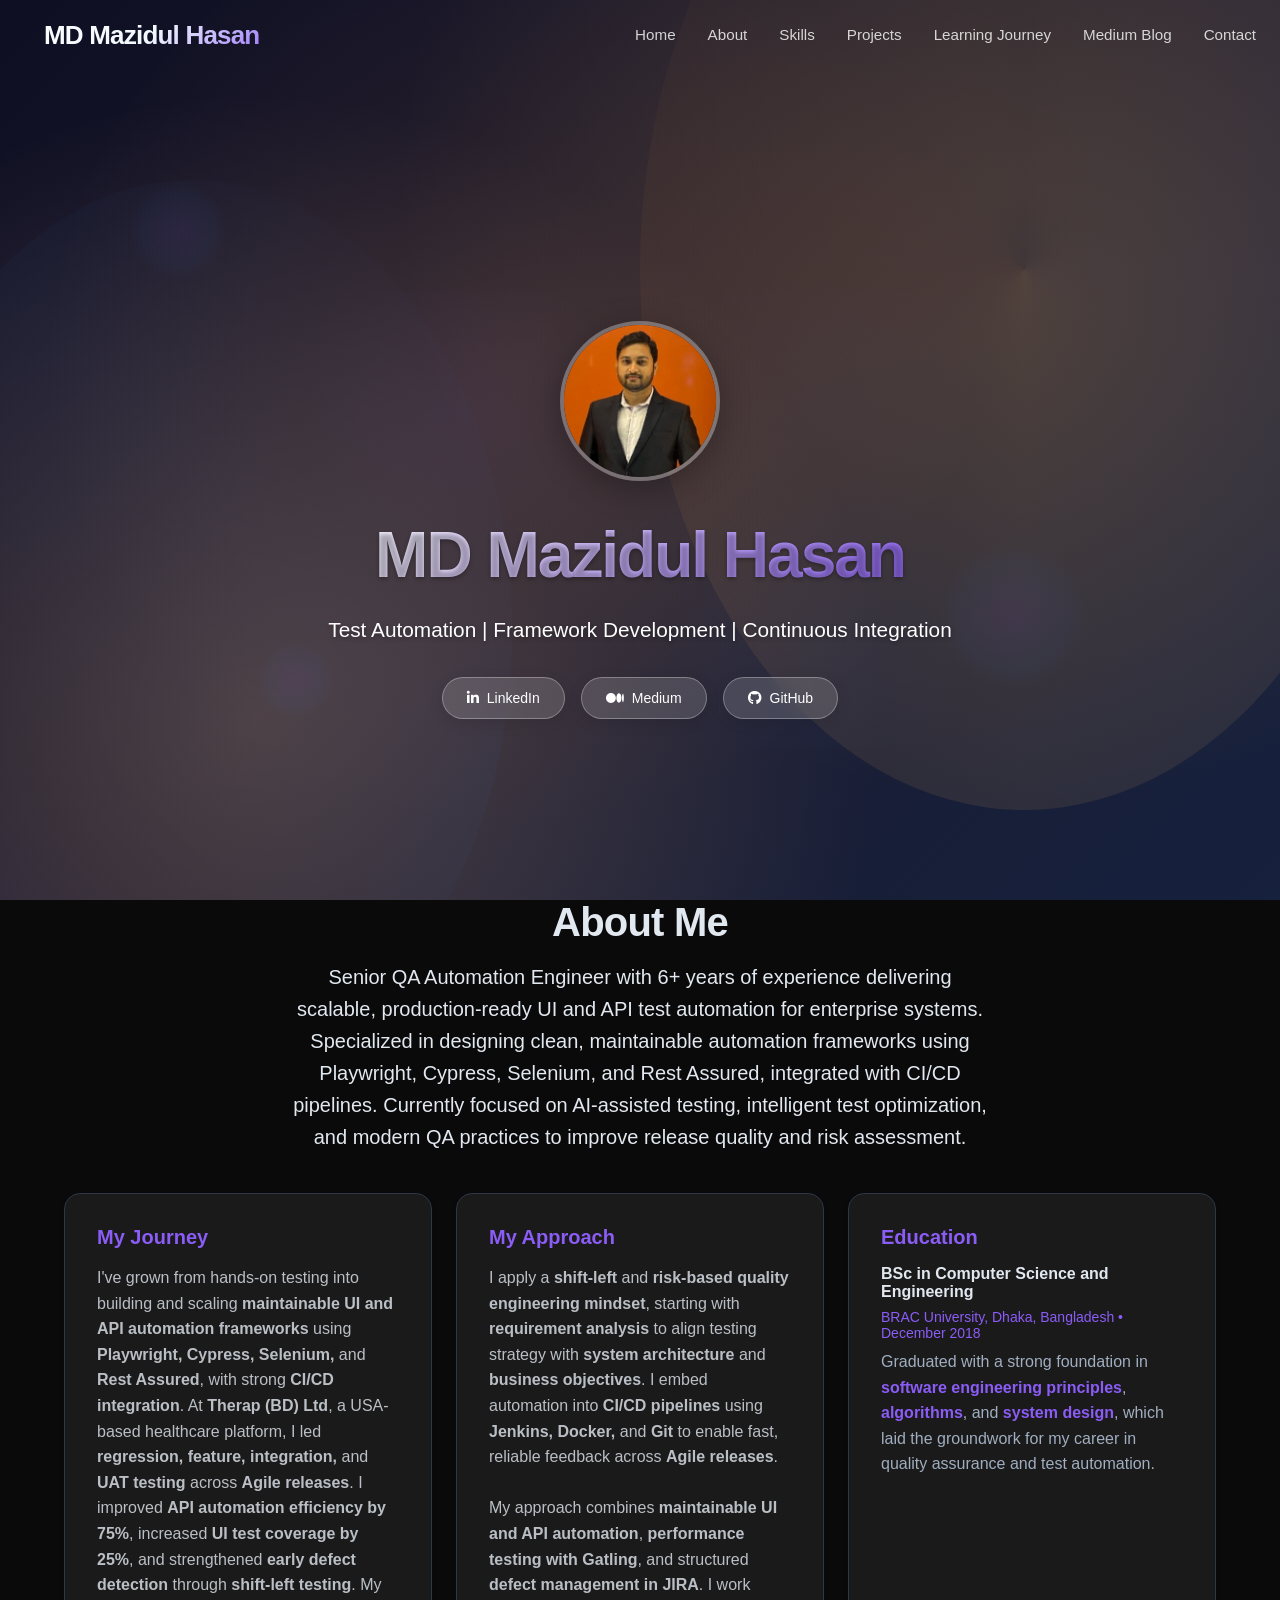
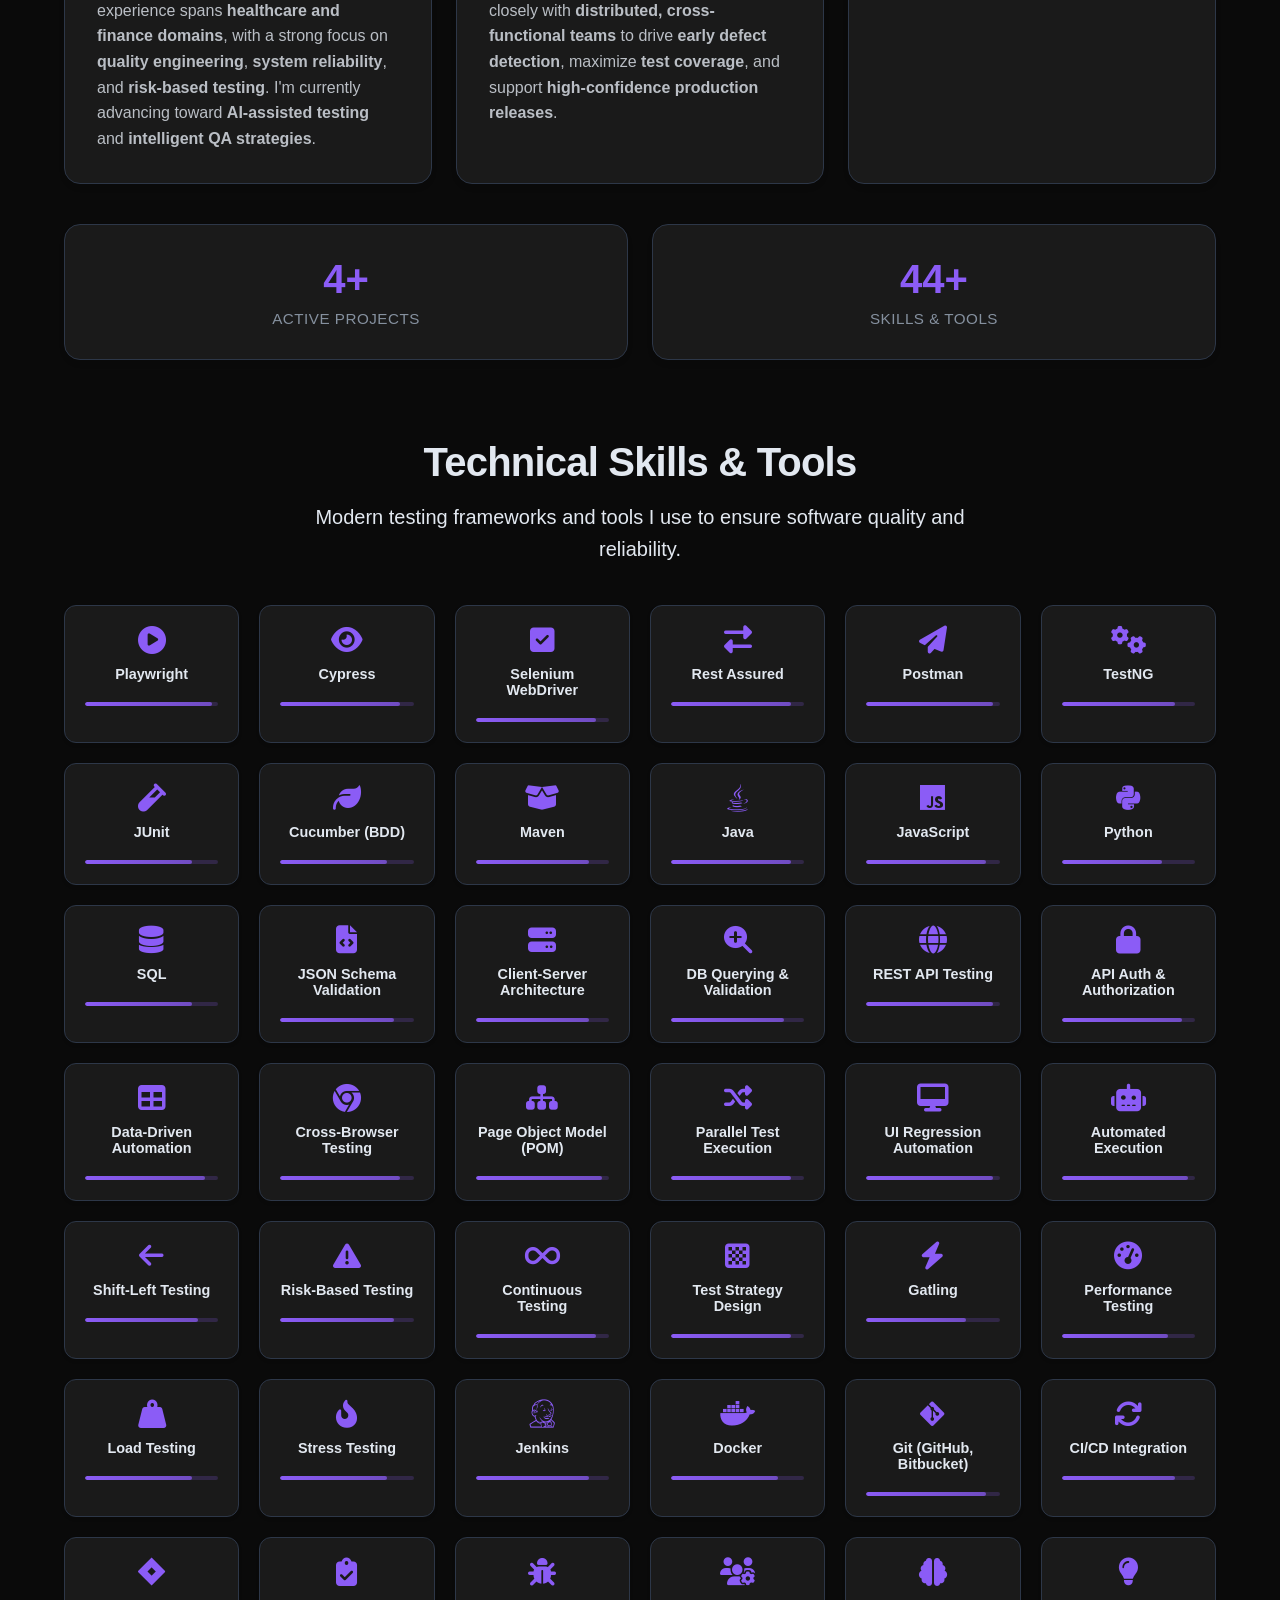
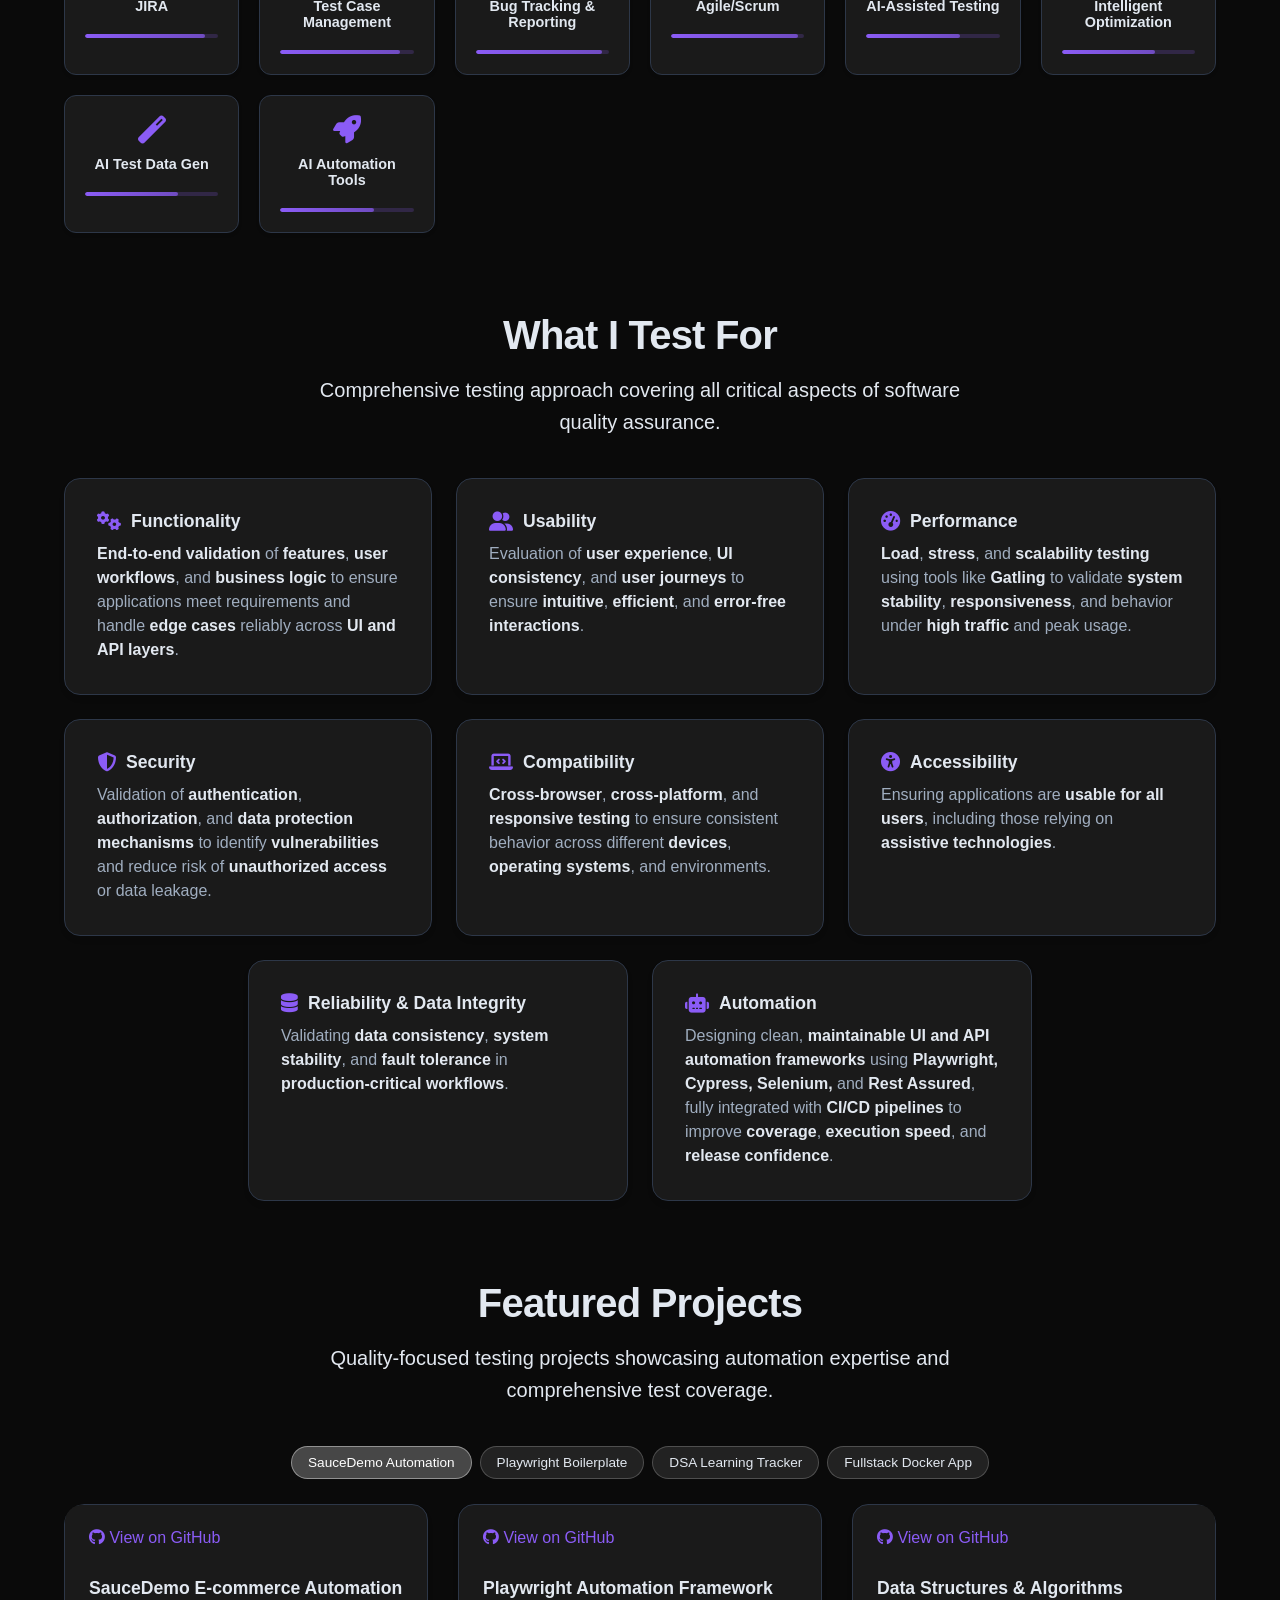
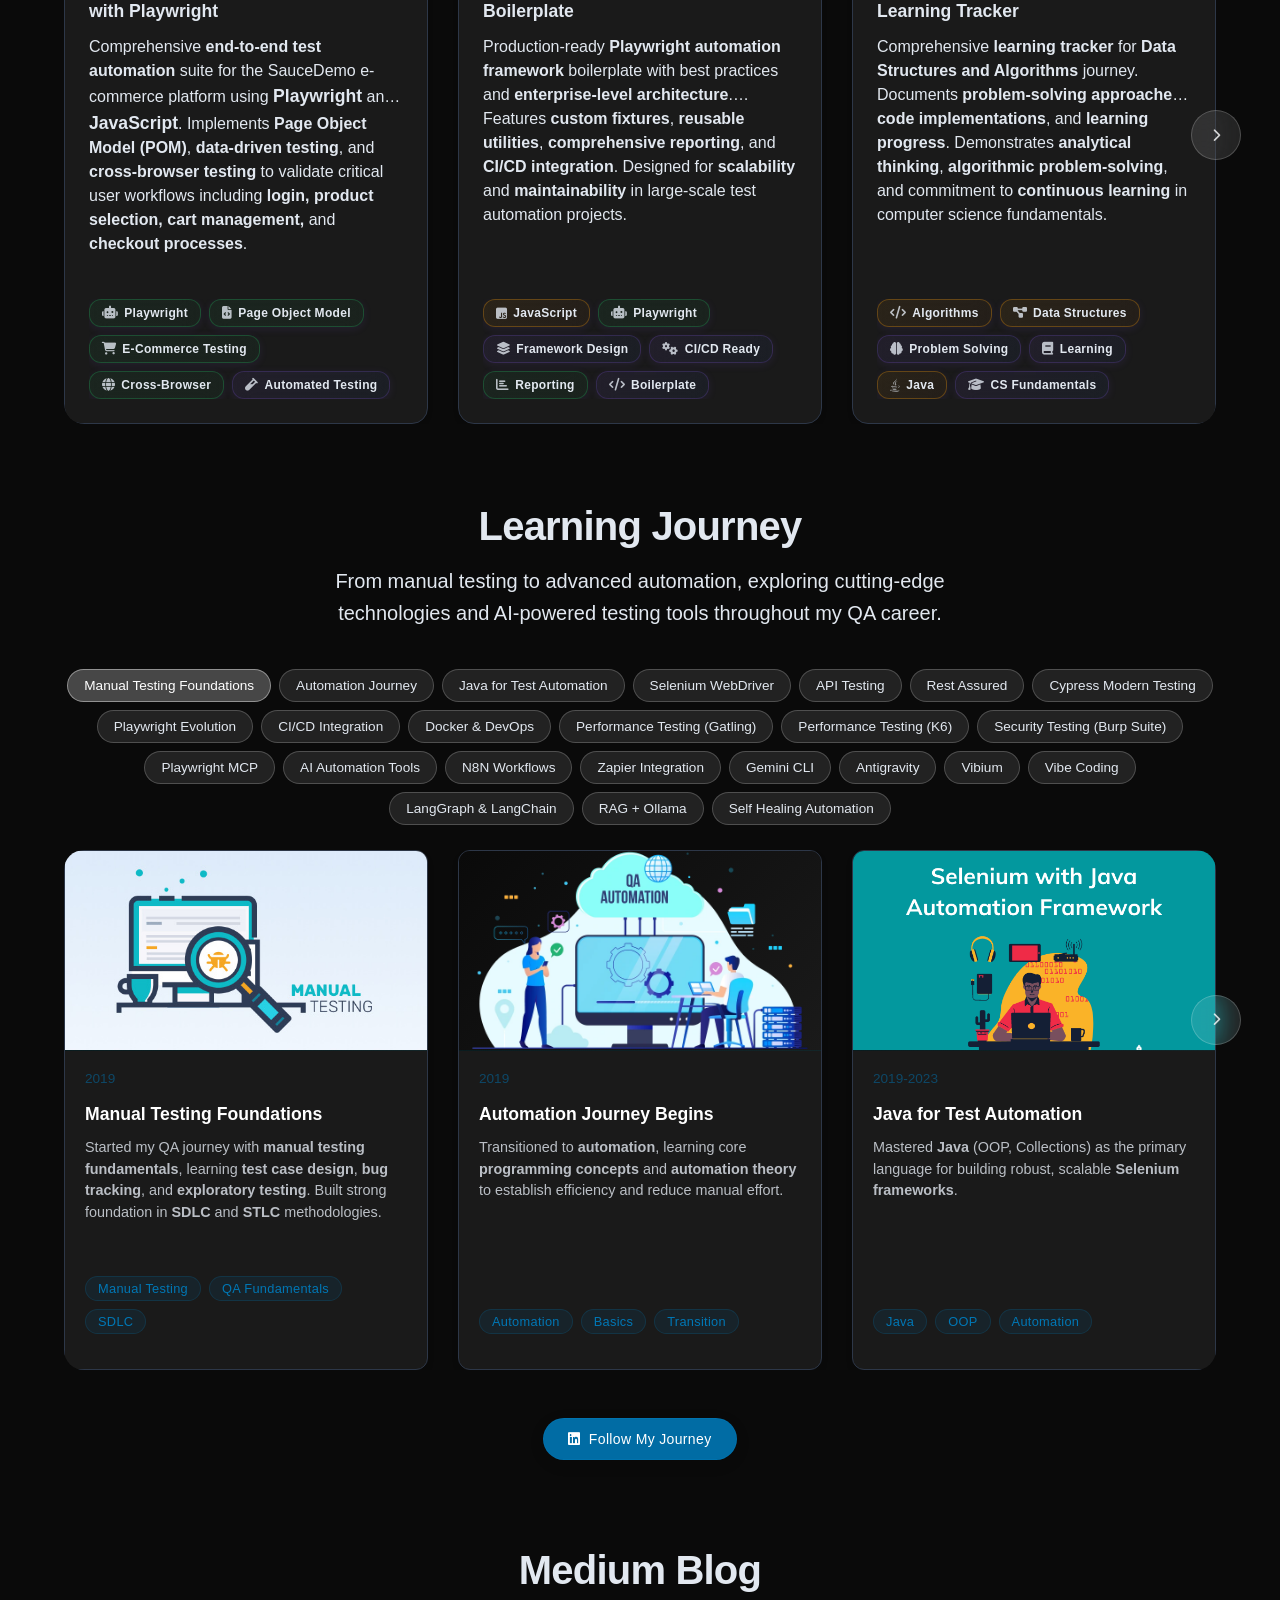
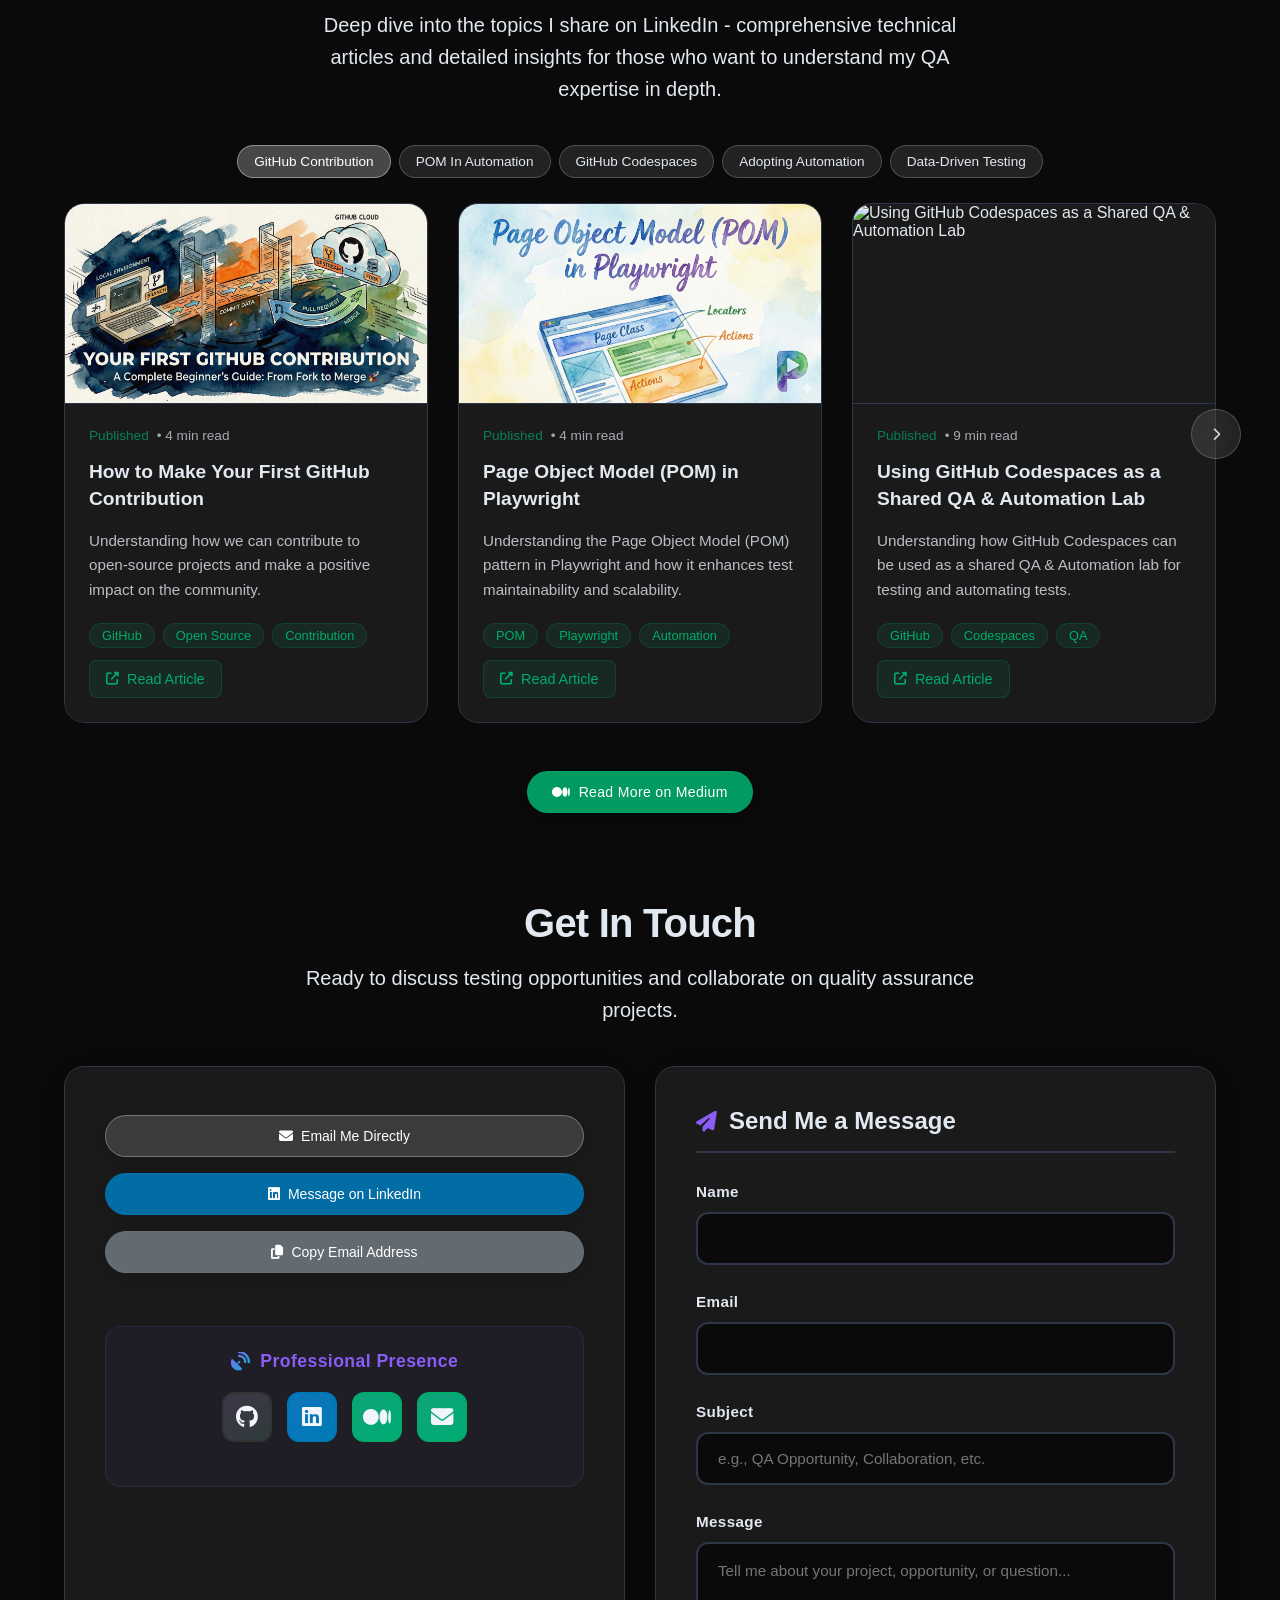
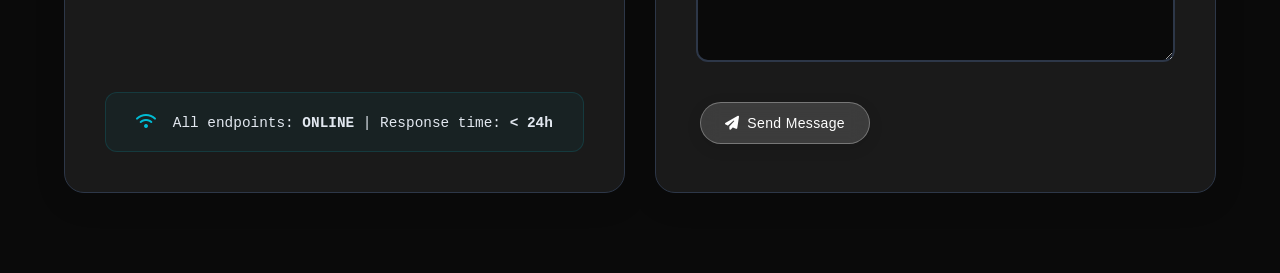
==== index_backup.html @ 2051e20f "ReadMe and License added" ====
<!DOCTYPE html>
<html lang="en" data-theme="dark">

<head>
  <meta charset="UTF-8" />
  <meta name="viewport" content="width=device-width, initial-scale=1.0" />
  <meta name="description"
    content="Md Mazidul Hasan – QA Engineer portfolio. Manual & automated testing, Playwright, Postman, and more." />
  <meta name="keywords"
    content="QA Portfolio, Md Mazidul Hasan, Quality Assurance, Software Testing, Playwright, Manual Testing, Automation, Md MazidulHasan.github.io" />
  <meta name="author" content="MD Mazidul Hasan" />
  <meta name="google-site-verification" content="dO4eFPMtvHbfTNPqoY8zkGnM1XNC778ci9Ug_Z_XPsU" />
  <!-- Open Graph / Facebook -->
  <meta property="og:type" content="website" />
  <meta property="og:url" content="https://Md Mazidulqa.github.io/" />
  <meta property="og:title" content="MD Mazidul Hasan – Senior QA Automation Engineer Portfolio" />
  <meta property="og:image" content="https://Md Mazidulqa.github.io/profile.jpg" />

  <!-- Twitter -->
  <meta property="twitter:card" content="summary_large_image" />
  <meta property="twitter:url" content="https://Md Mazidulqa.github.io/" />
  <meta property="twitter:title" content="MD Mazidul Hasan – Senior QA Automation Engineer Portfolio" />
  <meta property="twitter:image" content="https://Md Mazidulqa.github.io/profile.jpg" />

  <!-- Favicon -->
  <link rel="icon" type="image/x-icon"
    href="data:image/svg+xml,<svg xmlns='http://www.w3.org/2000/svg' viewBox='0 0 100 100'><text y='.9em' font-size='90'></text></svg>" />

  <title>MD Mazidul Hasan – Senior QA Automation Engineer Portfolio</title>

  <!-- Structured Data -->
  <script type="application/ld+json">
      {
        "@context": "https://schema.org",
        "@type": "Person",
        "name": "Md Mazidul Hasan",
        "jobTitle": "Senior Software Engineer, QA",
        "description": "Senior QA Automation Engineer with 6+ years of experience specializing in test automation and framework development",
        "url": "https://github.com/MazidulHasan",
        "sameAs": [
          "https://github.com/MazidulHasan",
          "https://github.com/MazidulHasan"
        ],
        "knowsAbout": [
          "Software Testing",
          "Test Automation",
          "Playwright",
          "JavaScript",
          "Security Testing",
          "Performance Testing"
        ]
      }
    </script>
  <link rel="stylesheet" href="https://cdnjs.cloudflare.com/ajax/libs/font-awesome/6.5.0/css/all.min.css" />
  <link rel="stylesheet" href="css/style.css">
</head>

<body>
  <!-- Navigation -->
  <nav class="navbar" id="navbar">
    <div class="nav-container">
      <a href="#home" class="nav-logo"> MD Mazidul Hasan </a>

      <ul class="nav-menu">
        <li><a href="#home" class="nav-link active">Home</a></li>
        <li><a href="#about" class="nav-link">About</a></li>
        <li><a href="#skills" class="nav-link">Skills</a></li>
        <li><a href="#projects" class="nav-link">Projects</a></li>
        <li>
          <a href="#learning-journey" class="nav-link">Learning Journey</a>
        </li>
        <li><a href="#medium-blog" class="nav-link">Medium Blog</a></li>
        <li><a href="#contact" class="nav-link">Contact</a></li>
      </ul>
      <button class="mobile-menu-btn" id="mobileMenuBtn">
        <i class="fas fa-bars"></i>
      </button>
    </div>
  </nav>

  <!-- Mobile Menu -->
  <div class="mobile-menu" id="mobileMenu">
    <ul>
      <li><a href="#" class="nav-link active">Home</a></li>
      <li><a href="#about" class="nav-link">About</a></li>
      <li><a href="#skills" class="nav-link">Skills</a></li>
      <li><a href="#projects" class="nav-link">Projects</a></li>
      <li>
        <a href="#learning-journey" class="nav-link">LinkedIn Journey</a>
      </li>
      <li><a href="#medium-blog" class="nav-link">Medium Blog</a></li>
      <li><a href="#contact" class="nav-link">Contact</a></li>
    </ul>
  </div>

  <!-- Scroll Progress Bar -->
  <div class="scroll-progress" id="scrollProgress"></div>

  <!-- Loading Screen -->
  <div class="loading" id="loading">
    <div class="spinner"></div>
  </div>

  <!-- Scroll to Top Button -->
  <button class="scroll-to-top" id="scrollToTop" onclick="scrollToTop()">
    <i class="fas fa-chevron-up"></i>
  </button>

  <div class="container">
    <div class="hero" id="home">
      <!-- Abstract floating elements -->
      <div class="hero-bg-element"></div>
      <div class="hero-bg-element"></div>
      <div class="hero-bg-element"></div>

      <div class="hero-content">
        <img src="media/profile.jpg" alt="MD Mazidul Hasan - Senior QA Automation Engineer" class="profile-pic"
          loading="lazy" />
        <h1 id="hero-name">MD Mazidul Hasan</h1>
        <p class="subtitle">
          Test Automation | Framework Development | Continuous Integration
        </p>

        <div class="hero-buttons">
          <a href="https://www.linkedin.com/in/md-mazidul-hasan-rumman/" target="_blank" rel="noopener"
            class="hero-btn">
            <i class="fab fa-linkedin-in"></i>
            LinkedIn
          </a>
          <a href="https://medium.com/@md.mazidulhasan1" target="_blank" rel="noopener" class="hero-btn">
            <i class="fab fa-medium-m"></i>
            Medium
          </a>
          <a href="https://github.com/MazidulHasan" target="_blank" rel="noopener" class="hero-btn">
            <i class="fab fa-github"></i>
            GitHub
          </a>
        </div>
      </div>
    </div>

    <section class="section-animated" id="about">
      <h2>About Me</h2>
      <p class="section-subtitle">
        Senior QA Automation Engineer with 6+ years of experience delivering scalable, production-ready UI and API test
        automation for enterprise systems.
        Specialized in designing clean, maintainable automation frameworks using Playwright, Cypress, Selenium, and Rest
        Assured, integrated with CI/CD pipelines.
        Currently focused on AI-assisted testing, intelligent test optimization, and modern QA practices to improve
        release quality and risk assessment.
      </p>

      <div class="grid grid-3">
        <div class="card">
          <h3 style="color: var(--accent); margin-bottom: 16px; font-size: 20px">
            My Journey
          </h3>
          <p style="line-height: 1.6; color: var(--text); opacity: 0.8">
            I've grown from hands-on testing into building and scaling
            <span class="highlight-keyword">maintainable UI and API automation frameworks</span>
            using <span class="highlight-keyword">Playwright, Cypress, Selenium,</span> and
            <span class="highlight-keyword">Rest Assured</span>, with strong
            <span class="highlight-keyword">CI/CD integration</span>.
            At <span class="highlight-keyword">Therap (BD) Ltd</span>, a USA-based healthcare platform,
            I led <span class="highlight-keyword">regression, feature, integration,</span> and
            <span class="highlight-keyword">UAT testing</span> across
            <span class="highlight-keyword">Agile releases</span>. I improved
            <span class="highlight-keyword">API automation efficiency by 75%</span>, increased
            <span class="highlight-keyword">UI test coverage by 25%</span>, and
            strengthened <span class="highlight-keyword">early defect detection</span> through
            <span class="highlight-keyword">shift-left testing</span>.
            My experience spans <span class="highlight-keyword">healthcare and finance domains</span>,
            with a strong focus on <span class="highlight-keyword">quality engineering</span>,
            <span class="highlight-keyword">system reliability</span>, and
            <span class="highlight-keyword">risk-based testing</span>. I'm currently advancing toward
            <span class="highlight-keyword">AI-assisted testing</span> and
            <span class="highlight-keyword">intelligent QA strategies</span>.
          </p>
        </div>

        <div class="card">
          <h3 style="color: var(--accent); margin-bottom: 16px; font-size: 20px">
            My Approach
          </h3>
          <p style="line-height: 1.6; color: var(--text); opacity: 0.8">
            I apply a <span class="highlight-keyword">shift-left</span> and
            <span class="highlight-keyword">risk-based quality engineering mindset</span>, starting with
            <span class="highlight-keyword">requirement analysis</span> to align
            testing strategy with <span class="highlight-keyword">system architecture</span> and
            <span class="highlight-keyword">business objectives</span>. I embed automation into
            <span class="highlight-keyword">CI/CD pipelines</span> using
            <span class="highlight-keyword">Jenkins, Docker,</span> and
            <span class="highlight-keyword">Git</span> to enable fast, reliable feedback across
            <span class="highlight-keyword">Agile releases</span>.
            <br><br>
            My approach combines <span class="highlight-keyword">maintainable UI and API automation</span>,
            <span class="highlight-keyword">performance testing with Gatling</span>, and
            structured <span class="highlight-keyword">defect management in JIRA</span>. I work closely with
            <span class="highlight-keyword">distributed, cross-functional teams</span> to drive
            <span class="highlight-keyword">early defect detection</span>, maximize
            <span class="highlight-keyword">test coverage</span>, and support
            <span class="highlight-keyword">high-confidence production releases</span>.
          </p>
        </div>

        <div class="card">
          <h3 style="color: var(--accent); margin-bottom: 16px; font-size: 20px">
            Education
          </h3>
          <div style="margin-bottom: 16px">
            <h4 style="
                  color: var(--text);
                  margin-bottom: 8px;
                  font-size: 16px;
                  font-weight: 600;
                ">
              BSc in Computer Science and Engineering
            </h4>
            <p style="
                  color: var(--accent);
                  font-weight: 500;
                  margin-bottom: 8px;
                  font-size: 14px;
                ">
              BRAC University, Dhaka, Bangladesh • December 2018
            </p>
            <p style="line-height: 1.6; color: var(--muted); margin: 0">
              Graduated with a strong foundation in
              <strong style="color: var(--accent)">software engineering principles</strong>,
              <strong style="color: var(--accent)">algorithms</strong>, and
              <strong style="color: var(--accent)">system design</strong>,
              which laid the groundwork for my career in quality assurance and test automation.
            </p>
          </div>
        </div>
      </div>

      <div class="stats-grid">
        <div class="stat-card">
          <span class="stat-number" id="projectCount">0</span>
          <div class="stat-label">Active Projects</div>
        </div>
        <div class="stat-card">
          <span class="stat-number" id="skillCount">0</span>
          <div class="stat-label">Skills & Tools</div>
        </div>
      </div>
    </section>

    <section class="section-animated" id="skills">
      <h2>Technical Skills & Tools</h2>
      <p class="section-subtitle">
        Modern testing frameworks and tools I use to ensure software quality
        and reliability.
      </p>

      <div class="skills-grid">
        <!-- Automation Frameworks & Tools -->
        <div class="skill-card" data-level="advanced">
          <i class="fas fa-play-circle"></i>
          <h4>Playwright</h4>
          <div class="skill-level">
            <div class="skill-progress" style="width: 95%"></div>
          </div>
        </div>
        <div class="skill-card" data-level="advanced">
          <i class="fas fa-eye"></i>
          <h4>Cypress</h4>
          <div class="skill-level">
            <div class="skill-progress" style="width: 90%"></div>
          </div>
        </div>
        <div class="skill-card" data-level="advanced">
          <i class="fas fa-check-square"></i>
          <h4>Selenium WebDriver</h4>
          <div class="skill-level">
            <div class="skill-progress" style="width: 90%"></div>
          </div>
        </div>
        <div class="skill-card" data-level="advanced">
          <i class="fas fa-exchange-alt"></i>
          <h4>Rest Assured</h4>
          <div class="skill-level">
            <div class="skill-progress" style="width: 90%"></div>
          </div>
        </div>
        <div class="skill-card" data-level="advanced">
          <i class="fas fa-paper-plane"></i>
          <h4>Postman</h4>
          <div class="skill-level">
            <div class="skill-progress" style="width: 95%"></div>
          </div>
        </div>
        <div class="skill-card" data-level="advanced">
          <i class="fas fa-cogs"></i>
          <h4>TestNG</h4>
          <div class="skill-level">
            <div class="skill-progress" style="width: 85%"></div>
          </div>
        </div>
        <div class="skill-card" data-level="advanced">
          <i class="fas fa-vial"></i>
          <h4>JUnit</h4>
          <div class="skill-level">
            <div class="skill-progress" style="width: 80%"></div>
          </div>
        </div>
        <div class="skill-card" data-level="intermediate">
          <i class="fas fa-leaf"></i>
          <h4>Cucumber (BDD)</h4>
          <div class="skill-level">
            <div class="skill-progress" style="width: 80%"></div>
          </div>
        </div>
        <div class="skill-card" data-level="advanced">
          <i class="fas fa-box-open"></i>
          <h4>Maven</h4>
          <div class="skill-level">
            <div class="skill-progress" style="width: 85%"></div>
          </div>
        </div>

        <!-- Languages & Core Technologies -->
        <div class="skill-card" data-level="advanced">
          <i class="fab fa-java"></i>
          <h4>Java</h4>
          <div class="skill-level">
            <div class="skill-progress" style="width: 90%"></div>
          </div>
        </div>
        <div class="skill-card" data-level="advanced">
          <i class="fab fa-js"></i>
          <h4>JavaScript</h4>
          <div class="skill-level">
            <div class="skill-progress" style="width: 90%"></div>
          </div>
        </div>
        <div class="skill-card" data-level="intermediate">
          <i class="fab fa-python"></i>
          <h4>Python</h4>
          <div class="skill-level">
            <div class="skill-progress" style="width: 75%"></div>
          </div>
        </div>
        <div class="skill-card" data-level="advanced">
          <i class="fas fa-database"></i>
          <h4>SQL</h4>
          <div class="skill-level">
            <div class="skill-progress" style="width: 80%"></div>
          </div>
        </div>
        <div class="skill-card" data-level="advanced">
          <i class="fas fa-file-code"></i>
          <h4>JSON Schema Validation</h4>
          <div class="skill-level">
            <div class="skill-progress" style="width: 85%"></div>
          </div>
        </div>
        <div class="skill-card" data-level="advanced">
          <i class="fas fa-server"></i>
          <h4>Client-Server Architecture</h4>
          <div class="skill-level">
            <div class="skill-progress" style="width: 85%"></div>
          </div>
        </div>
        <div class="skill-card" data-level="advanced">
          <i class="fas fa-search-plus"></i>
          <h4>DB Querying & Validation</h4>
          <div class="skill-level">
            <div class="skill-progress" style="width: 85%"></div>
          </div>
        </div>

        <!-- Testing Methodologies & Strategies -->
        <div class="skill-card" data-level="advanced">
          <i class="fas fa-globe"></i>
          <h4>REST API Testing</h4>
          <div class="skill-level">
            <div class="skill-progress" style="width: 95%"></div>
          </div>
        </div>
        <div class="skill-card" data-level="advanced">
          <i class="fas fa-lock"></i>
          <h4>API Auth & Authorization</h4>
          <div class="skill-level">
            <div class="skill-progress" style="width: 90%"></div>
          </div>
        </div>
        <div class="skill-card" data-level="advanced">
          <i class="fas fa-table"></i>
          <h4>Data-Driven Automation</h4>
          <div class="skill-level">
            <div class="skill-progress" style="width: 90%"></div>
          </div>
        </div>
        <div class="skill-card" data-level="advanced">
          <i class="fab fa-chrome"></i>
          <h4>Cross-Browser Testing</h4>
          <div class="skill-level">
            <div class="skill-progress" style="width: 90%"></div>
          </div>
        </div>
        <div class="skill-card" data-level="advanced">
          <i class="fas fa-sitemap"></i>
          <h4>Page Object Model (POM)</h4>
          <div class="skill-level">
            <div class="skill-progress" style="width: 95%"></div>
          </div>
        </div>
        <div class="skill-card" data-level="advanced">
          <i class="fas fa-random"></i>
          <h4>Parallel Test Execution</h4>
          <div class="skill-level">
            <div class="skill-progress" style="width: 90%"></div>
          </div>
        </div>
        <div class="skill-card" data-level="advanced">
          <i class="fas fa-desktop"></i>
          <h4>UI Regression Automation</h4>
          <div class="skill-level">
            <div class="skill-progress" style="width: 95%"></div>
          </div>
        </div>
        <div class="skill-card" data-level="advanced">
          <i class="fas fa-robot"></i>
          <h4>Automated Execution</h4>
          <div class="skill-level">
            <div class="skill-progress" style="width: 95%"></div>
          </div>
        </div>
        <div class="skill-card" data-level="advanced">
          <i class="fas fa-arrow-left"></i>
          <h4>Shift-Left Testing</h4>
          <div class="skill-level">
            <div class="skill-progress" style="width: 85%"></div>
          </div>
        </div>
        <div class="skill-card" data-level="advanced">
          <i class="fas fa-exclamation-triangle"></i>
          <h4>Risk-Based Testing</h4>
          <div class="skill-level">
            <div class="skill-progress" style="width: 85%"></div>
          </div>
        </div>
        <div class="skill-card" data-level="advanced">
          <i class="fas fa-infinity"></i>
          <h4>Continuous Testing</h4>
          <div class="skill-level">
            <div class="skill-progress" style="width: 90%"></div>
          </div>
        </div>
        <div class="skill-card" data-level="advanced">
          <i class="fas fa-chess-board"></i>
          <h4>Test Strategy Design</h4>
          <div class="skill-level">
            <div class="skill-progress" style="width: 90%"></div>
          </div>
        </div>

        <!-- Performance & Load Testing -->
        <div class="skill-card" data-level="intermediate">
          <i class="fas fa-bolt"></i>
          <h4>Gatling</h4>
          <div class="skill-level">
            <div class="skill-progress" style="width: 75%"></div>
          </div>
        </div>
        <div class="skill-card" data-level="advanced">
          <i class="fas fa-tachometer-alt"></i>
          <h4>Performance Testing</h4>
          <div class="skill-level">
            <div class="skill-progress" style="width: 80%"></div>
          </div>
        </div>
        <div class="skill-card" data-level="advanced">
          <i class="fas fa-weight-hanging"></i>
          <h4>Load Testing</h4>
          <div class="skill-level">
            <div class="skill-progress" style="width: 80%"></div>
          </div>
        </div>
        <div class="skill-card" data-level="advanced">
          <i class="fas fa-fire-alt"></i>
          <h4>Stress Testing</h4>
          <div class="skill-level">
            <div class="skill-progress" style="width: 80%"></div>
          </div>
        </div>

        <!-- CI/CD & DevOps -->
        <div class="skill-card" data-level="advanced">
          <i class="fab fa-jenkins"></i>
          <h4>Jenkins</h4>
          <div class="skill-level">
            <div class="skill-progress" style="width: 85%"></div>
          </div>
        </div>
        <div class="skill-card" data-level="advanced">
          <i class="fab fa-docker"></i>
          <h4>Docker</h4>
          <div class="skill-level">
            <div class="skill-progress" style="width: 80%"></div>
          </div>
        </div>
        <div class="skill-card" data-level="advanced">
          <i class="fab fa-git-alt"></i>
          <h4>Git (GitHub, Bitbucket)</h4>
          <div class="skill-level">
            <div class="skill-progress" style="width: 90%"></div>
          </div>
        </div>
        <div class="skill-card" data-level="advanced">
          <i class="fas fa-sync"></i>
          <h4>CI/CD Integration</h4>
          <div class="skill-level">
            <div class="skill-progress" style="width: 85%"></div>
          </div>
        </div>

        <!-- Management & Process -->
        <div class="skill-card" data-level="advanced">
          <i class="fab fa-jira"></i>
          <h4>JIRA</h4>
          <div class="skill-level">
            <div class="skill-progress" style="width: 90%"></div>
          </div>
        </div>
        <div class="skill-card" data-level="advanced">
          <i class="fas fa-clipboard-check"></i>
          <h4>Test Case Management</h4>
          <div class="skill-level">
            <div class="skill-progress" style="width: 90%"></div>
          </div>
        </div>
        <div class="skill-card" data-level="advanced">
          <i class="fas fa-bug"></i>
          <h4>Bug Tracking & Reporting</h4>
          <div class="skill-level">
            <div class="skill-progress" style="width: 95%"></div>
          </div>
        </div>
        <div class="skill-card" data-level="advanced">
          <i class="fas fa-users-cog"></i>
          <h4>Agile/Scrum</h4>
          <div class="skill-level">
            <div class="skill-progress" style="width: 95%"></div>
          </div>
        </div>

        <!-- AI & Emerging Tech -->
        <div class="skill-card" data-level="intermediate">
          <i class="fas fa-brain"></i>
          <h4>AI-Assisted Testing</h4>
          <div class="skill-level">
            <div class="skill-progress" style="width: 70%"></div>
          </div>
        </div>
        <div class="skill-card" data-level="intermediate">
          <i class="fas fa-lightbulb"></i>
          <h4>Intelligent Optimization</h4>
          <div class="skill-level">
            <div class="skill-progress" style="width: 70%"></div>
          </div>
        </div>
        <div class="skill-card" data-level="intermediate">
          <i class="fas fa-magic"></i>
          <h4>AI Test Data Gen</h4>
          <div class="skill-level">
            <div class="skill-progress" style="width: 70%"></div>
          </div>
        </div>
        <div class="skill-card" data-level="intermediate">
          <i class="fas fa-rocket"></i>
          <h4>AI Automation Tools</h4>
          <div class="skill-level">
            <div class="skill-progress" style="width: 70%"></div>
          </div>
        </div>
      </div>
    </section>

    <section class="section-animated">
      <h2>What I Test For</h2>
      <p class="section-subtitle">
        Comprehensive testing approach covering all critical aspects of
        software quality assurance.
      </p>

      <div class="test-cards">
        <!-- 1. Functionality -->
        <div class="test-card">
          <div style="display: flex; align-items: center; margin-bottom: 10px">
            <i class="fas fa-cogs" style="
                  color: var(--accent);
                  margin-right: 10px;
                  font-size: 1.2rem;
                "></i>
            <strong>Functionality</strong>
          </div>
          <p style="margin: 0; line-height: 1.5">
            <span class="highlight-keyword">End-to-end validation</span> of
            <span class="highlight-keyword">features</span>,
            <span class="highlight-keyword">user workflows</span>, and
            <span class="highlight-keyword">business logic</span> to ensure
            applications meet requirements and handle
            <span class="highlight-keyword">edge cases</span> reliably across
            <span class="highlight-keyword">UI and API layers</span>.
          </p>
        </div>

        <!-- 2. Usability -->
        <div class="test-card">
          <div style="display: flex; align-items: center; margin-bottom: 10px">
            <i class="fas fa-user-friends" style="
                  color: var(--accent);
                  margin-right: 10px;
                  font-size: 1.2rem;
                "></i>
            <strong>Usability</strong>
          </div>
          <p style="margin: 0; line-height: 1.5">
            Evaluation of <span class="highlight-keyword">user experience</span>,
            <span class="highlight-keyword">UI consistency</span>, and
            <span class="highlight-keyword">user journeys</span> to ensure
            <span class="highlight-keyword">intuitive</span>,
            <span class="highlight-keyword">efficient</span>, and
            <span class="highlight-keyword">error-free interactions</span>.
          </p>
        </div>

        <!-- 3. Performance -->
        <div class="test-card">
          <div style="display: flex; align-items: center; margin-bottom: 10px">
            <i class="fas fa-tachometer-alt" style="
                  color: var(--accent);
                  margin-right: 10px;
                  font-size: 1.2rem;
                "></i>
            <strong>Performance</strong>
          </div>
          <p style="margin: 0; line-height: 1.5">
            <span class="highlight-keyword">Load</span>,
            <span class="highlight-keyword">stress</span>, and
            <span class="highlight-keyword">scalability testing</span> using tools like
            <span class="highlight-keyword">Gatling</span> to validate
            <span class="highlight-keyword">system stability</span>,
            <span class="highlight-keyword">responsiveness</span>, and behavior under
            <span class="highlight-keyword">high traffic</span> and peak usage.
          </p>
        </div>

        <!-- 4. Security -->
        <div class="test-card">
          <div style="display: flex; align-items: center; margin-bottom: 10px">
            <i class="fas fa-shield-alt" style="
                  color: var(--accent);
                  margin-right: 10px;
                  font-size: 1.2rem;
                "></i>
            <strong>Security</strong>
          </div>
          <p style="margin: 0; line-height: 1.5">
            Validation of <span class="highlight-keyword">authentication</span>,
            <span class="highlight-keyword">authorization</span>, and
            <span class="highlight-keyword">data protection mechanisms</span> to
            identify <span class="highlight-keyword">vulnerabilities</span> and reduce risk of
            <span class="highlight-keyword">unauthorized access</span> or data leakage.
          </p>
        </div>

        <!-- 5. Compatibility -->
        <div class="test-card">
          <div style="display: flex; align-items: center; margin-bottom: 10px">
            <i class="fas fa-laptop-code" style="
                  color: var(--accent);
                  margin-right: 10px;
                  font-size: 1.2rem;
                "></i>
            <strong>Compatibility</strong>
          </div>
          <p style="margin: 0; line-height: 1.5">
            <span class="highlight-keyword">Cross-browser</span>,
            <span class="highlight-keyword">cross-platform</span>, and
            <span class="highlight-keyword">responsive testing</span> to ensure
            consistent behavior across different
            <span class="highlight-keyword">devices</span>,
            <span class="highlight-keyword">operating systems</span>, and environments.
          </p>
        </div>

        <!-- 6. Accessibility -->
        <div class="test-card">
          <div style="display: flex; align-items: center; margin-bottom: 10px">
            <i class="fas fa-universal-access" style="
                  color: var(--accent);
                  margin-right: 10px;
                  font-size: 1.2rem;
                "></i>
            <strong>Accessibility</strong>
          </div>
          <p style="margin: 0; line-height: 1.5">
            Ensuring applications are <span class="highlight-keyword">usable for all users</span>,
            including those relying on <span class="highlight-keyword">assistive technologies</span>.
          </p>
        </div>

        <!-- 7. Reliability & Data Integrity -->
        <div class="test-card">
          <div style="display: flex; align-items: center; margin-bottom: 10px">
            <i class="fas fa-database" style="
                  color: var(--accent);
                  margin-right: 10px;
                  font-size: 1.2rem;
                "></i>
            <strong>Reliability & Data Integrity</strong>
          </div>
          <p style="margin: 0; line-height: 1.5">
            Validating <span class="highlight-keyword">data consistency</span>,
            <span class="highlight-keyword">system stability</span>, and
            <span class="highlight-keyword">fault tolerance</span> in
            <span class="highlight-keyword">production-critical workflows</span>.
          </p>
        </div>

        <!-- 8. Automation -->
        <div class="test-card">
          <div style="display: flex; align-items: center; margin-bottom: 10px">
            <i class="fas fa-robot" style="
                  color: var(--accent);
                  margin-right: 10px;
                  font-size: 1.2rem;
                "></i>
            <strong>Automation</strong>
          </div>
          <p style="margin: 0; line-height: 1.5">
            Designing clean, <span class="highlight-keyword">maintainable UI and API automation frameworks</span>
            using <span class="highlight-keyword">Playwright, Cypress, Selenium,</span> and
            <span class="highlight-keyword">Rest Assured</span>, fully integrated with
            <span class="highlight-keyword">CI/CD pipelines</span> to improve
            <span class="highlight-keyword">coverage</span>,
            <span class="highlight-keyword">execution speed</span>, and
            <span class="highlight-keyword">release confidence</span>.
          </p>
        </div>
      </div>
    </section>

    <section class="section-animated" id="projects">
      <h2>Featured Projects</h2>
      <p class="section-subtitle">
        Quality-focused testing projects showcasing automation expertise and
        comprehensive test coverage.
      </p>

      <div class="smart-carousel-container" id="projectsCarousel">
        <!-- Navigation Badges -->
        <div class="carousel-badges">
          <div class="carousel-badge active" data-index="0">
            SauceDemo Automation
          </div>
          <div class="carousel-badge" data-index="1">
            Playwright Boilerplate
          </div>
          <div class="carousel-badge" data-index="2">DSA Learning Tracker</div>
          <div class="carousel-badge" data-index="3">Fullstack Docker App</div>
        </div>

        <!-- Navigation Arrows -->
        <button class="carousel-nav prev" id="projectsPrevBtn">
          <i class="fas fa-chevron-left"></i>
        </button>
        <button class="carousel-nav next" id="projectsNextBtn">
          <i class="fas fa-chevron-right"></i>
        </button>

        <!-- Carousel Wrapper -->
        <div class="carousel-wrapper">
          <!-- Carousel Track -->
          <div class="carousel-track" id="projectsTrack">
            <!-- Project 1: SauceDemo Playwright Automation -->
            <div class="carousel-item">
              <div class="test-card">
                <a href="https://github.com/MazidulHasan/saucedemo_With_Playwright" target="_blank"
                  style="color: var(--accent); text-decoration: none">
                  <i class="fab fa-github"></i> View on GitHub
                </a>
                <div style="margin: 15px 0 8px 0">
                  <strong>SauceDemo E-commerce Automation with Playwright</strong>
                </div>
                <div class="project-description">
                  Comprehensive
                  <span class="highlight-keyword">end-to-end test automation</span>
                  suite for the SauceDemo e-commerce platform using
                  <strong>Playwright</strong> and <strong>JavaScript</strong>.
                  Implements <span class="highlight-keyword">Page Object Model (POM)</span>,
                  <span class="highlight-keyword">data-driven testing</span>,
                  and <span class="highlight-keyword">cross-browser testing</span>
                  to validate critical user workflows including
                  <span class="highlight-keyword">login, product selection, cart management,</span> and
                  <span class="highlight-keyword">checkout processes</span>.
                </div>
                <div class="tech-badges">
                  <span class="tech-badge testing">
                    <i class="fas fa-robot"></i> Playwright
                  </span>
                  <span class="tech-badge testing">
                    <i class="fas fa-file-code"></i> Page Object Model
                  </span>
                  <span class="tech-badge testing">
                    <i class="fas fa-shopping-cart"></i> E-commerce Testing
                  </span>
                  <span class="tech-badge testing">
                    <i class="fas fa-globe"></i> Cross-browser
                  </span>
                  <span class="tech-badge">
                    <i class="fas fa-vial"></i> Automated Testing
                  </span>
                </div>
              </div>
            </div>

            <!-- Project 2: Playwright Boilerplate -->
            <div class="carousel-item">
              <div class="test-card">
                <a href="https://github.com/MazidulHasan/PlaywrightBoilerplate" target="_blank"
                  style="color: var(--accent); text-decoration: none">
                  <i class="fab fa-github"></i> View on GitHub
                </a>
                <div style="margin: 15px 0 8px 0">
                  <strong>Playwright Automation Framework Boilerplate</strong>
                </div>
                <div class="project-description">
                  Production-ready
                  <span class="highlight-keyword">Playwright automation framework</span>
                  boilerplate with best practices and
                  <span class="highlight-keyword">enterprise-level architecture</span>.
                  Features <span class="highlight-keyword">custom fixtures</span>,
                  <span class="highlight-keyword">reusable utilities</span>,
                  <span class="highlight-keyword">comprehensive reporting</span>,
                  and <span class="highlight-keyword">CI/CD integration</span>.
                  Designed for <span class="highlight-keyword">scalability</span> and
                  <span class="highlight-keyword">maintainability</span> in
                  large-scale test automation projects.
                </div>
                <div class="tech-badges">
                  <span class="tech-badge language">
                    <i class="fab fa-js-square"></i> JavaScript
                  </span>
                  <span class="tech-badge testing">
                    <i class="fas fa-robot"></i> Playwright
                  </span>
                  <span class="tech-badge">
                    <i class="fas fa-layer-group"></i> Framework Design
                  </span>
                  <span class="tech-badge">
                    <i class="fas fa-cogs"></i> CI/CD Ready
                  </span>
                  <span class="tech-badge testing">
                    <i class="fas fa-chart-bar"></i> Reporting
                  </span>
                  <span class="tech-badge">
                    <i class="fas fa-code"></i> Boilerplate
                  </span>
                </div>
              </div>
            </div>

            <!-- Project 3: DSA Learning Tracker -->
            <div class="carousel-item">
              <div class="test-card">
                <a href="https://github.com/MazidulHasan/DSA-Learning-Tracker" target="_blank"
                  style="color: var(--accent); text-decoration: none">
                  <i class="fab fa-github"></i> View on GitHub
                </a>
                <div style="margin: 15px 0 8px 0">
                  <strong>Data Structures & Algorithms Learning Tracker</strong>
                </div>
                <div class="project-description">
                  Comprehensive
                  <span class="highlight-keyword">learning tracker</span> for
                  <span class="highlight-keyword">Data Structures and Algorithms</span>
                  journey. Documents
                  <span class="highlight-keyword">problem-solving approaches</span>,
                  <span class="highlight-keyword">code implementations</span>,
                  and <span class="highlight-keyword">learning progress</span>.
                  Demonstrates <span class="highlight-keyword">analytical thinking</span>,
                  <span class="highlight-keyword">algorithmic problem-solving</span>,
                  and commitment to <span class="highlight-keyword">continuous learning</span>
                  in computer science fundamentals.
                </div>
                <div class="tech-badges">
                  <span class="tech-badge language">
                    <i class="fas fa-code"></i> Algorithms
                  </span>
                  <span class="tech-badge language">
                    <i class="fas fa-project-diagram"></i> Data Structures
                  </span>
                  <span class="tech-badge">
                    <i class="fas fa-brain"></i> Problem Solving
                  </span>
                  <span class="tech-badge">
                    <i class="fas fa-book"></i> Learning
                  </span>
                  <span class="tech-badge language">
                    <i class="fab fa-java"></i> Java
                  </span>
                  <span class="tech-badge">
                    <i class="fas fa-graduation-cap"></i> CS Fundamentals
                  </span>
                </div>
              </div>
            </div>

            <!-- Project 4: Fullstack Docker App -->
            <div class="carousel-item">
              <div class="test-card">
                <a href="https://github.com/MazidulHasan/Fullstack-app-withDocker" target="_blank"
                  style="color: var(--accent); text-decoration: none">
                  <i class="fab fa-github"></i> View on GitHub
                </a>
                <div style="margin: 15px 0 8px 0">
                  <strong>Fullstack Application with Docker</strong>
                </div>
                <div class="project-description">
                  Complete
                  <span class="highlight-keyword">fullstack application</span>
                  demonstrating
                  <span class="highlight-keyword">containerization</span> and
                  <span class="highlight-keyword">microservices architecture</span>
                  using <strong>Docker</strong>.
                  Features <span class="highlight-keyword">frontend</span>,
                  <span class="highlight-keyword">backend API</span>, and
                  <span class="highlight-keyword">database</span> services
                  orchestrated with <strong>Docker Compose</strong>.
                  Showcases <span class="highlight-keyword">DevOps practices</span>,
                  <span class="highlight-keyword">containerization strategies</span>,
                  and <span class="highlight-keyword">deployment automation</span>
                  for modern web applications.
                </div>
                <div class="tech-badges">
                  <span class="tech-badge">
                    <i class="fab fa-docker"></i> Docker
                  </span>
                  <span class="tech-badge language">
                    <i class="fab fa-node-js"></i> Node.js
                  </span>
                  <span class="tech-badge language">
                    <i class="fab fa-react"></i> React
                  </span>
                  <span class="tech-badge">
                    <i class="fas fa-database"></i> PostgreSQL
                  </span>
                  <span class="tech-badge">
                    <i class="fas fa-layer-group"></i> Microservices
                  </span>
                  <span class="tech-badge">
                    <i class="fas fa-cogs"></i> DevOps
                  </span>
                </div>
              </div>
            </div>
          </div>
        </div>
      </div>
  </div>
  </div>
  </div>
  </div>
  </div>
  </div>
  </div>
  </div>
  </section>

  <section class="section-animated" id="learning-journey">
    <h2>Learning Journey</h2>
    <p class="section-subtitle">
      From manual testing to advanced automation, exploring cutting-edge technologies
      and AI-powered testing tools throughout my QA career.
    </p>

    <div class="smart-carousel-container" id="linkedinCarousel">
      <!-- Navigation Badges -->
      <div class="carousel-badges">
        <div class="carousel-badge active" data-index="0">Manual Testing Foundations</div>
        <div class="carousel-badge" data-index="1">Automation Journey</div>
        <div class="carousel-badge" data-index="2">Java for Test Automation</div>
        <div class="carousel-badge" data-index="3">Selenium WebDriver</div>
        <div class="carousel-badge" data-index="4">API Testing</div>
        <div class="carousel-badge" data-index="5">Rest Assured</div>
        <div class="carousel-badge" data-index="6">Cypress Modern Testing</div>
        <div class="carousel-badge" data-index="7">Playwright Evolution</div>
        <div class="carousel-badge" data-index="8">CI/CD Integration</div>
        <div class="carousel-badge" data-index="9">Docker & DevOps</div>
        <div class="carousel-badge" data-index="10">Performance Testing (Gatling)</div>
        <div class="carousel-badge" data-index="11">Performance Testing (K6)</div>
        <div class="carousel-badge" data-index="12">Security Testing (Burp Suite)</div>
        <div class="carousel-badge" data-index="13">Playwright MCP</div>
        <div class="carousel-badge" data-index="14">AI Automation Tools</div>
        <div class="carousel-badge" data-index="15">N8N Workflows</div>
        <div class="carousel-badge" data-index="16">Zapier Integration</div>
        <div class="carousel-badge" data-index="17">Gemini CLI</div>
        <div class="carousel-badge" data-index="18">Antigravity</div>
        <div class="carousel-badge" data-index="19">Vibium</div>
        <div class="carousel-badge" data-index="20">Vibe Coding</div>
        <div class="carousel-badge" data-index="21">LangGraph & LangChain</div>
        <div class="carousel-badge" data-index="22">RAG + Ollama</div>
        <div class="carousel-badge" data-index="23">Self Healing Automation</div>
      </div>

      <!-- Navigation Arrows -->
      <button class="carousel-nav prev" id="linkedinPrevBtn">
        <i class="fas fa-chevron-left"></i>
      </button>
      <button class="carousel-nav next" id="linkedinNextBtn">
        <i class="fas fa-chevron-right"></i>
      </button>

      <!-- Carousel Wrapper -->
      <div class="carousel-wrapper">
        <!-- Carousel Track -->
        <div class="carousel-track" id="linkedinTrack">
          <!-- 0. Manual Testing Foundations -->
          <div class="carousel-item">
            <div class="linkedin-post">
              <div class="post-preview">
                <img src="media/Learning/manualTesting.jpg" alt="Manual Testing Foundations" />
              </div>
              <div class="post-content">
                <div class="post-meta-top">
                  <span class="post-date">2019</span>
                </div>
                <h4>Manual Testing Foundations</h4>
                <p class="post-excerpt">
                  Started my QA journey with <span class="highlight-keyword">manual testing fundamentals</span>,
                  learning
                  <span class="highlight-keyword">test case design</span>, <span class="highlight-keyword">bug
                    tracking</span>, and
                  <span class="highlight-keyword">exploratory testing</span>. Built strong foundation in
                  <span class="highlight-keyword">SDLC</span> and <span class="highlight-keyword">STLC</span>
                  methodologies.
                </p>
                <div class="post-tags">
                  <span class="post-tag">Manual Testing</span>
                  <span class="post-tag">QA Fundamentals</span>
                  <span class="post-tag">SDLC</span>
                </div>
              </div>
            </div>
          </div>

          <!-- 1. Automation Journey Begins -->
          <div class="carousel-item">
            <div class="linkedin-post">
              <div class="post-preview">
                <img src="media/Learning/qa-automation.jpeg" alt="Automation Journey" />
              </div>
              <div class="post-content">
                <div class="post-meta-top">
                  <span class="post-date">2019</span>
                </div>
                <h4>Automation Journey Begins</h4>
                <p class="post-excerpt">
                  Transitioned to <span class="highlight-keyword">automation</span>, learning core
                  <span class="highlight-keyword">programming concepts</span> and
                  <span class="highlight-keyword">automation theory</span> to establish efficiency and reduce manual
                  effort.
                </p>
                <div class="post-tags">
                  <span class="post-tag">Automation</span>
                  <span class="post-tag">Basics</span>
                  <span class="post-tag">Transition</span>
                </div>
              </div>
            </div>
          </div>

          <!-- 2. Java for Test Automation -->
          <div class="carousel-item">
            <div class="linkedin-post">
              <div class="post-preview">
                <img src="media/Learning/java-automation.png" alt="Java Mastery" />
              </div>
              <div class="post-content">
                <div class="post-meta-top">
                  <span class="post-date">2019-2023</span>
                </div>
                <h4>Java for Test Automation</h4>
                <p class="post-excerpt">
                  Mastered <span class="highlight-keyword">Java</span> (OOP, Collections) as the primary language for
                  building
                  robust, scalable <span class="highlight-keyword">Selenium frameworks</span>.
                </p>
                <div class="post-tags">
                  <span class="post-tag">Java</span>
                  <span class="post-tag">OOP</span>
                  <span class="post-tag">Automation</span>
                </div>
              </div>
            </div>
          </div>

          <!-- 3. Selenium WebDriver -->
          <div class="carousel-item">
            <div class="linkedin-post">
              <div class="post-preview">
                <img src="media/Learning/selenium-webdriver.png" alt="Selenium WebDriver" />
              </div>
              <div class="post-content">
                <div class="post-meta-top">
                  <span class="post-date">2019-2023</span>
                </div>
                <h4>Selenium WebDriver</h4>
                <p class="post-excerpt">
                  Extensive experience with <span class="highlight-keyword">Selenium WebDriver</span>, implementing
                  <span class="highlight-keyword">POM</span>, <span class="highlight-keyword">TestNG</span>, and
                  <span class="highlight-keyword">Data-Driven frameworks</span> for web apps.
                </p>
                <div class="post-tags">
                  <span class="post-tag">Selenium</span>
                  <span class="post-tag">Web Automation</span>
                  <span class="post-tag">TestNG</span>
                </div>
              </div>
            </div>
          </div>

          <!-- 4. API Testing -->
          <div class="carousel-item">
            <div class="linkedin-post">
              <div class="post-preview">
                <img src="media/Learning/postman.jpeg" alt="API Testing" />
              </div>
              <div class="post-content">
                <div class="post-meta-top">
                  <span class="post-date">2021-Present</span>
                </div>
                <h4>API Testing</h4>
                <p class="post-excerpt">
                  Deep dive into <span class="highlight-keyword">REST API testing</span>using <span
                    class="highlight-keyword">Postman</span> and automation frameworks, with strong understanding of
                  <span class="highlight-keyword">HTTP methods</span>, <span class="highlight-keyword">status
                    codes</span>,
                  and <span class="highlight-keyword">payload validation</span>.
                </p>
                <div class="post-tags">
                  <span class="post-tag">API</span>
                  <span class="post-tag">REST</span>
                  <span class="post-tag">Backend Testing</span>
                </div>
              </div>
            </div>
          </div>

          <!-- 5. Rest Assured -->
          <div class="carousel-item">
            <div class="linkedin-post">
              <div class="post-preview">
                <img src="media/Learning/restAssured.png" alt="Rest Assured" />
              </div>
              <div class="post-content">
                <div class="post-meta-top">
                  <span class="post-date">2021-2023</span>
                </div>
                <h4>Rest Assured</h4>
                <p class="post-excerpt">
                  Built <span class="highlight-keyword">API automation frameworks</span> using
                  <span class="highlight-keyword">Rest Assured</span>, integrating with
                  <span class="highlight-keyword">Java</span> for efficient backend verification.
                </p>
                <div class="post-tags">
                  <span class="post-tag">Rest Assured</span>
                  <span class="post-tag">API Automation</span>
                  <span class="post-tag">Java</span>
                </div>
              </div>
            </div>
          </div>

          <!-- 6. Cypress -->
          <div class="carousel-item">
            <div class="linkedin-post">
              <div class="post-preview">
                <img src="media/Learning/cypress.jpg" alt="Cypress" />
              </div>
              <div class="post-content">
                <div class="post-meta-top">
                  <span class="post-date">2023-2024</span>
                </div>
                <h4>Cypress Modern Testing</h4>
                <p class="post-excerpt">
                  Modernized testing with <span class="highlight-keyword">Cypress</span>, leveraging its fast execution,
                  auto-waiting, and <span class="highlight-keyword">JavaScript</span> capabilities.
                </p>
                <div class="post-tags">
                  <span class="post-tag">Cypress</span>
                  <span class="post-tag">JavaScript</span>
                  <span class="post-tag">Modern Web</span>
                </div>
              </div>
            </div>
          </div>

          <!-- 7. Playwright -->
          <div class="carousel-item">
            <div class="linkedin-post">
              <div class="post-preview">
                <img src="media/Learning/playwright.png" alt="Playwright" />
              </div>
              <div class="post-content">
                <div class="post-meta-top">
                  <span class="post-date">2024-Present</span>
                </div>
                <h4>Playwright Evolution</h4>
                <p class="post-excerpt">
                  Adopted <span class="highlight-keyword">Playwright</span> for its reliability, multi-tab support
                  speed and auto-waiting.
                  Currently my <span class="highlight-keyword">primary tool</span> for UI/API automation.
                </p>
                <div class="post-tags">
                  <span class="post-tag">Playwright</span>
                  <span class="post-tag">JavaScript</span>
                  <span class="post-tag">Reliability</span>
                </div>
              </div>
            </div>
          </div>

          <!-- 8. CI/CD Integration -->
          <div class="carousel-item">
            <div class="linkedin-post">
              <div class="post-preview">
                <img src="media/Learning/cicd.png" alt="CI/CD" />
              </div>
              <div class="post-content">
                <div class="post-meta-top">
                  <span class="post-date">2023-Present</span>
                </div>
                <h4>CI/CD Integration</h4>
                <p class="post-excerpt">
                  Integrated automated suites into <span class="highlight-keyword">CI/CD pipelines</span> (Jenkins,
                  GitHub Actions)
                  to enable <span class="highlight-keyword">continuous feedback loops</span>.
                </p>
                <div class="post-tags">
                  <span class="post-tag">CI/CD</span>
                  <span class="post-tag">Pipelines</span>
                  <span class="post-tag">AutomationOps</span>
                </div>
              </div>
            </div>
          </div>

          <!-- 9. Docker & DevOps -->
          <div class="carousel-item">
            <div class="linkedin-post">
              <div class="post-preview">
                <img src="media/Learning/DockerLogo.png" alt="Docker and DevOps" />
              </div>
              <div class="post-content">
                <div class="post-meta-top">
                  <span class="post-date">2023-Present</span>
                </div>
                <h4>Docker & DevOps</h4>
                <p class="post-excerpt">
                  Learned <span class="highlight-keyword">Docker</span> for containerization to ensure consistent test
                  environments
                  and smoother <span class="highlight-keyword">DevOps collaboration</span>.
                </p>
                <div class="post-tags">
                  <span class="post-tag">Docker</span>
                  <span class="post-tag">Containers</span>
                  <span class="post-tag">DevOps</span>
                </div>
              </div>
            </div>
          </div>

          <!-- 10. Performance Testing (Gatling) -->
          <div class="carousel-item">
            <div class="linkedin-post">
              <div class="post-preview">
                <img src="media/Learning/gatling.png" alt="Performance Testing Gatling" />
              </div>
              <div class="post-content">
                <div class="post-meta-top">
                  <span class="post-date">2021-2022</span>
                </div>
                <h4>Performance Testing (Gatling)</h4>
                <p class="post-excerpt">
                  Conducted performance, load, and stress testing using <span class="highlight-keyword">Gatling</span>
                  (Java)
                  to identify system bottlenecks.
                </p>
                <div class="post-tags">
                  <span class="post-tag">Gatling</span>
                  <span class="post-tag">Performance</span>
                  <span class="post-tag">Java</span>
                </div>
              </div>
            </div>
          </div>

          <!-- 11. Performance Testing (K6) -->
          <div class="carousel-item">
            <div class="linkedin-post">
              <div class="post-preview">
                <img src="media/Learning/k6.jpg" alt="Performance Testing K6" />
              </div>
              <div class="post-content">
                <div class="post-meta-top">
                  <span class="post-date">2026-Present</span>
                </div>
                <h4>Performance Testing (K6)</h4>
                <p class="post-excerpt">
                  Currently exploring <span class="highlight-keyword">K6</span> for modern, developer-friendly
                  performance testing
                  using <span class="highlight-keyword">JavaScript</span>.
                </p>
                <div class="post-tags">
                  <span class="post-tag">K6</span>
                  <span class="post-tag">Performance</span>
                  <span class="post-tag">JS</span>
                </div>
              </div>
            </div>
          </div>

          <!-- 12. Security Testing (Burp) -->
          <div class="carousel-item">
            <div class="linkedin-post">
              <div class="post-preview">
                <img src="media/Learning/burpSuite.png" alt="Security Testing Burp" />
              </div>
              <div class="post-content">
                <div class="post-meta-top">
                  <span class="post-date">2024</span>
                </div>
                <h4>Security Testing (Burp Suite)</h4>
                <p class="post-excerpt">
                  Performed security assessments using <span class="highlight-keyword">Burp Suite</span> to identify
                  vulnerabilities
                  like <span class="highlight-keyword">SQLi</span> and <span class="highlight-keyword">XSS</span>.
                </p>
                <div class="post-tags">
                  <span class="post-tag">Burp Suite</span>
                  <span class="post-tag">Security</span>
                  <span class="post-tag">OWASP</span>
                </div>
              </div>
            </div>
          </div>

          <!-- 13. Playwright MCP -->
          <div class="carousel-item">
            <div class="linkedin-post">
              <div class="post-preview">
                <img src="media/Learning/MPC.jpg" alt="Playwright MCP" />
              </div>
              <div class="post-content">
                <div class="post-meta-top">
                  <span class="post-date">2025-Present</span>
                </div>
                <h4>Playwright MCP</h4>
                <p class="post-excerpt">
                  Integrating <span class="highlight-keyword">Playwright</span> with <span
                    class="highlight-keyword">Model Context Protocol (MCP)</span>
                  to enable AI agents to interact with web interfaces.
                </p>
                <div class="post-tags">
                  <span class="post-tag">AI</span>
                  <span class="post-tag">MCP</span>
                  <span class="post-tag">Playwright</span>
                </div>
              </div>
            </div>
          </div>

          <!-- 14. AI Automation Tools -->
          <div class="carousel-item">
            <div class="linkedin-post">
              <div class="post-preview">
                <img src="media/Learning/aiTools.jpg" alt="AI Automation Tools" />
              </div>
              <div class="post-content">
                <div class="post-meta-top">
                  <span class="post-date">2025-Present</span>
                </div>
                <h4>AI Automation Tools</h4>
                <p class="post-excerpt">
                  Leveraging AI-powered tools to <span class="highlight-keyword">auto-generate tests</span>, <span
                    class="highlight-keyword">self-healing</span>
                  scripts,
                  and optimize QA workflows.
                </p>
                <div class="post-tags">
                  <span class="post-tag">AI</span>
                  <span class="post-tag">Automation</span>
                  <span class="post-tag">Efficiency</span>
                </div>
              </div>
            </div>
          </div>

          <!-- 15. N8N -->
          <div class="carousel-item">
            <div class="linkedin-post">
              <div class="post-preview">
                <img src="media/Learning/n8n.png" alt="N8N" />
              </div>
              <div class="post-content">
                <div class="post-meta-top">
                  <span class="post-date">2025-Present</span>
                </div>
                <h4>N8N Workflows</h4>
                <p class="post-excerpt">
                  Building <span class="highlight-keyword">workflow automations</span> with <span
                    class="highlight-keyword">n8n</span>
                  to connect disparate tools and streamline QA operations.
                </p>
                <div class="post-tags">
                  <span class="post-tag">n8n</span>
                  <span class="post-tag">Low-code</span>
                  <span class="post-tag">Workflow</span>
                </div>
              </div>
            </div>
          </div>

          <!-- 16. Zapier -->
          <div class="carousel-item">
            <div class="linkedin-post">
              <div class="post-preview">
                <img src="media/Learning/zapier.png" alt="Zapier" />
              </div>
              <div class="post-content">
                <div class="post-meta-top">
                  <span class="post-date">2025-Present</span>
                </div>
                <h4>Zapier Integration</h4>
                <p class="post-excerpt">
                  Utilizing <span class="highlight-keyword">Zapier</span> for quick integrations and automating
                  repetitive
                  notifications and data tasks.
                </p>
                <div class="post-tags">
                  <span class="post-tag">Zapier</span>
                  <span class="post-tag">Automation</span>
                  <span class="post-tag">No-code</span>
                </div>
              </div>
            </div>
          </div>

          <!-- 17. Gemini CLI -->
          <div class="carousel-item">
            <div class="linkedin-post">
              <div class="post-preview">
                <img src="media/Learning/gemini_cli.jpg" alt="Gemini CLI" />
              </div>
              <div class="post-content">
                <div class="post-meta-top">
                  <span class="post-date">2025-Present</span>
                </div>
                <h4>Gemini CLI</h4>
                <p class="post-excerpt">
                  Incorporating <span class="highlight-keyword">Google Gemini CLI</span> into workflows for
                  <span class="highlight-keyword">code generation</span>, log analysis, and intelligent debugging.
                </p>
                <div class="post-tags">
                  <span class="post-tag">Gemini</span>
                  <span class="post-tag">AI</span>
                  <span class="post-tag">CLI</span>
                </div>
              </div>
            </div>
          </div>

          <!-- 18. Antigravity -->
          <div class="carousel-item">
            <div class="linkedin-post">
              <div class="post-preview">
                <img src="media/Learning/antigravity.jpg" alt="Antigravity" />
              </div>
              <div class="post-content">
                <div class="post-meta-top">
                  <span class="post-date">2025-Present</span>
                </div>
                <h4>Antigravity</h4>
                <p class="post-excerpt">
                  Experimenting with <span class="highlight-keyword">Antigravity</span> (Advanced Agentic Coding) to
                  push the boundaries of
                  <span class="highlight-keyword">autonomous development</span>.
                </p>
                <div class="post-tags">
                  <span class="post-tag">Antigravity</span>
                  <span class="post-tag">Agentic AI</span>
                  <span class="post-tag">Future</span>
                </div>
              </div>
            </div>
          </div>

          <!-- 19. Vibium -->
          <div class="carousel-item">
            <div class="linkedin-post">
              <div class="post-preview">
                <img src="media/Learning/vibium.jpg" alt="Vibium" />
              </div>
              <div class="post-content">
                <div class="post-meta-top">
                  <span class="post-date">2026-Present</span>
                </div>
                <h4>Vibium</h4>
                <p class="post-excerpt">
                  Exploring <span class="highlight-keyword">Vibium</span>, an AI-powered QA assistant to <span
                    class="highlight-keyword">generate</span>, <span class="highlight-keyword">run</span>, and <span
                    class="highlight-keyword">analyze</span> tests faster for higher software quality.
                </p>
                <div class="post-tags">
                  <span class="post-tag">Vibium</span>
                  <span class="post-tag">GenAI</span>
                  <span class="post-tag">QA</span>
                </div>
              </div>
            </div>
          </div>

          <!-- 20. Vibe Coding -->
          <div class="carousel-item">
            <div class="linkedin-post">
              <div class="post-preview">
                <img src="media/Learning/vibeCoding.jpg" alt="Vibe Coding" />
              </div>
              <div class="post-content">
                <div class="post-meta-top">
                  <span class="post-date">2025-Present</span>
                </div>
                <h4>Vibe Coding</h4>
                <p class="post-excerpt">
                  Rapid development using AI tools like <span class="highlight-keyword">ChatGPT</span>, <span
                    class="highlight-keyword">Claude</span>, <span class="highlight-keyword">Gemini</span>, and <span
                    class="highlight-keyword">Lovable</span> to develop and test faster.
                </p>
                <div class="post-tags">
                  <span class="post-tag">Vibe Coding</span>
                  <span class="post-tag">AI-Assisted</span>
                  <span class="post-tag">Speed</span>
                </div>
              </div>
            </div>
          </div>

          <!-- 21. LangGraph & LangChain -->
          <div class="carousel-item">
            <div class="linkedin-post">
              <div class="post-preview">
                <img src="media/Learning/LangGraph_LangChain.png" alt="LangGraph & LangChain" />
              </div>
              <div class="post-content">
                <div class="post-meta-top">
                  <span class="post-date">2025-Present</span>
                </div>
                <h4>LangGraph & LangChain</h4>
                <p class="post-excerpt">
                  Diving into <span class="highlight-keyword">LangGraph</span> and <span
                    class="highlight-keyword">LangChain</span> to build custom
                  <span class="highlight-keyword">AI agents</span> for specialized QA tasks.
                </p>
                <div class="post-tags">
                  <span class="post-tag">LangGraph</span>
                  <span class="post-tag">LangChain</span>
                  <span class="post-tag">Agents</span>
                </div>
              </div>
            </div>
          </div>

          <!-- 22. RAG + Ollama -->
          <div class="carousel-item">
            <div class="linkedin-post">
              <div class="post-preview">
                <img src="media/Learning/ollama_python.png" alt="RAG + Ollama" />
              </div>
              <div class="post-content">
                <div class="post-meta-top">
                  <span class="post-date">2025-Present</span>
                </div>
                <h4>RAG + Ollama</h4>
                <p class="post-excerpt">
                  Implementing <span class="highlight-keyword">RAG</span> pipelines with <span
                    class="highlight-keyword">Ollama</span>
                  for local AI models to assist with documentation and knowledge retrieval.
                </p>
                <div class="post-tags">
                  <span class="post-tag">RAG</span>
                  <span class="post-tag">Ollama</span>
                  <span class="post-tag">Local AI</span>
                </div>
              </div>
            </div>
          </div>


          <!-- 23. Self Healing Automation -->
          <div class="carousel-item">
            <div class="linkedin-post">
              <div class="post-preview">
                <img src="media/Learning/self-healing.png" alt="Self Healing Automation" />
              </div>
              <div class="post-content">
                <div class="post-meta-top">
                  <span class="post-date">2025-Present</span>
                </div>
                <h4>Self Healing Automation</h4>
                <p class="post-excerpt">
                  Automation that automatically fixes <span class="highlight-keyword">broken locators</span> using AI to
                  keep tests stable despite UI changes.
                </p>
                <div class="post-tags">
                  <span class="post-tag">Self Healing Automation</span>
                  <span class="post-tag">AI</span>
                </div>
              </div>
            </div>
          </div>
        </div>
      </div>
    </div>

    <div style="text-align: center; margin-top: 40px">
      <a href="https://www.linkedin.com/in/md-mazidul-hasan-rumman/" target="_blank"
        class="btn-primary learning-journey-btn">
        <i class="fab fa-linkedin"></i> Follow My Journey
      </a>
    </div>
  </section>

  <!-- Medium Blog Section -->
  <section id="medium-blog" class="section-animated scroll-fade-in" style="--section-delay: 0.125s">
    <h2>Medium Blog</h2>
    <p class="section-subtitle">
      Deep dive into the topics I share on LinkedIn - comprehensive
      technical articles and detailed insights for those who want to
      understand my QA expertise in depth.
    </p>

    <div class="smart-carousel-container" id="mediumCarousel">
      <!-- Navigation Badges -->
      <div class="carousel-badges">
        <div class="carousel-badge active" data-index="0">GitHub Contribution</div>
        <div class="carousel-badge" data-index="1">POM In Automation</div>
        <div class="carousel-badge" data-index="2">GitHub Codespaces</div>
        <div class="carousel-badge" data-index="3">Adopting Automation</div>
        <div class="carousel-badge" data-index="4">Data-Driven Testing</div>
      </div>

      <!-- Navigation Arrows -->
      <button class="carousel-nav prev" id="mediumPrevBtn">
        <i class="fas fa-chevron-left"></i>
      </button>
      <button class="carousel-nav next" id="mediumNextBtn">
        <i class="fas fa-chevron-right"></i>
      </button>

      <!-- Carousel Wrapper -->
      <div class="carousel-wrapper">
        <!-- Carousel Track -->
        <div class="carousel-track" id="mediumTrack">
          <!-- Article 1: -->
          <div class="carousel-item">
            <article class="medium-article">
              <div class="medium-image">
                <img src="media/Medium Banners/github.jpeg" alt="How to Make Your First GitHub Contribution" />
              </div>
              <div class="medium-content">
                <div class="medium-meta">
                  <span class="medium-date">Published</span>
                  <span class="medium-read-time">• 4 min read</span>
                </div>
                <h3 class="medium-title">
                  How to Make Your First GitHub Contribution
                </h3>
                <p class="medium-excerpt">
                  Understanding how we can contribute to open-source projects and make a positive impact on the
                  community.
                </p>
                <div class="medium-tags">
                  <span class="medium-tag">GitHub</span>
                  <span class="medium-tag">Open Source</span>
                  <span class="medium-tag">Contribution</span>
                </div>
                <a href="https://medium.com/@md.mazidulhasan1/how-ato-make-your-first-github-contribution-complete-beginner-guide-cd247fe6b865"
                  target="_blank" class="medium-read-btn">
                  <i class="fas fa-external-link-alt"></i> Read Article
                </a>
              </div>
            </article>
          </div>

          <!-- Article 2: -->
          <div class="carousel-item">
            <article class="medium-article">
              <div class="medium-image">
                <img src="media/Medium Banners/pom.png" alt="Page Object Model (POM) in Playwright" />
              </div>
              <div class="medium-content">
                <div class="medium-meta">
                  <span class="medium-date">Published</span>
                  <span class="medium-read-time">• 4 min read</span>
                </div>
                <h3 class="medium-title">
                  Page Object Model (POM) in Playwright
                </h3>
                <p class="medium-excerpt">
                  Understanding the Page Object Model (POM) pattern in Playwright and how it enhances test
                  maintainability and scalability.
                </p>
                <div class="medium-tags">
                  <span class="medium-tag">POM</span>
                  <span class="medium-tag">Playwright</span>
                  <span class="medium-tag">Automation</span>
                </div>
                <a href="https://medium.com/@md.mazidulhasan1/page-object-model-pom-in-playwright-4e90191366e8"
                  target="_blank" class="medium-read-btn">
                  <i class="fas fa-external-link-alt"></i> Read Article
                </a>
              </div>
            </article>
          </div>

          <!-- Article 3:  -->
          <div class="carousel-item">
            <article class="medium-article">
              <div class="medium-image">
                <img src="media/Medium Banners/codespaces.png"
                  alt="Using GitHub Codespaces as a Shared QA & Automation Lab" />
              </div>
              <div class="medium-content">
                <div class="medium-meta">
                  <span class="medium-date">Published</span>
                  <span class="medium-read-time">• 9 min read</span>
                </div>
                <h3 class="medium-title">
                  Using GitHub Codespaces as a Shared QA & Automation Lab
                </h3>
                <p class="medium-excerpt">
                  Understanding how GitHub Codespaces can be used as a shared QA & Automation lab for testing and
                  automating tests.
                </p>
                <div class="medium-tags">
                  <span class="medium-tag">GitHub</span>
                  <span class="medium-tag">Codespaces</span>
                  <span class="medium-tag">QA</span>
                </div>
                <a href="https://medium.com/@md.mazidulhasan1/using-github-codespaces-as-a-shared-qa-automation-lab-b4b3739a3f2f"
                  target="_blank" class="medium-read-btn">
                  <i class="fas fa-external-link-alt"></i> Read Article
                </a>
              </div>
            </article>
          </div>

          <!-- Article 4: -->
          <div class="carousel-item">
            <article class="medium-article">
              <div class="medium-image">
                <img src="media/Medium Banners/manual_to_automation.jpeg" alt="Automation Awaits Manual Testers" />
              </div>
              <div class="medium-content">
                <div class="medium-meta">
                  <span class="medium-date">Published</span>
                  <span class="medium-read-time">• 4 min read</span>
                </div>
                <h3 class="medium-title">
                  Automation Awaits Manual Testers — It’s Less Scary Than You Think
                </h3>
                <p class="medium-excerpt">
                  Introducing the concept of automation for manual testers and how it can be used to improve the
                  testing process.
                </p>
                <div class="medium-tags">
                  <span class="medium-tag">Manual Testing</span>
                  <span class="medium-tag">Automation</span>
                  <span class="medium-tag">QA</span>
                </div>
                <a href="https://medium.com/@md.mazidulhasan1/automation-awaits-manual-testers-its-less-scary-than-you-think-70e997d4fd30"
                  target="_blank" class="medium-read-btn">
                  <i class="fas fa-external-link-alt"></i> Read Article
                </a>
              </div>
            </article>
          </div>

          <!-- Article 5: -->
          <div class="carousel-item">
            <article class="medium-article">
              <div class="medium-image">
                <img src="media/Medium Banners/DataDriven.png" alt="Data Driven Testing" />
              </div>
              <div class="medium-content">
                <div class="medium-meta">
                  <span class="medium-date">Published</span>
                  <span class="medium-read-time">• 6 min read</span>
                </div>
                <h3 class="medium-title">
                  Building a Smart Data-Driven Test Runner
                </h3>
                <p class="medium-excerpt">
                  Learn how to create a flexible and efficient data-driven test runner using Python and Playwright.
                </p>
                <div class="medium-tags">
                  <span class="medium-tag">Data-Driven Testing</span>
                  <span class="medium-tag">Automation</span>
                  <span class="medium-tag">QA</span>
                </div>
                <a href="https://medium.com/@md.mazidulhasan1/from-excel-to-playwright-building-a-smart-data-driven-test-runner-with-grouped-test-cases-e7d0257c6a8d"
                  target="_blank" class="medium-read-btn">
                  <i class="fas fa-external-link-alt"></i> Read Article
                </a>
              </div>
            </article>
          </div>


        </div>
      </div>
    </div>

    <div style="text-align: center; margin-top: 40px">
      <a href="https://medium.com/@md.mazidulhasan1" target="_blank" class="btn-primary medium-blog-btn">
        <i class="fab fa-medium-m"></i> Read More on Medium
      </a>
    </div>
  </section>

  <section id="contact" class="section-animated">
    <h2>Get In Touch</h2>
    <p class="section-subtitle">
      Ready to discuss testing opportunities and collaborate on quality
      assurance projects.
    </p>

    <div class="contact-grid">
      <!-- Left Side: Contact Information -->
      <div class="contact-info-container">
        <!-- Direct Contact Buttons -->
        <div class="contact-actions">
          <a href="mailto:md.mazidulhasan1@gmail.com?subject=Portfolio%20Contact%20-%20QA%20Opportunity&body=Hi%20MD%20Mazidul%20Hasan,%0D%0A%0D%0AI%20came%20across%20your%20portfolio%20and%20would%20like%20to%20discuss:%0D%0A%0D%0A-%20[Your%20reason%20here]%0D%0A%0D%0ABest%20regards,%0D%0A[Your%20name]"
            class="btn-primary contact-action-btn">
            <i class="fas fa-envelope"></i> Email Me Directly
          </a>

          <a href="https://www.linkedin.com/in/md-mazidul-hasan-rumman/" target="_blank"
            class="btn-primary contact-action-btn linkedin-btn">
            <i class="fab fa-linkedin"></i> Message on LinkedIn
          </a>

          <button onclick="copyEmail()" class="btn-primary contact-action-btn copy-btn">
            <i class="fas fa-copy"></i> Copy Email Address
          </button>
        </div>

        <!-- Professional Presence - Right after buttons -->
        <div class="professional-presence">
          <h4 class="presence-title">
            <i class="fas fa-satellite-dish"></i>
            Professional Presence
          </h4>

          <div class="contact-connections">
            <a href="https://github.com/MazidulHasan" target="_blank" class="social-btn github"
              data-tooltip="GitHub Profile">
              <i class="fab fa-github"></i>
            </a>

            <a href="https://www.linkedin.com/in/md-mazidul-hasan-rumman/" target="_blank" class="social-btn linkedin"
              data-tooltip="LinkedIn Profile">
              <i class="fab fa-linkedin"></i>
            </a>

            <a href="https://medium.com/@md.mazidulhasan1" target="_blank" class="social-btn medium"
              data-tooltip="Medium Blog">
              <i class="fab fa-medium-m"></i>
            </a>

            <a href="mailto:md.mazidulhasan1@gmail.com?subject=Portfolio%20Contact%20-%20QA%20Opportunity&body=Hi%20MD%20Mazidul%20Hasan,%0D%0A%0D%0AI%20came%20across%20your%20portfolio%20and%20would%20like%20to%20discuss:%0D%0A%0D%0A-%20[Your%20reason%20here]%0D%0A%0D%0ABest%20regards,%0D%0A[Your%20name]"
              target="_blank" class="social-btn medium" data-tooltip="Email">
              <i class="fas fa-envelope"></i>
            </a>
          </div>
        </div>

        <!-- Status at the bottom -->
        <div class="connection-status">
          <i class="fas fa-wifi status-icon"></i>
          All endpoints: <strong>ONLINE</strong> | Response time:
          <strong>&lt; 24h</strong>
        </div>
      </div>

      <!-- Right Side: Message Form -->
      <div class="contact-form">
        <h4 class="form-title">
          <i class="fas fa-paper-plane"></i>
          Send Me a Message
        </h4>

        <!-- Formspree form -->
        <form action="https://formspree.io/f/xbdlnzeq" method="POST" id="contactForm">
          <div class="form-group">
            <label for="name">Name</label>
            <input type="text" id="name" name="name" required />
          </div>
          <div class="form-group">
            <label for="email">Email</label>
            <input type="email" id="email" name="_replyto" required />
          </div>
          <div class="form-group">
            <label for="subject">Subject</label>
            <input type="text" id="subject" name="subject" placeholder="e.g., QA Opportunity, Collaboration, etc." />
          </div>
          <div class="form-group">
            <label for="message">Message</label>
            <textarea id="message" name="message" placeholder="Tell me about your project, opportunity, or question..."
              required></textarea>
          </div>
          <input type="hidden" name="_subject" value="New contact from portfolio!" />
          <button type="submit" class="btn-primary">
            <i class="fas fa-paper-plane"></i> Send Message
          </button>
        </form>
      </div>
    </div>
  </section>
  </div>

  <script src="js/script.js"></script>
</body>

</html>
---- css/style.css ----
:root {
  --bg: #f8fafc;
  --text: #1a202c;
  --accent: #8b5cf6;
  --card: #ffffff;
  --surface: #ffffff;
  --muted: #718096;
  --success: #48bb78;
  --warning: #ed8936;
  --info: #4299e1;
  --terminal: #1a202c;
  --terminal-text: #8b5cf6;
  --test-pass: #48bb78;
  --test-fail: #f56565;
  --test-pending: #ed8936;
  --border: #e2e8f0;
}

[data-theme="dark"] {
  --bg: #0a0a0a;
  --text: #e2e8f0;
  --accent: #8b5cf6;
  --card: #1a1a1a;
  --surface: #1a1a1a;
  --muted: #a0aec0;
  --success: #48bb78;
  --warning: #ed8936;
  --info: #4299e1;
  --terminal: #0a0a0a;
  --terminal-text: #8b5cf6;
  --test-pass: #48bb78;
  --test-fail: #f56565;
  --test-pending: #ed8936;
  --border: #2d3748;
}

* {
  margin: 0;
  padding: 0;
  box-sizing: border-box;
}

html {
  scroll-behavior: smooth;
}

body {
  font-family: "Segoe UI", sans-serif;
  background-color: var(--bg);
  color: var(--text);
  transition: background 0.3s, color 0.3s;
  padding: 0;
  margin: 0;
  opacity: 0;
  animation: fadeIn 0.8s ease-in forwards;
}

@keyframes fadeIn {
  to {
    opacity: 1;
  }
}

.loading {
  position: fixed;
  top: 0;
  left: 0;
  width: 100%;
  height: 100%;
  background: var(--bg);
  display: flex;
  justify-content: center;
  align-items: center;
  z-index: 9999;
  transition: opacity 0.5s ease-out;
}

.loading.hidden {
  opacity: 0;
  pointer-events: none;
}

.spinner {
  width: 50px;
  height: 50px;
  border: 3px solid var(--card);
  border-top: 3px solid var(--accent);
  border-radius: 50%;
  animation: spin 1s linear infinite;
}

@keyframes spin {
  0% {
    transform: rotate(0deg);
  }

  100% {
    transform: rotate(360deg);
  }
}

/* Scroll Animations */
.scroll-fade-in {
  opacity: 0;
  transform: translateY(30px);
  transition: all 0.8s cubic-bezier(0.25, 0.46, 0.45, 0.94);
}

.scroll-fade-in.visible {
  opacity: 1;
  transform: translateY(0);
}

.scroll-slide-left {
  opacity: 0;
  transform: translateX(-50px);
  transition: all 0.8s cubic-bezier(0.25, 0.46, 0.45, 0.94);
}

.scroll-slide-left.visible {
  opacity: 1;
  transform: translateX(0);
}

.scroll-slide-right {
  opacity: 0;
  transform: translateX(50px);
  transition: all 0.8s cubic-bezier(0.25, 0.46, 0.45, 0.94);
}

.scroll-slide-right.visible {
  opacity: 1;
  transform: translateX(0);
}

.scroll-scale {
  opacity: 0;
  transform: scale(0.8);
  transition: all 0.8s cubic-bezier(0.25, 0.46, 0.45, 0.94);
}

.scroll-scale.visible {
  opacity: 1;
  transform: scale(1);
}

/* Scroll Progress Bar */
.scroll-progress {
  position: fixed;
  top: 0;
  left: 0;
  width: 0%;
  height: 3px;
  background: linear-gradient(90deg, var(--accent), #00e5ff);
  z-index: 1000;
  transition: width 0.1s ease;
}

/* Floating Scroll to Top Button */
.scroll-to-top {
  position: fixed;
  bottom: 30px;
  right: 30px;
  width: 50px;
  height: 50px;
  background: var(--accent);
  color: white;
  border: none;
  border-radius: 50%;
  cursor: pointer;
  box-shadow: 0 4px 15px rgba(0, 188, 212, 0.3);
  opacity: 0;
  visibility: hidden;
  transform: translateY(20px);
  transition: all 0.3s ease;
  z-index: 999;
}

.scroll-to-top.visible {
  opacity: 1;
  visibility: visible;
  transform: translateY(0);
}

.scroll-to-top:hover {
  background: color-mix(in srgb, var(--accent) 80%, white);
  transform: translateY(-2px);
  box-shadow: 0 6px 20px rgba(0, 188, 212, 0.4);
}

/* Parallax Elements */
.parallax-element {
  transition: transform 0.1s ease-out;
}

/* LinkedIn Posts Section */
.linkedin-posts-grid {
  display: grid;
  grid-template-columns: repeat(auto-fit, minmax(300px, 1fr));
  gap: 25px;
  margin-top: 20px;
}

.linkedin-post {
  background: var(--card);
  border-radius: 12px;
  overflow: hidden;
  box-shadow: 0 4px 6px rgba(0, 0, 0, 0.1);
  transition: all 0.3s ease;
  border: 1px solid var(--border);
  position: relative;
}

.linkedin-post::before {
  content: "";
  position: absolute;
  top: 0;
  left: 0;
  width: 100%;
  height: 2px;
  background: #0077b5;
  transform: scaleX(0);
  transition: transform 0.3s ease;
}

.linkedin-post:hover {
  transform: translateY(-4px);
  box-shadow: 0 12px 24px rgba(0, 119, 181, 0.15);
  border-color: #0077b5;
}

.linkedin-post:hover::before {
  transform: scaleX(1);
}

.post-preview {
  height: 200px;
  background: linear-gradient(135deg, var(--bg), var(--card));
  display: flex;
  flex-direction: column;
  align-items: center;
  justify-content: center;
  text-align: center;
  border-bottom: 1px solid rgba(0, 188, 212, 0.1);
}

.post-image-placeholder {
  opacity: 0.6;
}

.post-content {
  padding: 20px;
}

.post-content h4 {
  color: white;
  margin-bottom: 10px;
  font-size: 1.1rem;
  transition: color 0.3s ease;
}

.linkedin-post:hover .post-content h4 {
  color: var(--accent);
}

.post-excerpt {
  color: var(--text);
  opacity: 0.8;
  font-size: 0.9rem;
  line-height: 1.5;
  margin-bottom: 15px;
}

.post-meta {
  display: flex;
  justify-content: space-between;
  align-items: center;
  font-size: 0.85rem;
}

.post-date {
  color: var(--accent);
  opacity: 0.7;
}

.post-link {
  color: #0077b5;
  text-decoration: none;
  font-weight: 500;
  display: flex;
  align-items: center;
  gap: 5px;
}

.post-link:hover {
  text-decoration: underline;
}

/* Actual post images when added */
.post-preview img {
  width: 100%;
  height: 100%;
  object-fit: cover;
}

/* Post Tags Styling */
.post-tags {
  display: flex;
  flex-wrap: wrap;
  gap: 8px;
  margin-top: 12px;
  margin-bottom: 15px;
}

.post-tag {
  background: rgba(0, 119, 181, 0.1);
  color: #0077b5;
  padding: 4px 12px;
  border-radius: 20px;
  font-size: 0.8rem;
  font-weight: 500;
  border: 1px solid rgba(0, 119, 181, 0.2);
  transition: all 0.3s ease;
  display: flex;
  align-items: center;
  text-transform: capitalize;
  letter-spacing: 0.3px;
}

.linkedin-post:hover .post-tag {
  background: rgba(0, 119, 181, 0.2);
  border-color: rgba(0, 119, 181, 0.4);
}

.post-tag:hover {
  background: rgba(0, 119, 181, 0.2);
  border-color: rgba(0, 119, 181, 0.4);
}

.post-tag i {
  font-size: 0.65rem;
  opacity: 0.8;
}

/* LinkedIn post layout styling */
.post-meta-top {
  display: flex;
  align-items: center;
  gap: 8px;
  margin-bottom: 16px;
  color: var(--text);
  opacity: 0.7;
  font-size: 0.85rem;
}

.post-meta-top .post-date {
  color: #0077b5;
  font-weight: 500;
}

.post-link {
  display: inline-flex;
  align-items: center;
  gap: 6px;
  background: rgba(0, 119, 181, 0.1);
  color: #0077b5;
  padding: 8px 12px;
  border-radius: 6px;
  text-decoration: none;
  font-size: 0.85rem;
  font-weight: 500;
  border: 1px solid rgba(0, 119, 181, 0.2);
  transition: all 0.3s ease;
  margin-top: 12px;
  width: fit-content;
}

.post-link:hover {
  background: rgba(0, 119, 181, 0.2);
  border-color: rgba(0, 119, 181, 0.4);
  transform: translateY(-2px);
  color: #0077b5;
}

.post-link i {
  font-size: 0.85rem;
  opacity: 0.8;
}

.container {
  max-width: none;
  margin: 0;
  padding: 0;
  width: 100%;
}

/* Navigation Styles */
.navbar {
  position: fixed;
  top: 0;
  left: 0;
  width: 100%;
  background: transparent;
  backdrop-filter: none;
  border-bottom: none;
  z-index: 1000;
  transition: all 0.3s ease;
  padding: 0;
}

.navbar.scrolled {
  background: rgba(15, 15, 35, 0.95);
  backdrop-filter: blur(20px);
  border-bottom: 1px solid rgba(255, 255, 255, 0.1);
  box-shadow: 0 4px 20px rgba(0, 0, 0, 0.3);
}

.nav-container {
  width: 100%;
  padding: 0 24px;
  display: flex;
  align-items: center;
  justify-content: flex-start;
  height: 70px;
  position: relative;
}

.nav-logo {
  /* Remove absolute positioning */
  font-size: 26px;
  font-weight: 800;
  color: #ffffff;
  text-decoration: none;
  letter-spacing: -0.8px;
  flex-shrink: 0;
  transition: all 0.3s ease;
  background: linear-gradient(135deg, #ffffff, #f0f9ff, #8b5cf6);
  -webkit-background-clip: text;
  -webkit-text-fill-color: transparent;
  background-clip: text;
  display: flex;
  align-items: center;
  padding: 15px 20px;
  margin-right: auto;
}

.nav-logo:hover {
  transform: scale(1.05);
  background: linear-gradient(135deg, #ffffff, #60a5fa, #8b5cf6);
  -webkit-background-clip: text;
  -webkit-text-fill-color: transparent;
  background-clip: text;
}

.nav-logo::after {
  content: "";
  position: absolute;
  bottom: -2px;
  left: 0;
  width: 0;
  height: 2px;
  background: linear-gradient(90deg, #ffffff, #8b5cf6);
  transition: width 0.3s ease;
}

.nav-logo:hover::after {
  width: 100%;
}

.nav-menu {
  display: flex;
  list-style: none;
  margin: 0;
  padding: 0;
  gap: 32px;
}

.nav-menu a {
  color: rgba(255, 255, 255, 0.8);
  text-decoration: none;
  font-weight: 500;
  font-size: 0.95rem;
  transition: all 0.3s ease;
  position: relative;
  padding: 8px 0;
}

.nav-menu a:hover {
  color: white;
  transform: translateY(-1px);
}

.nav-menu a::after {
  content: "";
  position: absolute;
  bottom: 0;
  left: 0;
  width: 0;
  height: 2px;
  background: var(--accent);
  transition: width 0.3s ease;
}

.nav-menu a:hover::after {
  width: 100%;
}

.nav-menu a.active {
  color: var(--accent);
}

.nav-menu a.active::after {
  width: 100%;
}

/* Mobile Menu Button */
.mobile-menu-btn {
  display: none;
  background: none;
  border: none;
  color: white;
  font-size: 1.5rem;
  cursor: pointer;
  padding: 8px;
  transition: all 0.3s ease;
  position: absolute;
  right: 5%;
}

.mobile-menu-btn:hover {
  color: var(--accent);
  transform: scale(1.1);
}

/* Mobile Menu */
.mobile-menu {
  position: fixed;
  top: 70px;
  left: 0;
  width: 100%;
  background: rgba(15, 15, 35, 0.98);
  backdrop-filter: blur(20px);
  border-bottom: 1px solid rgba(255, 255, 255, 0.1);
  transform: translateY(-100%);
  opacity: 0;
  visibility: hidden;
  transition: all 0.3s ease;
  z-index: 999;
}

.mobile-menu.active {
  transform: translateY(0);
  opacity: 1;
  visibility: visible;
}

.mobile-menu ul {
  list-style: none;
  padding: 20px 5%;
  margin: 0;
  display: flex;
  flex-direction: column;
  gap: 16px;
}

.mobile-menu a {
  color: rgba(255, 255, 255, 0.8);
  text-decoration: none;
  font-weight: 500;
  font-size: 1.1rem;
  padding: 12px 16px;
  border-radius: 8px;
  transition: all 0.3s ease;
  display: block;
}

.mobile-menu a:hover,
.mobile-menu a.active {
  background: rgba(139, 92, 246, 0.1);
  color: var(--accent);
}

.hero {
  height: 100vh;
  background: radial-gradient(circle at 20% 80%,
      rgba(198, 154, 119, 0.3) 0%,
      transparent 50%),
    radial-gradient(circle at 80% 20%,
      rgba(246, 182, 92, 0.2) 0%,
      transparent 50%),
    radial-gradient(circle at 40% 40%,
      rgba(246, 143, 59, 0.1) 0%,
      transparent 50%),
    linear-gradient(135deg, #0f0f23 0%, #1a1a2e 50%, #16213e 100%);
  position: relative;
  overflow: hidden;
  display: flex;
  align-items: center;
  justify-content: center;
  padding: 140px 5% 0 5%;
  z-index: 1;
  width: 100%;
  max-width: 100vw;
}

/* Abstract geometric background elements */
.hero::before {
  content: "";
  position: absolute;
  top: -30%;
  right: -10%;
  width: 60%;
  height: 120%;
  background: conic-gradient(from 180deg at 50% 50%,
      rgba(246, 182, 92, 0.1) 0deg,
      rgba(246, 143, 59, 0.05) 90deg,
      transparent 180deg,
      rgba(198, 154, 119, 0.08) 270deg,
      rgba(246, 182, 92, 0.1) 360deg);
  border-radius: 50%;
  animation: float 20s ease-in-out infinite;
  z-index: 1;
}

.hero::after {
  content: "";
  position: absolute;
  bottom: -20%;
  left: -10%;
  width: 50%;
  height: 100%;
  background: linear-gradient(45deg,
      rgba(139, 92, 246, 0.06) 0%,
      transparent 30%,
      rgba(59, 130, 246, 0.04) 60%,
      transparent 100%);
  border-radius: 50%;
  animation: float 25s ease-in-out infinite reverse;
  z-index: 1;
}

@keyframes float {

  0%,
  100% {
    transform: translateY(0px) rotate(0deg);
  }

  33% {
    transform: translateY(-30px) rotate(120deg);
  }

  66% {
    transform: translateY(20px) rotate(240deg);
  }
}

/* Additional floating elements */
.hero-bg-element {
  position: absolute;
  background: radial-gradient(circle,
      rgba(139, 92, 246, 0.08) 0%,
      rgba(59, 130, 246, 0.04) 50%,
      transparent 70%);
  border-radius: 50%;
  animation: floatRandom 15s ease-in-out infinite;
  z-index: 1;
}

/* Add subtle grain texture overlay */
.hero-content::before {
  content: "";
  position: absolute;
  top: -30px;
  left: -30px;
  right: -30px;
  bottom: -30px;
  background: radial-gradient(circle at 25% 25%,
      rgba(139, 92, 246, 0.05) 0%,
      transparent 25%),
    radial-gradient(circle at 75% 75%,
      rgba(59, 130, 246, 0.04) 0%,
      transparent 25%),
    radial-gradient(circle at 75% 25%,
      rgba(120, 119, 198, 0.03) 0%,
      transparent 25%);
  z-index: -1;
  pointer-events: none;
}

.hero-bg-element:nth-child(1) {
  top: 20%;
  left: 10%;
  width: 100px;
  height: 100px;
  animation-delay: -2s;
}

.hero-bg-element:nth-child(2) {
  top: 60%;
  right: 15%;
  width: 150px;
  height: 150px;
  animation-delay: -8s;
}

.hero-bg-element:nth-child(3) {
  bottom: 20%;
  left: 20%;
  width: 80px;
  height: 80px;
  animation-delay: -5s;
}

@keyframes floatRandom {

  0%,
  100% {
    transform: translate(0, 0) scale(1);
    opacity: 0.3;
  }

  25% {
    transform: translate(20px, -30px) scale(1.1);
    opacity: 0.5;
  }

  50% {
    transform: translate(-15px, 20px) scale(0.9);
    opacity: 0.4;
  }

  75% {
    transform: translate(25px, 10px) scale(1.05);
    opacity: 0.6;
  }
}

/* Hero Content Styles */
.hero-content {
  text-align: center;
  z-index: 10;
  position: relative;
  max-width: 700px;
  padding: 0 20px;
  margin: 0 auto;
}

@keyframes statCardEntrance {
  to {
    opacity: 1;
    transform: translateY(0) scale(1);
  }
}

@keyframes counterPulse {

  0%,
  100% {
    transform: scale(1);
  }

  50% {
    transform: scale(1.05);
  }
}

/* Counting state styles */
.stat-number.counting {
  color: var(--warning);
  text-shadow: 0 0 5px rgba(237, 137, 54, 0.5);
}

@keyframes rotateBG {
  from {
    transform: rotate(0deg);
  }

  to {
    transform: rotate(360deg);
  }
}

/* Testing-themed animations */
@keyframes testPass {
  0% {
    color: var(--test-pending);
  }

  50% {
    color: var(--test-pass);
    transform: scale(1.1);
  }

  100% {
    color: var(--test-pass);
    transform: scale(1);
  }
}

@keyframes testFail {
  0% {
    color: var(--test-pending);
  }

  25% {
    color: var(--test-fail);
    transform: translateX(-5px);
  }

  75% {
    color: var(--test-fail);
    transform: translateX(5px);
  }

  100% {
    color: var(--test-fail);
    transform: translateX(0);
  }
}

@keyframes typeWriter {
  from {
    width: 0;
  }

  to {
    width: 100%;
  }
}

@keyframes blink {

  0%,
  50% {
    opacity: 1;
  }

  51%,
  100% {
    opacity: 0;
  }
}

@keyframes scanLine {
  0% {
    transform: translateX(-100%);
  }

  100% {
    transform: translateX(100vw);
  }
}

@keyframes pulse {
  0% {
    box-shadow: 0 0 0 0 rgba(46, 160, 67, 0.7);
  }

  70% {
    box-shadow: 0 0 0 10px rgba(46, 160, 67, 0);
  }

  100% {
    box-shadow: 0 0 0 0 rgba(46, 160, 67, 0);
  }
}

/* Terminal-style elements */
.terminal-window {
  background: var(--terminal);
  border-radius: 8px;
  border: 1px solid var(--border);
  overflow: hidden;
  margin: 20px 0;
  position: relative;
}

.terminal-header {
  background: var(--card);
  padding: 10px 15px;
  border-bottom: 1px solid var(--border);
  display: flex;
  align-items: center;
  gap: 8px;
}

.terminal-dot {
  width: 12px;
  height: 12px;
  border-radius: 50%;
}

.terminal-dot.red {
  background: var(--test-fail);
}

.terminal-dot.yellow {
  background: var(--test-pending);
}

.terminal-dot.green {
  background: var(--test-pass);
}

.terminal-content {
  padding: 15px;
  font-family: "Courier New", monospace;
  color: var(--terminal-text);
  line-height: 1.6;
}

.test-result {
  display: flex;
  align-items: center;
  gap: 10px;
  margin: 5px 0;
  font-family: "Courier New", monospace;
}

.test-result.pass {
  color: var(--test-pass);
  animation: testPass 2s ease-in-out;
}

.test-result.fail {
  color: var(--test-fail);
  animation: testFail 1s ease-in-out;
}

.test-result.pending {
  color: var(--test-pending);
}

/* Scanning line effect */
.scan-line {
  position: fixed;
  top: 0;
  left: -2px;
  width: 2px;
  height: 100vh;
  background: linear-gradient(transparent, var(--accent), transparent);
  animation: scanLine 8s linear infinite;
  z-index: 1000;
  pointer-events: none;
}

/* Code coverage indicator */
.coverage-bar {
  background: var(--card);
  border-radius: 10px;
  overflow: hidden;
  height: 8px;
  margin: 10px 0;
  position: relative;
}

.coverage-fill {
  height: 100%;
  background: linear-gradient(90deg,
      var(--test-fail) 0%,
      var(--test-pending) 50%,
      var(--test-pass) 100%);
  transition: width 2s ease-in-out;
  position: relative;
}

.coverage-fill::after {
  content: "";
  position: absolute;
  top: 0;
  right: 0;
  width: 20px;
  height: 100%;
  background: linear-gradient(90deg,
      transparent,
      rgba(255, 255, 255, 0.3),
      transparent);
  animation: pulse 2s infinite;
}

/* Advanced SQA Animations */
@keyframes bugHunt {
  0% {
    transform: translateX(0) rotate(0deg);
    opacity: 1;
  }

  25% {
    transform: translateX(20px) rotate(90deg);
  }

  50% {
    transform: translateX(40px) rotate(180deg);
  }

  75% {
    transform: translateX(20px) rotate(270deg);
  }

  100% {
    transform: translateX(0) rotate(360deg);
    opacity: 0;
  }
}

@keyframes dataFlow {
  0% {
    transform: translateX(-100%);
    opacity: 0;
  }

  10% {
    opacity: 1;
  }

  90% {
    opacity: 1;
  }

  100% {
    transform: translateX(100%);
    opacity: 0;
  }
}

@keyframes codeReview {
  0% {
    background-position: 0% 50%;
  }

  50% {
    background-position: 100% 50%;
  }

  100% {
    background-position: 0% 50%;
  }
}

@keyframes testRunning {
  0% {
    width: 0%;
    background-color: var(--test-pending);
  }

  50% {
    width: 50%;
    background-color: var(--test-pending);
  }

  100% {
    width: 100%;
    background-color: var(--test-pass);
  }
}

@keyframes errorShake {

  0%,
  100% {
    transform: translateX(0);
  }

  10%,
  30%,
  50%,
  70%,
  90% {
    transform: translateX(-2px);
  }

  20%,
  40%,
  60%,
  80% {
    transform: translateX(2px);
  }
}

@keyframes loadingSpinner {
  0% {
    transform: rotate(0deg);
  }

  100% {
    transform: rotate(360deg);
  }
}

@keyframes fadeInUp {
  from {
    opacity: 0;
    transform: translateY(30px);
  }

  to {
    opacity: 1;
    transform: translateY(0);
  }
}

@keyframes glitch {
  0% {
    transform: translate(0);
  }

  20% {
    transform: translate(-2px, 2px);
  }

  40% {
    transform: translate(-2px, -2px);
  }

  60% {
    transform: translate(2px, 2px);
  }

  80% {
    transform: translate(2px, -2px);
  }

  100% {
    transform: translate(0);
  }
}

@keyframes networkPulse {
  0% {
    opacity: 0.4;
    transform: scale(1);
  }

  50% {
    opacity: 1;
    transform: scale(1.05);
  }

  100% {
    opacity: 0.4;
    transform: scale(1);
  }
}

/* Section-specific animations */
.section-animated {
  opacity: 0;
  transform: translateY(30px);
  /* Balanced travel distance */
  transition: all 0.6s cubic-bezier(0.25, 0.46, 0.45, 0.94);
  /* Smooth but responsive - 0.6s */
  transition-delay: var(--section-delay, 0s);
  /* Use staggered delay */
}

.section-animated.visible {
  opacity: 1;
  transform: translateY(0);
}

/* Staggered animation for elements within sections */
.section-animated.visible .terminal-window {
  animation: fadeInUp 0.8s ease-out 0.3s both;
}

.section-animated.visible .test-card {
  animation: fadeInUp 0.6s ease-out both;
}

.bug-icon {
  display: inline-block;
  animation: bugHunt 3s ease-in-out infinite;
  color: var(--test-fail);
}

.data-stream {
  position: relative;
  overflow: hidden;
}

.data-stream::before {
  content: "01010101";
  position: absolute;
  top: 0;
  left: 0;
  width: 100%;
  height: 100%;
  background: linear-gradient(90deg,
      transparent,
      var(--accent),
      transparent);
  color: var(--accent);
  font-family: monospace;
  font-size: 10px;
  line-height: 1;
  animation: dataFlow 4s linear infinite;
  z-index: -1;
}

.code-review-bg {
  background: linear-gradient(270deg,
      var(--card),
      var(--bg),
      var(--card));
  background-size: 200% 200%;
  animation: codeReview 3s ease infinite;
}

.test-progress {
  height: 4px;
  background: var(--card);
  border-radius: 2px;
  overflow: hidden;
  margin: 10px 0;
}

.test-progress::after {
  content: "";
  display: block;
  height: 100%;
  animation: testRunning 3s ease-in-out infinite;
}

.error-element {
  animation: errorShake 0.5s ease-in-out;
}

.loading-spinner {
  width: 20px;
  height: 20px;
  border: 2px solid var(--card);
  border-top: 2px solid var(--accent);
  border-radius: 50%;
  animation: loadingSpinner 1s linear infinite;
  display: inline-block;
  margin-right: 8px;
}

.network-node {
  animation: networkPulse 2s ease-in-out infinite;
  border: 2px solid var(--accent);
  border-radius: 50%;
  width: 12px;
  height: 12px;
  display: inline-block;
  margin: 0 5px;
}

.profile-pic {
  width: 160px;
  height: 160px;
  object-fit: cover;
  object-position: center top;
  border-radius: 50%;
  border: 4px solid rgba(255, 255, 255, 0.3);
  box-shadow: 0 8px 32px rgba(0, 0, 0, 0.3);
  margin-bottom: 32px;
  z-index: 10;
  position: relative;
  transition: all 0.3s ease;
}

.profile-pic:hover {
  transform: scale(1.05);
  border-color: rgba(255, 255, 255, 0.5);
  box-shadow: 0 12px 40px rgba(0, 0, 0, 0.4);
}

h1 {
  font-size: clamp(2.5rem, 8vw, 4rem);
  color: white;
  text-shadow: 0 2px 4px rgba(0, 0, 0, 0.3);
  z-index: 1;
  position: relative;
  margin-bottom: 16px;
  opacity: 0;
  animation: nameAppear 1.5s ease-out 0.5s forwards;
  overflow: hidden;
  font-weight: 700;
  letter-spacing: -0.02em;
}

h1::after {
  content: "";
  position: absolute;
  top: 0;
  right: 0;
  width: 2px;
  height: 100%;
  background: var(--accent);
  animation: typingCursor 1s infinite,
    cursorFade 0.5s ease-out 3s forwards;
}

/* Typing effect for name */
@keyframes nameAppear {
  0% {
    opacity: 1;
    width: 0;
  }

  100% {
    opacity: 1;
    width: 100%;
  }
}

@keyframes typingCursor {

  0%,
  50% {
    opacity: 1;
  }

  51%,
  100% {
    opacity: 0;
  }
}

@keyframes cursorFade {
  to {
    opacity: 0;
  }
}

.tagline {
  font-size: clamp(1rem, 4vw, 1.25rem);
  font-style: italic;
  margin-bottom: 30px;
  z-index: 1;
  opacity: 0;
  transform: translateY(20px);
  animation: taglineSlideIn 1s ease-out 2.5s forwards;
  position: relative;
  overflow: hidden;
  color: rgba(255, 255, 255, 0.9);
  text-shadow: 0 1px 2px rgba(0, 0, 0, 0.2);
  max-width: 600px;
  line-height: 1.4;
}

.subtitle {
  background: transparent;
  color: white;
  padding: 0;
  border-radius: 0;
  font-size: clamp(0.9rem, 3vw, 1.1rem);
  font-weight: 500;
  margin-bottom: 30px;
  backdrop-filter: none;
  border: none;
  text-shadow: 0 2px 4px rgba(0, 0, 0, 0.3);
}

.hero-buttons {
  display: flex;
  gap: 16px;
  flex-wrap: wrap;
  justify-content: center;
  margin-top: 20px;
  z-index: 1;
}

.hero h1 {
  font-size: clamp(2.5rem, 6vw, 4rem);
  font-weight: 700;
  margin-bottom: 20px;
  color: white;
  text-shadow: 0 2px 4px rgba(0, 0, 0, 0.3);
  line-height: 1.2;
  z-index: 10;
  position: relative;
  letter-spacing: -2px;
  background: linear-gradient(135deg, #ffffff 0%, var(--accent) 100%);
  -webkit-background-clip: text;
  -webkit-text-fill-color: transparent;
  background-clip: text;
}

.hero .subtitle {
  font-size: clamp(1rem, 2.2vw, 1.3rem);
  color: white;
  margin-bottom: 32px;
  font-weight: 400;
  text-shadow: 0 2px 4px rgba(0, 0, 0, 0.3);
  max-width: 800px;
  line-height: 1.5;
  white-space: nowrap;
}

/* Hero Buttons */
.hero-buttons {
  display: flex;
  gap: 16px;
  margin-top: 16px;
  justify-content: center;
  flex-wrap: wrap;
}

.hero-btn {
  display: inline-flex;
  align-items: center;
  gap: 8px;
  padding: 12px 24px;
  background: rgba(255, 255, 255, 0.15);
  border: 1px solid rgba(255, 255, 255, 0.3);
  border-radius: 50px;
  color: white;
  text-decoration: none;
  font-weight: 500;
  font-size: 14px;
  transition: all 0.3s ease;
  backdrop-filter: blur(10px);
  box-shadow: 0 4px 15px rgba(0, 0, 0, 0.1);
}

.hero-btn:hover {
  background: rgba(255, 255, 255, 0.25);
  border-color: rgba(255, 255, 255, 0.5);
  transform: translateY(-2px);
  box-shadow: 0 6px 20px rgba(0, 0, 0, 0.2);
}

.tagline::before {
  content: "";
  position: absolute;
  top: 0;
  left: 0;
  width: 0;
  height: 100%;
  background: linear-gradient(90deg,
      transparent,
      var(--accent),
      transparent);
  animation: taglineReveal 1.5s ease-out 2.5s forwards;
  opacity: 0.3;
}

@keyframes taglineSlideIn {
  to {
    opacity: 1;
    transform: translateY(0);
  }
}

@keyframes taglineReveal {
  0% {
    width: 0;
    left: 0;
  }

  50% {
    width: 100%;
    left: 0;
  }

  100% {
    width: 0;
    left: 100%;
  }
}

/* Hover effects for interactivity */
h1:hover {
  text-shadow: 0 0 10px var(--accent);
  transform: scale(1.02);
  transition: all 0.3s ease;
}

.tagline:hover {
  color: var(--accent);
  transform: translateY(-2px);
  transition: all 0.3s ease;
}

/* Enhanced tagline word animations */
.tagline-word {
  display: inline-block;
  margin-right: 8px;
  opacity: 0;
  transform: translateY(20px);
  animation: wordAppear 0.8s ease-out forwards;
}

.tagline-word:nth-child(1) {
  animation-delay: 3s;
}

.tagline-word:nth-child(2) {
  animation-delay: 3.3s;
}

.tagline-word:nth-child(3) {
  animation-delay: 3.6s;
}

.tagline-word:hover {
  color: var(--accent);
  transform: translateY(-3px) scale(1.05);
  transition: all 0.3s ease;
  text-shadow: 0 2px 8px rgba(0, 188, 212, 0.3);
}

@keyframes wordAppear {
  to {
    opacity: 1;
    transform: translateY(0);
  }
}

/* Social/Contact Buttons */
.contact-connections {
  display: flex;
  gap: 15px;
  justify-content: center;
  margin: 20px 0;
}

.social-btn {
  display: flex;
  align-items: center;
  justify-content: center;
  width: 50px;
  height: 50px;
  border-radius: 12px;
  text-decoration: none;
  font-size: 1.4rem;
  transition: all 0.3s ease;
  position: relative;
  overflow: hidden;
  border: 2px solid transparent;
}

.social-btn::before {
  content: "";
  position: absolute;
  top: 0;
  left: 0;
  right: 0;
  bottom: 0;
  background: linear-gradient(135deg,
      var(--accent),
      rgba(0, 188, 212, 0.6));
  opacity: 0.1;
  transition: opacity 0.3s ease;
  border-radius: 10px;
}

.social-btn:hover::before {
  opacity: 0.2;
}

.social-btn:hover {
  transform: translateY(-3px);
  box-shadow: 0 8px 25px rgba(0, 188, 212, 0.3);
  border-color: var(--accent);
}

.social-btn.github {
  background: #333;
  color: white;
}

.social-btn.github:hover {
  background: #24292e;
  box-shadow: 0 8px 25px rgba(36, 41, 46, 0.4);
}

.social-btn.linkedin {
  background: #0077b5;
  color: white;
}

.social-btn.linkedin:hover {
  background: #005885;
  box-shadow: 0 8px 25px rgba(0, 119, 181, 0.4);
}

.social-btn.email {
  background: var(--accent);
  color: white;
}

.social-btn.email:hover {
  background: color-mix(in srgb, var(--accent) 80%, white);
}

.social-btn.medium {
  background: #00ab6c;
  color: white;
}

.social-btn.medium:hover {
  background: #00d084;
  box-shadow: 0 4px 20px rgba(0, 171, 108, 0.3);
}

/* Tooltip for social buttons */
.social-btn::after {
  content: attr(data-tooltip);
  position: absolute;
  bottom: -35px;
  left: 50%;
  transform: translateX(-50%);
  background: var(--card);
  color: var(--text);
  padding: 4px 8px;
  border-radius: 4px;
  font-size: 0.75rem;
  white-space: nowrap;
  opacity: 0;
  pointer-events: none;
  transition: opacity 0.3s ease;
  border: 1px solid var(--accent);
}

.social-btn:hover::after {
  opacity: 1;
}

.connection-status {
  text-align: center;
  font-size: 0.85rem;
  color: var(--test-pass);
  margin-top: 15px;
  font-family: "Courier New", monospace;
}

/* Professional Tech Badges */
.tech-badges {
  display: flex;
  flex-wrap: wrap;
  gap: 8px;
  margin-top: 15px;
}

.tech-badge {
  background: linear-gradient(135deg,
      rgba(139, 92, 246, 0.08),
      rgba(59, 130, 246, 0.05));
  border: 1px solid rgba(139, 92, 246, 0.2);
  border-radius: 12px;
  padding: 6px 12px;
  font-size: 0.75rem;
  font-family: "Segoe UI", sans-serif;
  color: var(--text);
  display: flex;
  align-items: center;
  gap: 6px;
  font-weight: 600;
  transition: all 0.4s cubic-bezier(0.4, 0, 0.2, 1);
  text-transform: capitalize;
  letter-spacing: 0.3px;
  position: relative;
  overflow: hidden;
  backdrop-filter: blur(10px);
  box-shadow: 0 2px 8px rgba(139, 92, 246, 0.1);
}

.tech-badge::before {
  content: "";
  position: absolute;
  top: 0;
  left: -100%;
  width: 100%;
  height: 100%;
  background: linear-gradient(90deg,
      transparent,
      rgba(139, 92, 246, 0.1),
      transparent);
  transition: left 0.6s ease;
}

.tech-badge:hover::before {
  left: 100%;
}

.tech-badge:hover {
  background: linear-gradient(135deg,
      rgba(139, 92, 246, 0.15),
      rgba(59, 130, 246, 0.1));
  border-color: rgba(139, 92, 246, 0.4);
  color: var(--accent);
  transform: translateY(-2px) scale(1.02);
  box-shadow: 0 8px 25px rgba(139, 92, 246, 0.2);
}

.tech-badge i {
  font-size: 0.8rem;
  opacity: 0.8;
  transition: all 0.3s ease;
}

/* Premium tech badge category styles */
.tech-badge.language {
  background: linear-gradient(135deg, rgba(243, 156, 18, 0.08), rgba(230, 126, 34, 0.05));
  border-color: rgba(243, 156, 18, 0.3);
}

.tech-badge.language:hover {
  background: linear-gradient(135deg, rgba(243, 156, 18, 0.15), rgba(230, 126, 34, 0.1));
  border-color: rgba(243, 156, 18, 0.5);
  color: #f39c12;
  box-shadow: 0 8px 25px rgba(243, 156, 18, 0.2);
}

.tech-badge.testing {
  background: linear-gradient(135deg, rgba(39, 174, 96, 0.08), rgba(46, 204, 113, 0.05));
  border-color: rgba(39, 174, 96, 0.3);
}

.tech-badge.testing:hover {
  background: linear-gradient(135deg, rgba(39, 174, 96, 0.15), rgba(46, 204, 113, 0.1));
  border-color: rgba(39, 174, 96, 0.5);
  color: #27ae60;
  box-shadow: 0 8px 25px rgba(39, 174, 96, 0.2);
}

.tech-badge.security {
  background: linear-gradient(135deg, rgba(231, 76, 60, 0.08), rgba(192, 57, 43, 0.05));
  border-color: rgba(231, 76, 60, 0.3);
}

.tech-badge.security:hover {
  background: linear-gradient(135deg, rgba(231, 76, 60, 0.15), rgba(192, 57, 43, 0.1));
  border-color: rgba(231, 76, 60, 0.5);
  color: #e74c3c;
  box-shadow: 0 8px 25px rgba(231, 76, 60, 0.2);
}

.tech-badge.performance {
  background: linear-gradient(135deg, rgba(155, 89, 182, 0.08), rgba(142, 68, 173, 0.05));
  border-color: rgba(155, 89, 182, 0.3);
}

.tech-badge.performance:hover {
  background: linear-gradient(135deg, rgba(155, 89, 182, 0.15), rgba(142, 68, 173, 0.1));
  border-color: rgba(155, 89, 182, 0.5);
  color: #9b59b6;
  box-shadow: 0 8px 25px rgba(155, 89, 182, 0.2);
}

/* Enhanced Card Design */
.card {
  background: var(--card);
  border-radius: 16px;
  padding: 32px;
  transition: all 0.3s cubic-bezier(0.4, 0, 0.2, 1);
  border: 1px solid var(--border);
  box-shadow: 0 4px 6px rgba(0, 0, 0, 0.05);
  position: relative;
  overflow: hidden;
}

.card::before {
  content: "";
  position: absolute;
  top: 0;
  left: 0;
  width: 100%;
  height: 2px;
  background: var(--accent);
  transform: scaleX(0);
  transition: transform 0.3s ease;
}

.card:hover {
  transform: translateY(-4px);
  box-shadow: 0 12px 24px rgba(139, 92, 246, 0.15);
  border-color: var(--accent);
}

.card:hover::before {
  transform: scaleX(1);
}

/* Grid Layouts */
.grid {
  display: grid;
  gap: 24px;
  margin-top: 32px;
}

/* Keyword Highlighting */
.highlight-keyword {
  color: var(--text);
  font-weight: 600;
  transition: all 0.3s ease;
  padding: 0;
  border-radius: 0;
  background: transparent;
}

/* Only highlight keywords inside cards when hovering over cards */
.card:hover .highlight-keyword,
.test-card:hover .highlight-keyword,
.stat-card:hover .highlight-keyword,
.linkedin-post:hover .highlight-keyword {
  color: #8b5cf6;
}

.grid-2 {
  grid-template-columns: repeat(auto-fit, minmax(300px, 1fr));
}

.grid-3 {
  grid-template-columns: repeat(auto-fit, minmax(280px, 1fr));
}

/* Section Styling */
section {
  margin-bottom: 80px;
  padding: 0 max(5%, 20px);
  max-width: none;
  width: 100%;
}

h2 {
  font-size: clamp(2rem, 5vw, 2.5rem);
  color: var(--text);
  margin-bottom: 16px;
  font-weight: 700;
  letter-spacing: -0.02em;
  text-align: center;
}

.section-subtitle {
  font-size: 1.25rem;
  color: var(--text);
  margin-bottom: 40px;
  line-height: 1.6;
  max-width: 700px;
  text-align: center;
  margin-left: auto;
  margin-right: auto;
}

.skills-grid {
  display: grid;
  grid-template-columns: repeat(auto-fill, minmax(160px, 1fr));
  gap: 20px;
  margin-top: 32px;
}

.skill-card {
  background: var(--card);
  border-radius: 12px;
  padding: 20px;
  text-align: center;
  display: flex;
  flex-direction: column;
  align-items: center;
  gap: 12px;
  color: var(--text);
  transition: all 0.3s cubic-bezier(0.4, 0, 0.2, 1);
  cursor: pointer;
  position: relative;
  overflow: hidden;
  border: 1px solid var(--border);
  box-shadow: 0 2px 4px rgba(0, 0, 0, 0.05);
}

.skill-card:hover {
  transform: translateY(-4px);
  box-shadow: 0 12px 24px rgba(139, 92, 246, 0.15);
  border-color: rgba(139, 92, 246, 0.3);
}

.skill-card i {
  font-size: 28px;
  color: var(--accent);
  transition: all 0.3s ease;
}

.skill-card:hover i {
  transform: scale(1.1);
  color: var(--accent);
}

.skill-card h4 {
  font-size: 0.9rem;
  font-weight: 600;
  margin: 0;
  color: var(--text);
}

.skill-level {
  width: 100%;
  height: 4px;
  background: rgba(139, 92, 246, 0.2);
  border-radius: 2px;
  overflow: hidden;
  margin-top: 8px;
}

.skill-progress {
  height: 100%;
  background: linear-gradient(90deg,
      var(--accent),
      rgba(139, 92, 246, 0.7));
  border-radius: 2px;
  transition: width 1.5s ease-out;
  width: 0%;
}

.skill-card[data-level="beginner"] .skill-progress {
  width: 40%;
}

.skill-card[data-level="intermediate"] .skill-progress {
  width: 70%;
}

.skill-card[data-level="advanced"] .skill-progress {
  width: 90%;
}

.test-cards {
  display: flex;
  flex-wrap: wrap;
  justify-content: center;
  gap: 24px;
  margin-top: 32px;
}

.test-cards .test-card {
  flex: 1 1 300px;
  max-width: 380px;
  min-width: 300px;
}

.test-card {
  background: var(--card);
  padding: 32px;
  border-radius: 16px;
  border: 1px solid var(--border);
  transition: all 0.3s cubic-bezier(0.4, 0, 0.2, 1);
  box-shadow: 0 4px 6px rgba(0, 0, 0, 0.05);
  position: relative;
  overflow: hidden;
}

.test-card::before {
  content: "";
  position: absolute;
  top: 0;
  left: 0;
  width: 100%;
  height: 2px;
  background: var(--accent);
  transform: scaleX(0);
  transition: transform 0.3s ease;
}

.test-card:hover {
  transform: translateY(-4px);
  border-color: var(--accent);
  box-shadow: 0 12px 24px rgba(139, 92, 246, 0.15);
}

.test-card:hover::before {
  transform: scaleX(1);
}

.test-card:hover .fas {
  transform: scale(1.2) rotate(5deg);
  color: var(--accent) !important;
  text-shadow: 0 0 8px rgba(139, 92, 246, 0.6);
}

.test-card .fas {
  transition: all 0.3s ease;
}

.test-card strong {
  transition: color 0.3s ease;
  color: var(--text);
  font-size: 1.1rem;
}

.test-card:hover strong {
  color: var(--accent);
}

.test-card p {
  color: var(--muted);
  line-height: 1.6;
  margin: 0;
}

.contact a {
  display: flex;
  align-items: center;
  gap: 8px;
  margin-bottom: 8px;
  color: var(--accent);
  text-decoration: none;
}

.contact a:hover {
  text-decoration: underline;
}

/* Enhanced Button Styles */
.btn-primary:not(.contact-action-btn) {
  display: inline-flex;
  align-items: center;
  gap: 8px;
  padding: 12px 24px;
  background: rgba(255, 255, 255, 0.15);
  border: 1px solid rgba(255, 255, 255, 0.3);
  border-radius: 50px;
  color: white;
  text-decoration: none;
  font-weight: 500;
  font-size: 14px;
  transition: all 0.3s ease;
  backdrop-filter: blur(10px);
  box-shadow: 0 4px 15px rgba(0, 0, 0, 0.1);
  cursor: pointer;
  margin: 8px 4px;
  position: relative;
  overflow: visible;
  letter-spacing: 0.025em;
}

.btn-primary:not(.contact-action-btn)::before {
  display: none;
}

.btn-primary:not(.contact-action-btn):hover {
  background: rgba(255, 255, 255, 0.25);
  border-color: rgba(255, 255, 255, 0.5);
  transform: translateY(-2px);
  box-shadow: 0 6px 20px rgba(0, 0, 0, 0.2);
}

.btn-primary:not(.contact-action-btn):active {
  transform: translateY(-1px);
}

/* LinkedIn Journey Button */
.learning-journey-btn {
  background: rgba(0, 119, 181, 0.9) !important;
  border-color: rgba(0, 119, 181, 0.7) !important;
}

.learning-journey-btn:hover {
  background: rgba(0, 119, 181, 1) !important;
  border-color: rgba(0, 119, 181, 0.9) !important;
  transform: translateY(-2px);
  box-shadow: 0 6px 20px rgba(0, 119, 181, 0.3);
}

/* Medium Blog Section */
.medium-grid {
  display: grid;
  grid-template-columns: repeat(auto-fit, minmax(320px, 1fr));
  gap: 30px;
  margin-top: 40px;
}

.medium-article {
  background: var(--card);
  border-radius: 20px;
  overflow: hidden;
  border: 1px solid var(--border);
  transition: all 0.3s ease;
  position: relative;
  backdrop-filter: blur(10px);
}

.medium-article::before {
  content: "";
  position: absolute;
  top: 0;
  left: 0;
  width: 100%;
  height: 2px;
  background: linear-gradient(90deg, #00ab6c, #1a8917);
  transform: scaleX(0);
  transition: transform 0.3s ease;
}

.medium-article:hover::before {
  transform: scaleX(1);
}

.medium-article:hover {
  transform: translateY(-8px);
  box-shadow: 0 20px 40px rgba(0, 171, 108, 0.15);
  border-color: rgba(0, 171, 108, 0.3);
}

.medium-image-placeholder {
  height: 200px;
  background: linear-gradient(135deg,
      rgba(0, 171, 108, 0.1),
      rgba(26, 137, 23, 0.05));
  display: flex;
  flex-direction: column;
  align-items: center;
  justify-content: center;
  color: var(--text);
  opacity: 0.7;
  border-bottom: 1px solid var(--border);
}

.medium-image-placeholder i {
  font-size: 3rem;
  color: #00ab6c;
  margin-bottom: 10px;
}

.medium-image-placeholder p {
  margin: 0;
  font-size: 0.9rem;
  opacity: 0.8;
}

.medium-image {
  height: 220px;
  overflow: hidden;
  border-bottom: 1px solid var(--border);
  position: relative;
}

.medium-image img {
  width: 100%;
  height: 100%;
  object-fit: cover;
  transition: transform 0.3s ease;
}

.medium-article:hover .medium-image img {
  transform: scale(1.05);
}

.medium-content {
  padding: 24px;
}

.medium-meta {
  display: flex;
  align-items: center;
  gap: 8px;
  margin-bottom: 16px;
  color: var(--text);
  opacity: 0.7;
  font-size: 0.85rem;
}

.medium-date {
  color: #00ab6c;
  font-weight: 500;
}

.medium-title {
  font-size: 1.3rem;
  font-weight: 700;
  color: var(--text);
  margin: 0 0 16px 0;
  line-height: 1.4;
  transition: color 0.3s ease;
}

.medium-article:hover .medium-title {
  color: var(--accent);
}

.medium-excerpt {
  color: var(--text);
  opacity: 0.8;
  line-height: 1.6;
  margin: 0 0 20px 0;
  font-size: 0.95rem;
  display: -webkit-box !important;
  -webkit-line-clamp: 3 !important;
  /* Match LinkedIn posts - 3 lines */
  line-clamp: 3 !important;
  -webkit-box-orient: vertical !important;
  overflow: hidden !important;
}

.medium-tags {
  display: flex;
  flex-wrap: wrap;
  gap: 8px;
}

.medium-tag {
  background: rgba(0, 171, 108, 0.1);
  color: #00ab6c;
  padding: 4px 12px;
  border-radius: 20px;
  font-size: 0.8rem;
  font-weight: 500;
  border: 1px solid rgba(0, 171, 108, 0.2);
  transition: all 0.3s ease;
}

.medium-article:hover .medium-tag {
  background: rgba(0, 171, 108, 0.2);
  border-color: rgba(0, 171, 108, 0.4);
}

.medium-read-btn {
  display: inline-flex;
  align-items: center;
  gap: 8px;
  background: rgba(0, 171, 108, 0.1);
  color: #00ab6c;
  padding: 10px 16px;
  border-radius: 8px;
  text-decoration: none;
  font-size: 0.9rem;
  font-weight: 500;
  border: 1px solid rgba(0, 171, 108, 0.2);
  transition: all 0.3s ease;
  margin-top: 16px;
}

.medium-read-btn:hover {
  background: rgba(0, 171, 108, 0.2);
  border-color: rgba(0, 171, 108, 0.4);
  transform: translateY(-2px);
  color: #00ab6c;
}

.medium-read-btn i {
  font-size: 0.8rem;
}

.medium-blog-btn {
  background: rgba(0, 171, 108, 0.9) !important;
  border-color: rgba(0, 171, 108, 0.7) !important;
}

.medium-blog-btn:hover {
  background: rgba(0, 171, 108, 1) !important;
  border-color: rgba(0, 171, 108, 0.9) !important;
  transform: translateY(-2px);
  box-shadow: 0 6px 20px rgba(0, 171, 108, 0.3);
}

.btn-secondary {
  background: transparent;
  color: var(--accent);
  padding: 14px 28px;
  border: 2px solid var(--accent);
  border-radius: 12px;
  cursor: pointer;
  text-decoration: none;
  display: inline-flex;
  align-items: center;
  gap: 10px;
  font-weight: 600;
  transition: all 0.3s ease;
  margin: 8px 4px;
  font-size: 0.95rem;
  letter-spacing: 0.025em;
}

.btn-secondary:hover {
  background: var(--accent);
  color: white;
  transform: translateY(-2px);
  box-shadow: 0 8px 20px rgba(139, 92, 246, 0.3);
}

/* Icon animations for each button */
.btn-primary i {
  transition: all 0.3s ease;
}

.btn-primary:hover i.fa-code {
  animation: codeFlicker 0.6s ease-in-out;
}

.btn-primary:hover i.fa-envelope {
  animation: emailPulse 0.6s ease-in-out;
}

.btn-primary:hover i.fa-download {
  animation: downloadBounce 0.6s ease-in-out;
}

/* Button-specific animations */
@keyframes codeFlicker {

  0%,
  100% {
    opacity: 1;
    transform: rotate(0deg);
  }

  25% {
    opacity: 0.7;
    transform: rotate(-5deg);
  }

  75% {
    opacity: 0.9;
    transform: rotate(5deg);
  }
}

@keyframes emailPulse {

  0%,
  100% {
    transform: scale(1);
  }

  50% {
    transform: scale(1.2);
  }
}

@keyframes downloadBounce {

  0%,
  100% {
    transform: translateY(0);
  }

  25% {
    transform: translateY(-3px);
  }

  50% {
    transform: translateY(0);
  }

  75% {
    transform: translateY(-2px);
  }
}

/* Staggered entrance animation for hero buttons */
.hero .btn-primary {
  opacity: 0;
  transform: translateY(20px);
  animation: heroButtonEntrance 0.8s ease-out forwards;
}

.hero .btn-primary:nth-child(1) {
  animation-delay: 0.2s;
}

.hero .btn-primary:nth-child(2) {
  animation-delay: 0.4s;
}

.hero .btn-primary:nth-child(3) {
  animation-delay: 0.6s;
}

@keyframes heroButtonEntrance {
  to {
    opacity: 1;
    transform: translateY(0);
  }
}

.contact-grid {
  display: grid;
  grid-template-columns: 1fr 1fr;
  gap: 30px;
  align-items: start;
}

.contact-info-container {
  background: var(--card);
  padding: 40px;
  border-radius: 20px;
  border: 1px solid var(--border);
  box-shadow: 0 8px 32px rgba(0, 0, 0, 0.1);
  display: flex;
  flex-direction: column;
  height: 100%;
  backdrop-filter: blur(10px);
  transition: all 0.3s ease;
  position: relative;
  overflow: hidden;
}

.contact-info-container::before {
  content: "";
  position: absolute;
  top: 0;
  left: 0;
  width: 100%;
  height: 2px;
  background: linear-gradient(90deg, var(--accent), #00bcd4);
  opacity: 0;
  transition: opacity 0.3s ease;
}

.contact-info-container:hover::before {
  opacity: 1;
}

.contact-info-container:hover {
  transform: translateY(-4px);
  box-shadow: 0 16px 48px rgba(0, 0, 0, 0.15);
  border-color: rgba(139, 92, 246, 0.3);
}

.contact-actions {
  margin-bottom: 25px;
}

.contact-action-btn {
  display: inline-flex;
  align-items: center;
  gap: 8px;
  padding: 12px 24px;
  background: rgba(255, 255, 255, 0.15);
  border: 1px solid rgba(255, 255, 255, 0.3);
  border-radius: 50px;
  color: white;
  text-decoration: none;
  font-weight: 500;
  font-size: 14px;
  transition: all 0.3s ease;
  backdrop-filter: blur(10px);
  box-shadow: 0 4px 15px rgba(0, 0, 0, 0.1);
  width: 100%;
  margin: 8px 0;
  justify-content: center;
}

.contact-action-btn:hover {
  background: rgba(255, 255, 255, 0.25);
  border-color: rgba(255, 255, 255, 0.5);
  transform: translateY(-2px);
  box-shadow: 0 6px 20px rgba(0, 0, 0, 0.2);
  color: white;
}

.linkedin-btn {
  background: rgba(0, 119, 181, 0.9) !important;
  border-color: rgba(0, 119, 181, 0.7) !important;
}

.linkedin-btn:hover {
  background: rgba(0, 119, 181, 1) !important;
  border-color: rgba(0, 119, 181, 0.9) !important;
  transform: translateY(-2px);
  box-shadow: 0 6px 20px rgba(0, 119, 181, 0.3);
}

.copy-btn {
  background: rgba(108, 117, 125, 0.9) !important;
  border-color: rgba(108, 117, 125, 0.7) !important;
}

.copy-btn:hover {
  background: rgba(108, 117, 125, 1) !important;
  border-color: rgba(108, 117, 125, 0.9) !important;
  transform: translateY(-2px);
  box-shadow: 0 6px 20px rgba(108, 117, 125, 0.3);
}

.professional-presence {
  background: rgba(139, 92, 246, 0.05);
  border: 1px solid rgba(139, 92, 246, 0.15);
  border-radius: 16px;
  padding: 24px;
  margin: 20px 0;
  backdrop-filter: blur(10px);
  transition: all 0.3s ease;
}

.professional-presence:hover {
  background: rgba(139, 92, 246, 0.08);
  border-color: rgba(139, 92, 246, 0.25);
  transform: translateY(-2px);
}

.presence-title {
  color: var(--accent);
  margin-bottom: 20px;
  font-size: 1.1rem;
  font-weight: 600;
  text-align: center;
  font-family: inherit;
  display: flex;
  align-items: center;
  justify-content: center;
  gap: 10px;
  letter-spacing: 0.025em;
}

.presence-title i {
  font-size: 1.2rem;
  background: linear-gradient(135deg, var(--accent), #00bcd4);
  -webkit-background-clip: text;
  -webkit-text-fill-color: transparent;
  background-clip: text;
}

.connection-status {
  text-align: center;
  margin-top: auto;
  padding: 20px;
  background: rgba(0, 188, 212, 0.05);
  border: 1px solid rgba(0, 188, 212, 0.15);
  border-radius: 12px;
  font-size: 0.9rem;
  color: var(--text);
  font-weight: 500;
  transition: all 0.3s ease;
}

.connection-status:hover {
  background: rgba(0, 188, 212, 0.08);
  border-color: rgba(0, 188, 212, 0.25);
  transform: translateY(-1px);
}

.status-icon {
  color: #00bcd4;
  margin-right: 8px;
  font-size: 1rem;
  animation: pulse 2s infinite;
}

@keyframes pulse {

  0%,
  100% {
    opacity: 1;
  }

  50% {
    opacity: 0.6;
  }
}

.form-title {
  margin-bottom: 30px;
  color: var(--text);
  font-family: inherit;
  font-size: 1.5rem;
  font-weight: 700;
  display: flex;
  align-items: center;
  gap: 12px;
  padding-bottom: 16px;
  border-bottom: 2px solid var(--border);
}

.form-title i {
  color: var(--accent);
  font-size: 1.3rem;
}

.contact-form {
  background: var(--card);
  padding: 40px;
  border-radius: 20px;
  border: 1px solid var(--border);
  box-shadow: 0 8px 32px rgba(0, 0, 0, 0.1);
  display: flex;
  flex-direction: column;
  height: 100%;
  backdrop-filter: blur(10px);
  transition: all 0.3s ease;
  position: relative;
  overflow: hidden;
}

.contact-form::before {
  content: "";
  position: absolute;
  top: 0;
  left: 0;
  width: 100%;
  height: 2px;
  background: linear-gradient(90deg, var(--accent), #00bcd4);
  opacity: 0;
  transition: opacity 0.3s ease;
}

.contact-form:hover::before {
  opacity: 1;
}

.contact-form:hover {
  transform: translateY(-4px);
  box-shadow: 0 16px 48px rgba(0, 0, 0, 0.15);
  border-color: rgba(139, 92, 246, 0.3);
}

.form-group {
  margin-bottom: 28px;
}

.form-group label {
  display: block;
  margin-bottom: 12px;
  font-weight: 600;
  color: var(--text);
  font-size: 0.95rem;
  letter-spacing: 0.025em;
}

.form-group input,
.form-group textarea {
  width: 100%;
  padding: 16px 20px;
  border: 2px solid var(--border);
  border-radius: 12px;
  background: var(--bg);
  color: var(--text);
  font-family: inherit;
  transition: all 0.3s ease;
  font-size: 0.95rem;
  backdrop-filter: blur(10px);
}

.form-group input:focus,
.form-group textarea:focus {
  outline: none;
  border-color: var(--accent);
  box-shadow: 0 0 0 3px rgba(139, 92, 246, 0.1);
  transform: translateY(-2px);
}

.form-group textarea {
  resize: vertical;
  min-height: 120px;
  line-height: 1.5;
}

.stats-grid {
  display: grid;
  grid-template-columns: repeat(auto-fit, minmax(200px, 1fr));
  gap: 24px;
  margin: 40px 0;
}

.stat-card {
  background: var(--card);
  padding: 32px 24px;
  border-radius: 16px;
  text-align: center;
  border: 1px solid var(--border);
  transition: all 0.3s cubic-bezier(0.4, 0, 0.2, 1);
  box-shadow: 0 4px 6px rgba(0, 0, 0, 0.05);
  position: relative;
  overflow: hidden;
}

.stat-card::before {
  content: "";
  position: absolute;
  top: 0;
  left: 0;
  width: 100%;
  height: 2px;
  background: var(--accent);
  transform: scaleX(0);
  transition: transform 0.3s ease;
}

.stat-card:hover::before {
  transform: scaleX(1);
}

.stat-card:hover {
  transform: translateY(-4px);
  border-color: var(--accent);
  box-shadow: 0 12px 24px rgba(139, 92, 246, 0.15);
}

.stat-number {
  font-size: 2.5rem;
  font-weight: 700;
  color: var(--accent);
  display: block;
  font-family: "Segoe UI", sans-serif;
  transition: all 0.3s ease;
  margin-bottom: 8px;
}

.stat-card:hover .stat-number {
  color: var(--accent);
}

.stat-label {
  font-size: 0.95rem;
  opacity: 0.8;
  margin-top: 8px;
  transition: all 0.3s ease;
  font-weight: 500;
  text-transform: uppercase;
  letter-spacing: 0.5px;
  color: var(--muted);
}

.stat-card:hover .stat-label {
  opacity: 1;
  color: var(--accent);
}

.section-intro {
  text-align: center;
  margin-bottom: 30px;
  opacity: 0.8;
}

/* Smart Responsive Carousel */
.smart-carousel-container {
  position: relative;
  width: 100%;
  margin-top: 30px;
}

.carousel-badges {
  display: flex;
  flex-wrap: wrap;
  gap: 8px;
  margin-bottom: 25px;
  justify-content: center;
}

.carousel-badge {
  background: rgba(255, 255, 255, 0.1);
  backdrop-filter: blur(10px);
  border: 1px solid rgba(255, 255, 255, 0.2);
  border-radius: 20px;
  padding: 8px 16px;
  color: var(--text);
  font-size: 0.85rem;
  font-weight: 500;
  cursor: pointer;
  transition: all 0.3s ease;
  white-space: nowrap;
}

.carousel-badge:hover {
  background: rgba(255, 255, 255, 0.2);
  border-color: rgba(255, 255, 255, 0.3);
  transform: translateY(-2px);
}

.carousel-badge.active {
  background: rgba(255, 255, 255, 0.25);
  border-color: rgba(255, 255, 255, 0.4);
  color: white;
}

.carousel-wrapper {
  position: relative;
  width: 100%;
  overflow: hidden;
  border-radius: 20px;
}

.carousel-track {
  display: flex;
  transition: transform 0.4s cubic-bezier(0.4, 0, 0.2, 1);
  gap: 30px;
}

.carousel-item {
  flex: 0 0 auto;
  transition: all 0.3s ease;
  width: calc((100% - 60px) / 3);
  /* Default: 3 posts */
  min-width: 0;
  height: 520px;
  /* Fixed height for all project cards */
}

.carousel-item .test-card {
  height: 100%;
  display: flex;
  flex-direction: column;
  justify-content: space-between;
  padding: 24px;
  box-sizing: border-box;
}

.carousel-item .test-card>a {
  flex-shrink: 0;
  margin-bottom: 15px;
}

.carousel-item .test-card>div:nth-child(2) {
  /* Project title */
  flex-shrink: 0;
  margin-bottom: 12px;
  min-height: 50px;
  /* Fixed height for title area */
  display: flex;
  align-items: flex-start;
}

.carousel-item .test-card>div:nth-child(2) strong {
  display: -webkit-box;
  -webkit-line-clamp: 2;
  /* Limit title to 2 lines */
  line-clamp: 2;
  -webkit-box-orient: vertical;
  overflow: hidden;
  font-size: 1.1rem;
  line-height: 1.3;
}

.carousel-item .test-card .project-description {
  flex: 1;
  display: -webkit-box;
  -webkit-line-clamp: 3;
  /* Reduced to 3 lines to make room for tech badges */
  line-clamp: 3;
  -webkit-box-orient: vertical;
  overflow: hidden;
  line-height: 1.5;
  margin-bottom: 12px;
  min-height: 72px;
  /* Reduced height for description area (3 lines * 24px) */
}

.carousel-item .test-card .tech-badges {
  flex-shrink: 0;
  margin-top: 8px;
  /* Fixed small margin instead of auto to move badges higher */
  max-height: 130px;
  /* Fixed height for tech badges area */
  overflow: hidden;
}

.carousel-item .linkedin-post {
  height: 100%;
  display: flex;
  flex-direction: column;
}

.carousel-item .post-preview {
  height: 200px;
  /* Fixed height like Medium cards */
  overflow: hidden;
  flex-shrink: 0;
}

.carousel-item .post-preview img {
  width: 100%;
  height: 100%;
  object-fit: cover;
}

.carousel-item .post-content {
  flex: 1;
  display: flex;
  flex-direction: column;
  padding: 20px;
  min-height: 0;
  /* Allow flex item to shrink */
}

.carousel-item .post-content h4 {
  font-size: 1.1rem;
  line-height: 1.4;
  margin-bottom: 10px;
  flex-shrink: 0;
  display: -webkit-box;
  -webkit-line-clamp: 2;
  /* Limit to 2 lines */
  line-clamp: 2;
  -webkit-box-orient: vertical;
  overflow: hidden;
}

.carousel-item .post-excerpt {
  flex: 1;
  font-size: 0.9rem;
  line-height: 1.5;
  color: var(--text-secondary);
  margin-bottom: 15px;
  display: -webkit-box;
  /* -webkit-line-clamp: 3; */
  /* Limit excerpt to 3 lines */
  /* line-clamp: 3; */
  -webkit-box-orient: vertical;
  overflow: hidden;
}

.carousel-item .post-meta {
  margin-top: auto;
  flex-shrink: 0;
}

/* Medium article carousel styling */
.carousel-item .medium-article {
  height: 100%;
  display: flex;
  flex-direction: column;
  background: var(--card);
  border-radius: 20px;
  overflow: hidden;
  border: 1px solid var(--border);
  transition: all 0.3s ease;
  position: relative;
  backdrop-filter: blur(10px);
}

.carousel-item .medium-article::before {
  content: "";
  position: absolute;
  top: 0;
  left: 0;
  width: 100%;
  height: 2px;
  background: linear-gradient(90deg, #00ab6c, #1a8917);
  transform: scaleX(0);
  transition: transform 0.3s ease;
}

.carousel-item .medium-article:hover::before {
  transform: scaleX(1);
}

.carousel-item .medium-article:hover {
  transform: translateY(-8px);
  box-shadow: 0 20px 40px rgba(0, 171, 108, 0.15);
  border-color: rgba(0, 171, 108, 0.3);
}

.carousel-item .medium-image {
  height: 200px;
  /* Fixed height like Medium cards */
  overflow: hidden;
  flex-shrink: 0;
  border-bottom: 1px solid var(--border);
  position: relative;
}

.carousel-item .medium-image img {
  width: 100%;
  height: 100%;
  object-fit: cover;
  transition: transform 0.3s ease;
}

.carousel-item .medium-article:hover .medium-image img {
  transform: scale(1.05);
}

.carousel-item .medium-content {
  flex: 1;
  display: flex;
  flex-direction: column;
  padding: 24px;
  min-height: 0;
  /* Allow flex item to shrink */
}

.carousel-item .medium-meta {
  display: flex;
  align-items: center;
  gap: 8px;
  margin-bottom: 16px;
  color: var(--text);
  opacity: 0.7;
  font-size: 0.85rem;
  flex-shrink: 0;
}

.carousel-item .medium-date {
  color: #00ab6c;
  font-weight: 500;
}

.carousel-item .medium-title {
  font-size: 1.2rem;
  font-weight: 700;
  color: var(--text);
  margin: 0 0 16px 0;
  line-height: 1.4;
  transition: color 0.3s ease;
  flex-shrink: 0;
  display: -webkit-box;
  -webkit-line-clamp: 2;
  /* Limit to 2 lines */
  line-clamp: 2;
  -webkit-box-orient: vertical;
  overflow: hidden;
}

.carousel-item .medium-article:hover .medium-title {
  color: var(--accent);
}

.carousel-item .medium-excerpt {
  color: var(--text);
  opacity: 0.8;
  line-height: 1.6;
  margin: 0 0 16px 0;
  font-size: 0.95rem;
  flex: 1;
  display: -webkit-box !important;
  -webkit-line-clamp: 3 !important;
  /* Match LinkedIn posts - 3 lines */
  line-clamp: 3 !important;
  -webkit-box-orient: vertical !important;
  overflow: hidden !important;
}

.carousel-item .medium-tags {
  display: flex;
  flex-wrap: wrap;
  gap: 8px;
  margin-bottom: 12px;
  /* Reduced margin for better spacing */
  flex-shrink: 0;
}

.carousel-item .medium-tag {
  background: rgba(0, 171, 108, 0.1);
  color: #00ab6c;
  padding: 4px 12px;
  border-radius: 20px;
  font-size: 0.8rem;
  font-weight: 500;
  border: 1px solid rgba(0, 171, 108, 0.2);
  transition: all 0.3s ease;
}

.carousel-item .medium-article:hover .medium-tag {
  background: rgba(0, 171, 108, 0.2);
  border-color: rgba(0, 171, 108, 0.4);
}

.carousel-item .medium-read-btn {
  display: inline-flex;
  align-items: center;
  gap: 8px;
  background: rgba(0, 171, 108, 0.1);
  color: #00ab6c;
  padding: 10px 16px;
  border-radius: 8px;
  text-decoration: none;
  font-size: 0.9rem;
  font-weight: 500;
  border: 1px solid rgba(0, 171, 108, 0.2);
  transition: all 0.3s ease;
  margin-top: auto;
  flex-shrink: 0;
  align-self: flex-start;
}

.carousel-item .medium-read-btn:hover {
  background: rgba(0, 171, 108, 0.2);
  border-color: rgba(0, 171, 108, 0.4);
  transform: translateY(-2px);
  color: #00ab6c;
}

.carousel-item .medium-read-btn i {
  font-size: 0.8rem;
}

/* Navigation Arrows */
.carousel-nav {
  position: absolute;
  top: 50%;
  transform: translateY(-50%);
  background: rgba(255, 255, 255, 0.1);
  backdrop-filter: blur(15px);
  border: 1px solid rgba(255, 255, 255, 0.2);
  border-radius: 50%;
  width: 50px;
  height: 50px;
  display: flex;
  align-items: center;
  justify-content: center;
  cursor: pointer;
  transition: all 0.3s ease;
  color: rgba(255, 255, 255, 0.8);
  z-index: 10;
  opacity: 0;
  visibility: hidden;
}

.carousel-nav:hover {
  background: rgba(255, 255, 255, 0.2);
  border-color: rgba(255, 255, 255, 0.3);
  color: white;
  transform: translateY(-50%) scale(1.05);
}

.carousel-nav.visible {
  opacity: 1;
  visibility: visible;
}

.carousel-nav.prev {
  left: -25px;
}

.carousel-nav.next {
  right: -25px;
}

.smart-carousel-container:hover .carousel-nav.visible {
  opacity: 1;
}

/* Responsive Behavior */

/* Large Tablet: 2 posts */
@media (max-width: 1199px) and (min-width: 768px) {
  .carousel-item {
    width: calc((100% - 30px) / 2);
    height: 520px;
    /* Maintain fixed height on tablet */
  }
}

/* Mobile: 1 post */
@media (max-width: 767px) {
  .carousel-item {
    width: 100%;
    height: 520px;
    /* Maintain fixed height on mobile */
  }

  /* Medium Blog needs extra height for proper button spacing */
  #medium-blog .carousel-item {
    height: 520px;
    /* Consistent height for Medium articles */
  }

  .carousel-track {
    gap: 20px;
  }

  .carousel-nav {
    width: 45px;
    height: 45px;
  }

  .carousel-nav.prev {
    left: -22px;
  }

  .carousel-nav.next {
    right: -22px;
  }

  .carousel-badges {
    gap: 6px;
  }

  .carousel-badge {
    padding: 6px 12px;
    font-size: 0.8rem;
  }
}

/* Tablet styles */
@media (max-width: 1024px) {
  .contact-grid {
    grid-template-columns: 1fr;
    gap: 24px;
  }

  .contact-form {
    margin-top: 0;
  }
}

/* Tablet styles */
@media (max-width: 768px) and (min-width: 481px) {
  .contact-grid {
    grid-template-columns: 1fr;
    gap: 25px;
  }

  .contact-info-container {
    padding: 32px;
    order: 1;
  }

  .contact-form {
    padding: 32px;
    order: 2;
  }

  .contact-connections {
    gap: 14px;
  }

  .social-btn {
    width: 52px;
    height: 52px;
    font-size: 19px;
  }
}

@media (max-width: 768px) {

  /* Mobile Navigation */
  .nav-menu {
    display: none;
  }

  .mobile-menu-btn {
    display: block;
  }

  .nav-container {
    padding: 0;
  }

  .hero {
    padding: 130px 20px 40px;
    /* Increased top padding for fixed nav */
    min-height: 100vh;
    height: 100vh;
  }

  .hero-content {
    max-width: 100%;
  }

  .hero .subtitle {
    white-space: normal;
    max-width: 100%;
  }

  /* Mobile carousel adjustments */
  .carousel-item {
    height: 580px;
    /* Increased height for mobile to accommodate all content */
  }

  .carousel-item .test-card {
    padding: 18px;
  }

  .carousel-item .test-card .project-description {
    margin-bottom: 10px;
    min-height: 60px;
    /* Reduced min-height for mobile */
  }

  .carousel-item .test-card .tech-badges {
    margin-top: 6px;
    max-height: 100px;
    /* Increased max-height for mobile to show all badges */
  }

  .profile-pic {
    width: 150px;
    height: 150px;
  }

  h1 {
    font-size: clamp(2rem, 8vw, 2.5rem);
  }

  .hero-buttons {
    flex-direction: column;
    gap: 12px;
    width: 100%;
  }

  .hero-btn {
    width: 100%;
    justify-content: center;
  }

  .grid-3 {
    grid-template-columns: 1fr;
  }

  .grid-2 {
    grid-template-columns: 1fr;
  }

  .test-cards {
    flex-direction: column;
  }

  .test-cards .test-card {
    flex: 1 1 auto;
    max-width: none;
  }

  .skills-grid {
    grid-template-columns: repeat(auto-fit, minmax(140px, 1fr));
    gap: 16px;
  }

  .stats-grid {
    grid-template-columns: repeat(2, 1fr);
    gap: 16px;
  }

  .card {
    padding: 24px;
  }

  .contact-form {
    padding: 24px;
  }

  section {
    margin-bottom: 60px;
  }

  .btn-primary,
  .btn-secondary {
    width: 100%;
    justify-content: center;
    margin: 8px 0;
  }

  .container {
    max-width: 100%;
    padding: 0 16px;
  }
}

@media (max-width: 480px) {
  .hero {
    padding: 40px 16px 30px;
    min-height: 100vh;
    height: 100vh;
  }

  .profile-pic {
    width: 120px;
    height: 120px;
  }

  .card {
    padding: 20px;
  }

  .contact-form {
    padding: 20px;
  }

  .contact-grid {
    grid-template-columns: 1fr;
    gap: 20px;
  }

  .contact-info-container {
    padding: 24px;
    order: 1;
  }

  /* Extra small mobile carousel adjustments */
  .carousel-item {
    height: 620px;
    /* Even more height for very small screens */
  }

  .carousel-item .test-card {
    padding: 16px;
  }

  .carousel-item .test-card .tech-badges {
    margin-top: 4px;
    max-height: 120px;
    /* More space for badges on small screens */
    overflow: visible;
    /* Allow badges to be fully visible */
  }

  .contact-form {
    padding: 24px;
    order: 2;
  }

  .contact-action-btn {
    margin: 6px 0;
  }

  .medium-grid {
    grid-template-columns: 1fr;
    gap: 20px;
  }

  .medium-article {
    margin: 0 10px;
  }

  .medium-content {
    padding: 20px;
  }

  .professional-presence {
    padding-top: 20px;
  }

  .contact-connections {
    gap: 12px;
  }

  .social-btn {
    width: 48px;
    height: 48px;
    font-size: 18px;
  }

  .stat-card {
    padding: 20px 16px;
  }

  .skill-card {
    padding: 16px;
  }

  .stats-grid {
    grid-template-columns: 1fr;
    gap: 12px;
  }

  .container {
    padding: 0;
    margin: 0;
    width: 100%;
  }

  section {
    padding: 0 15px;
  }
}
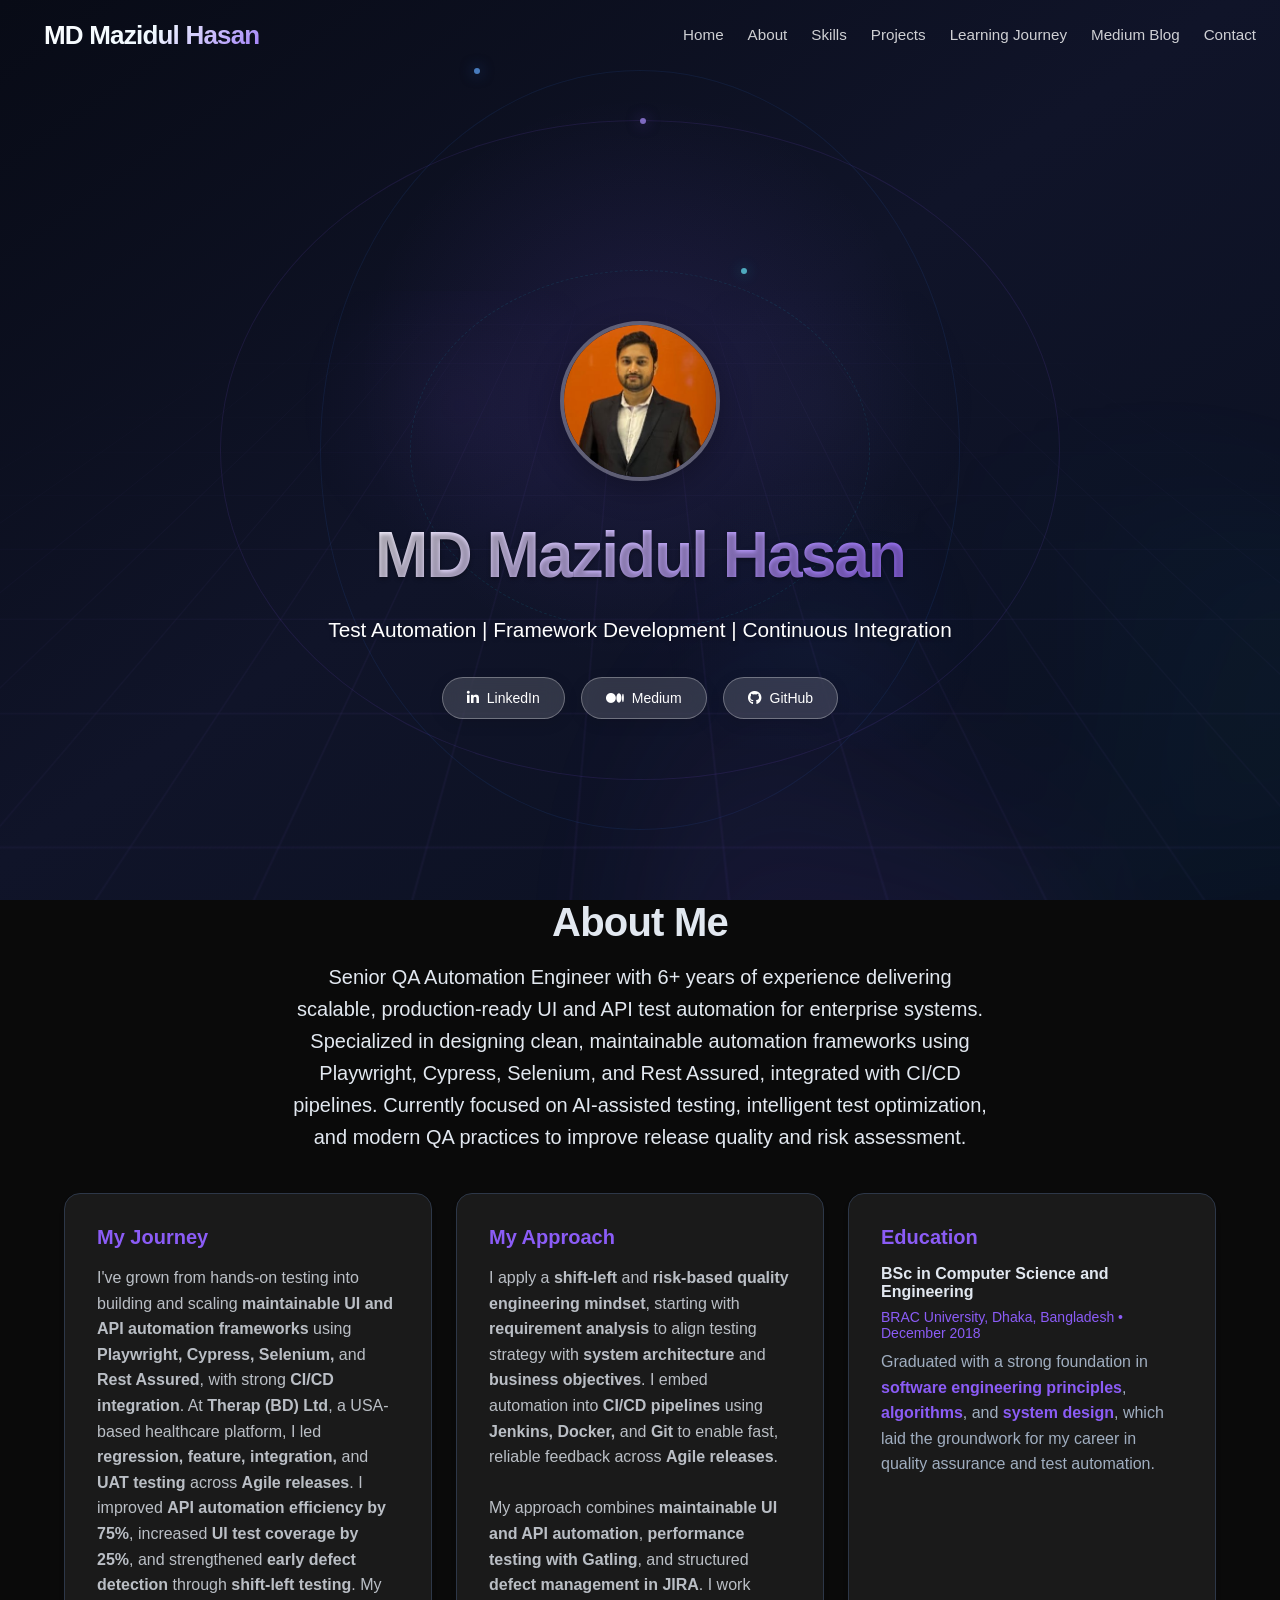
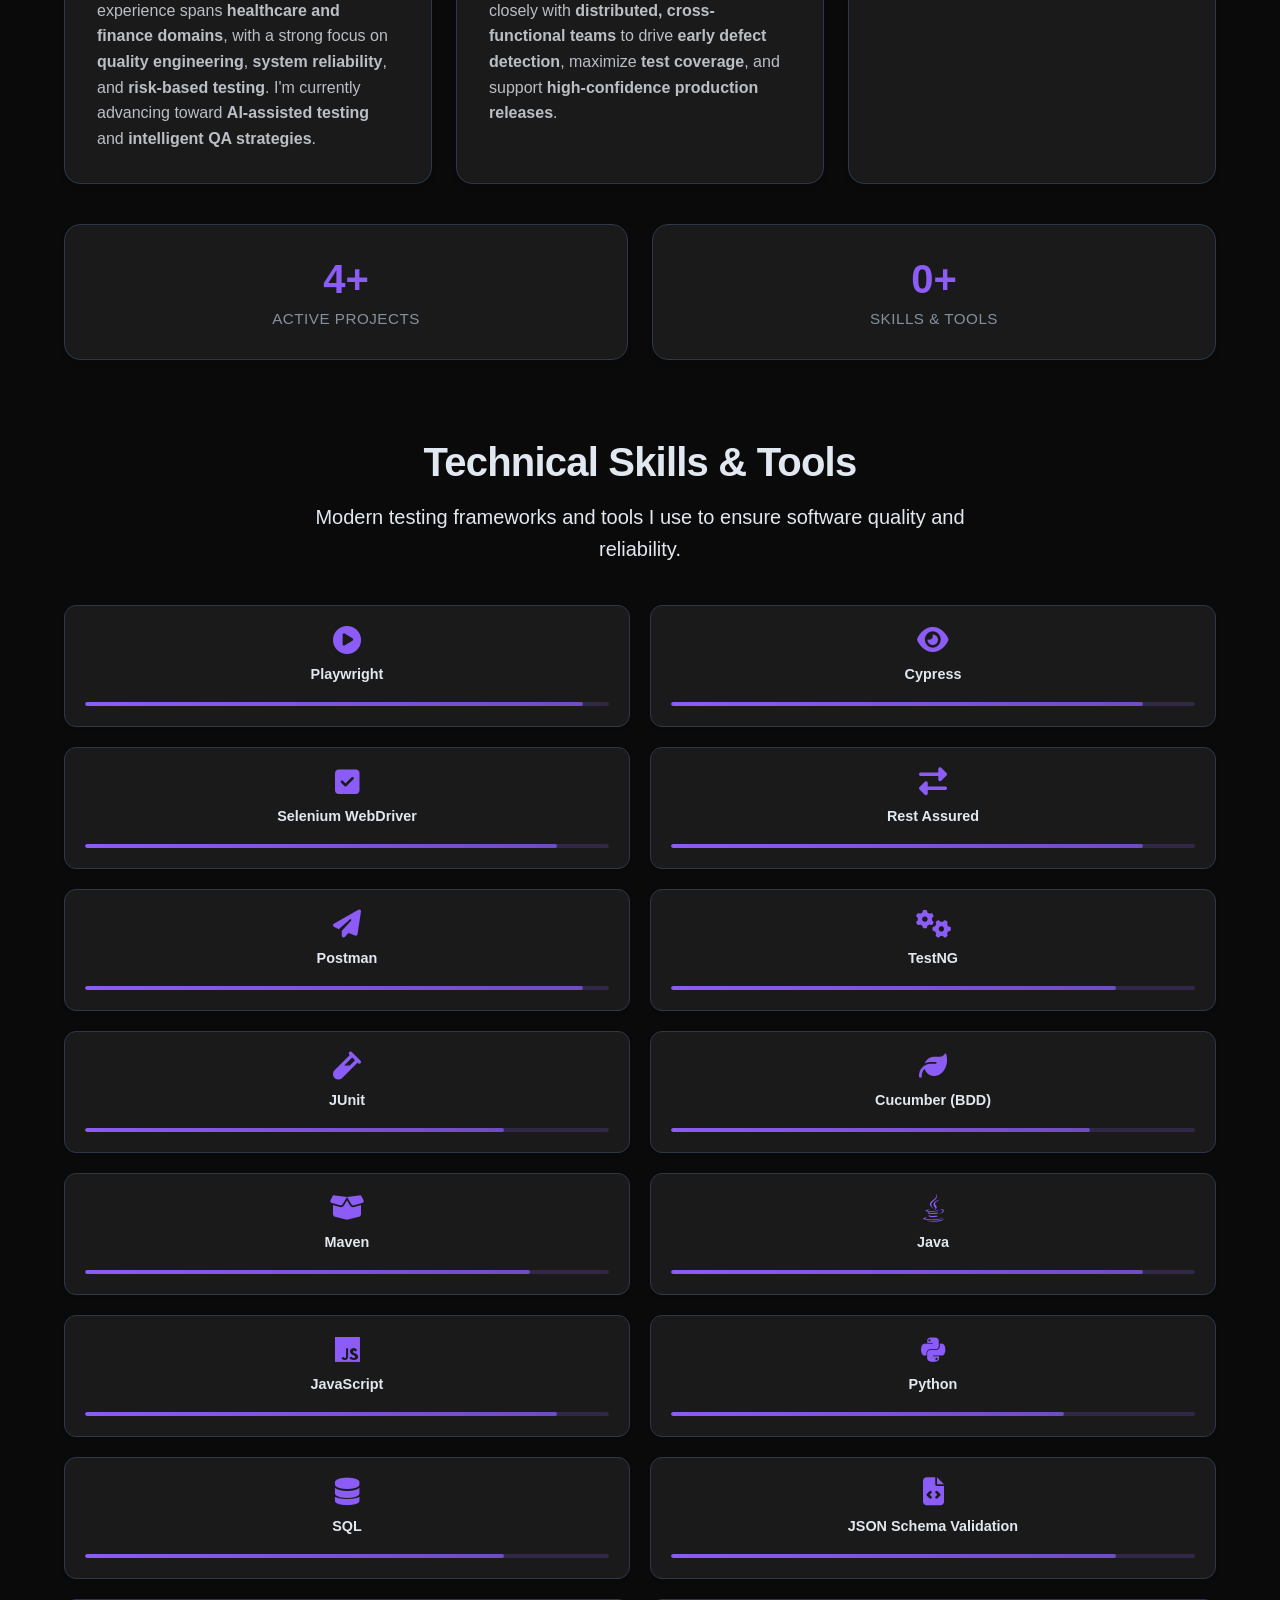
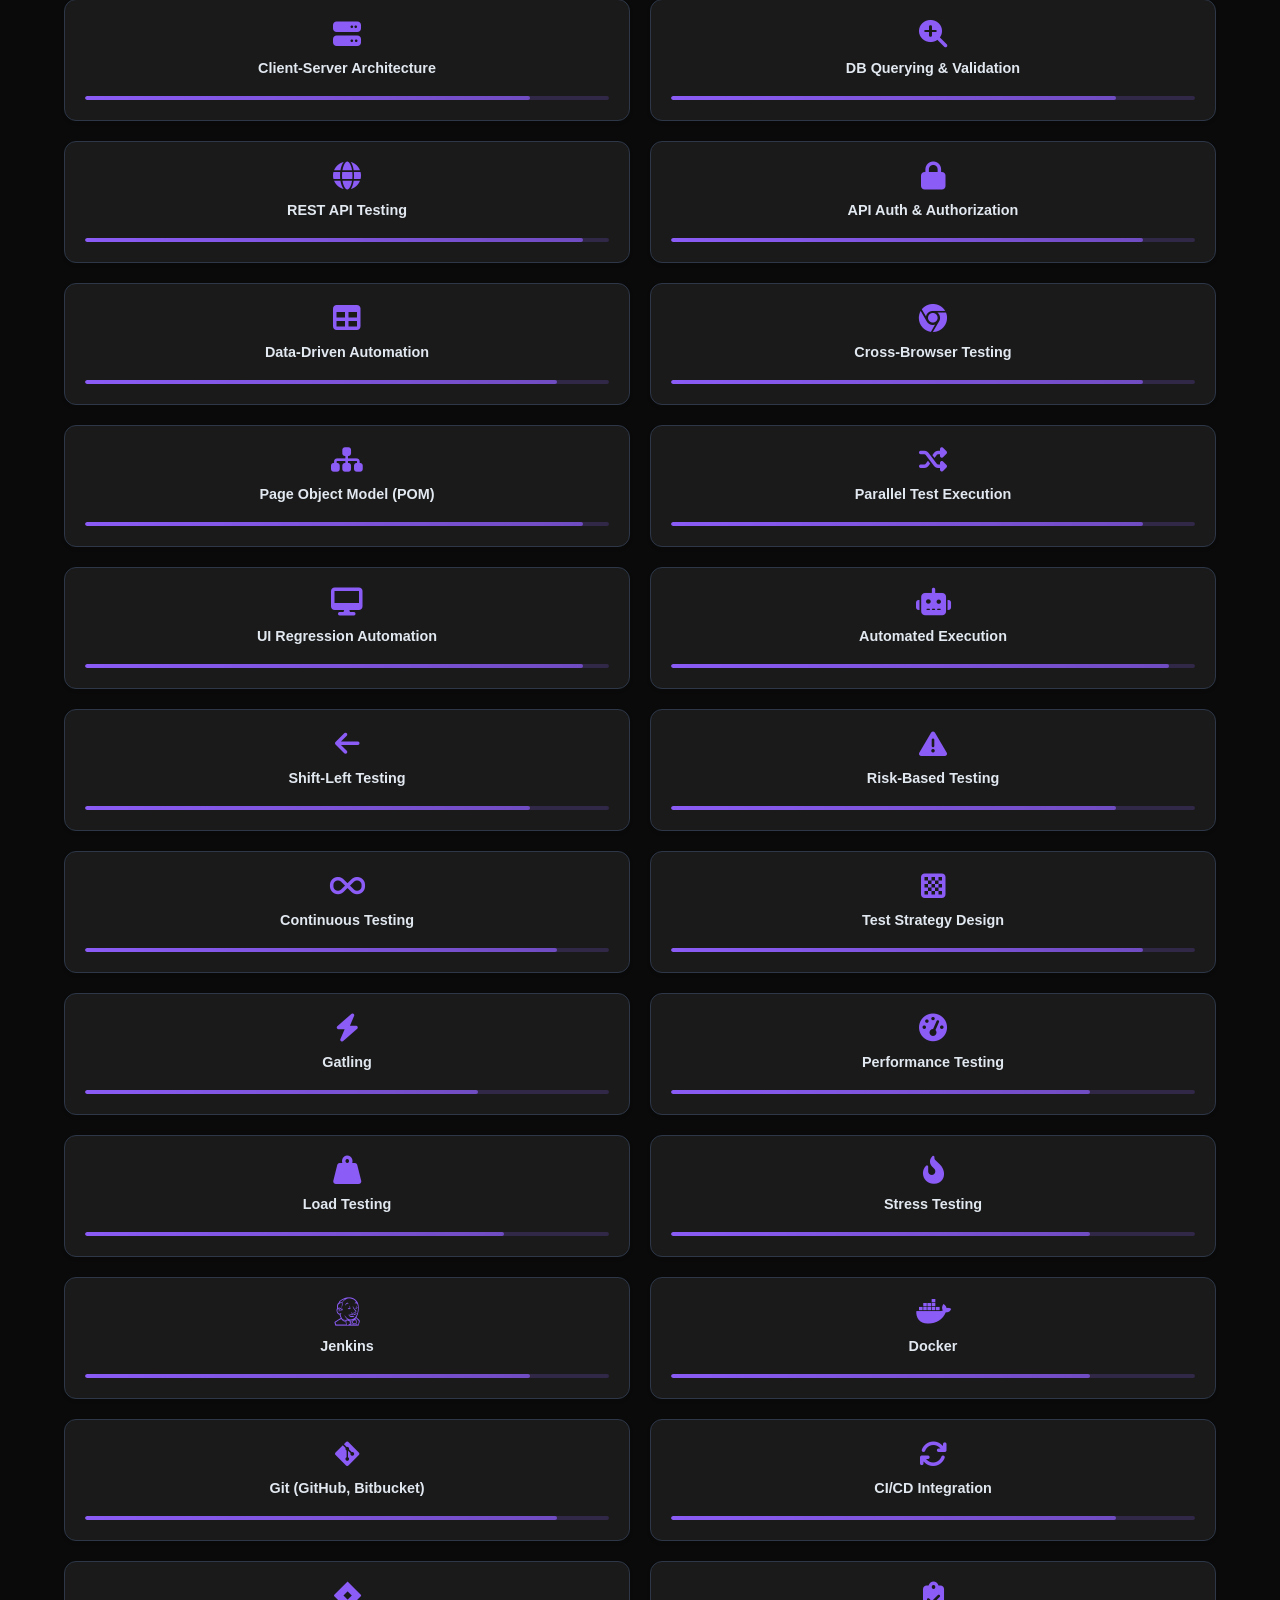
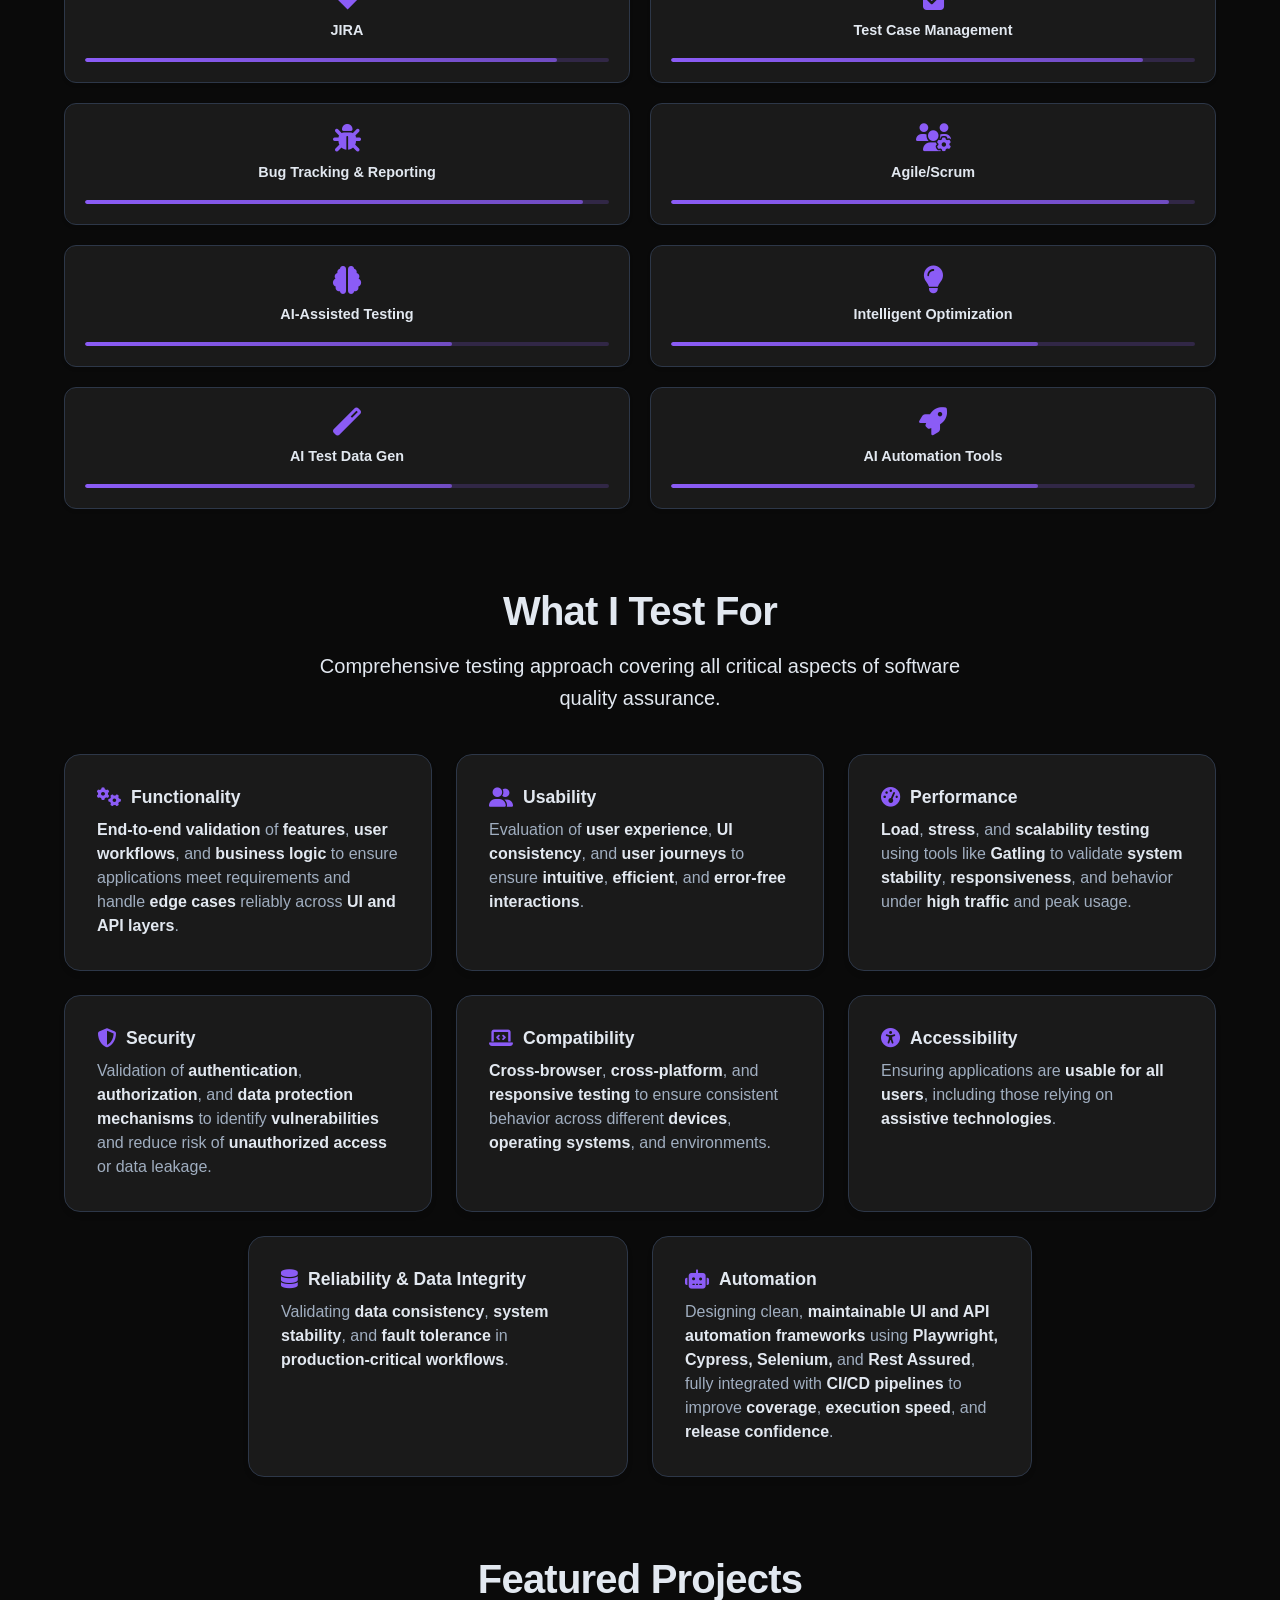
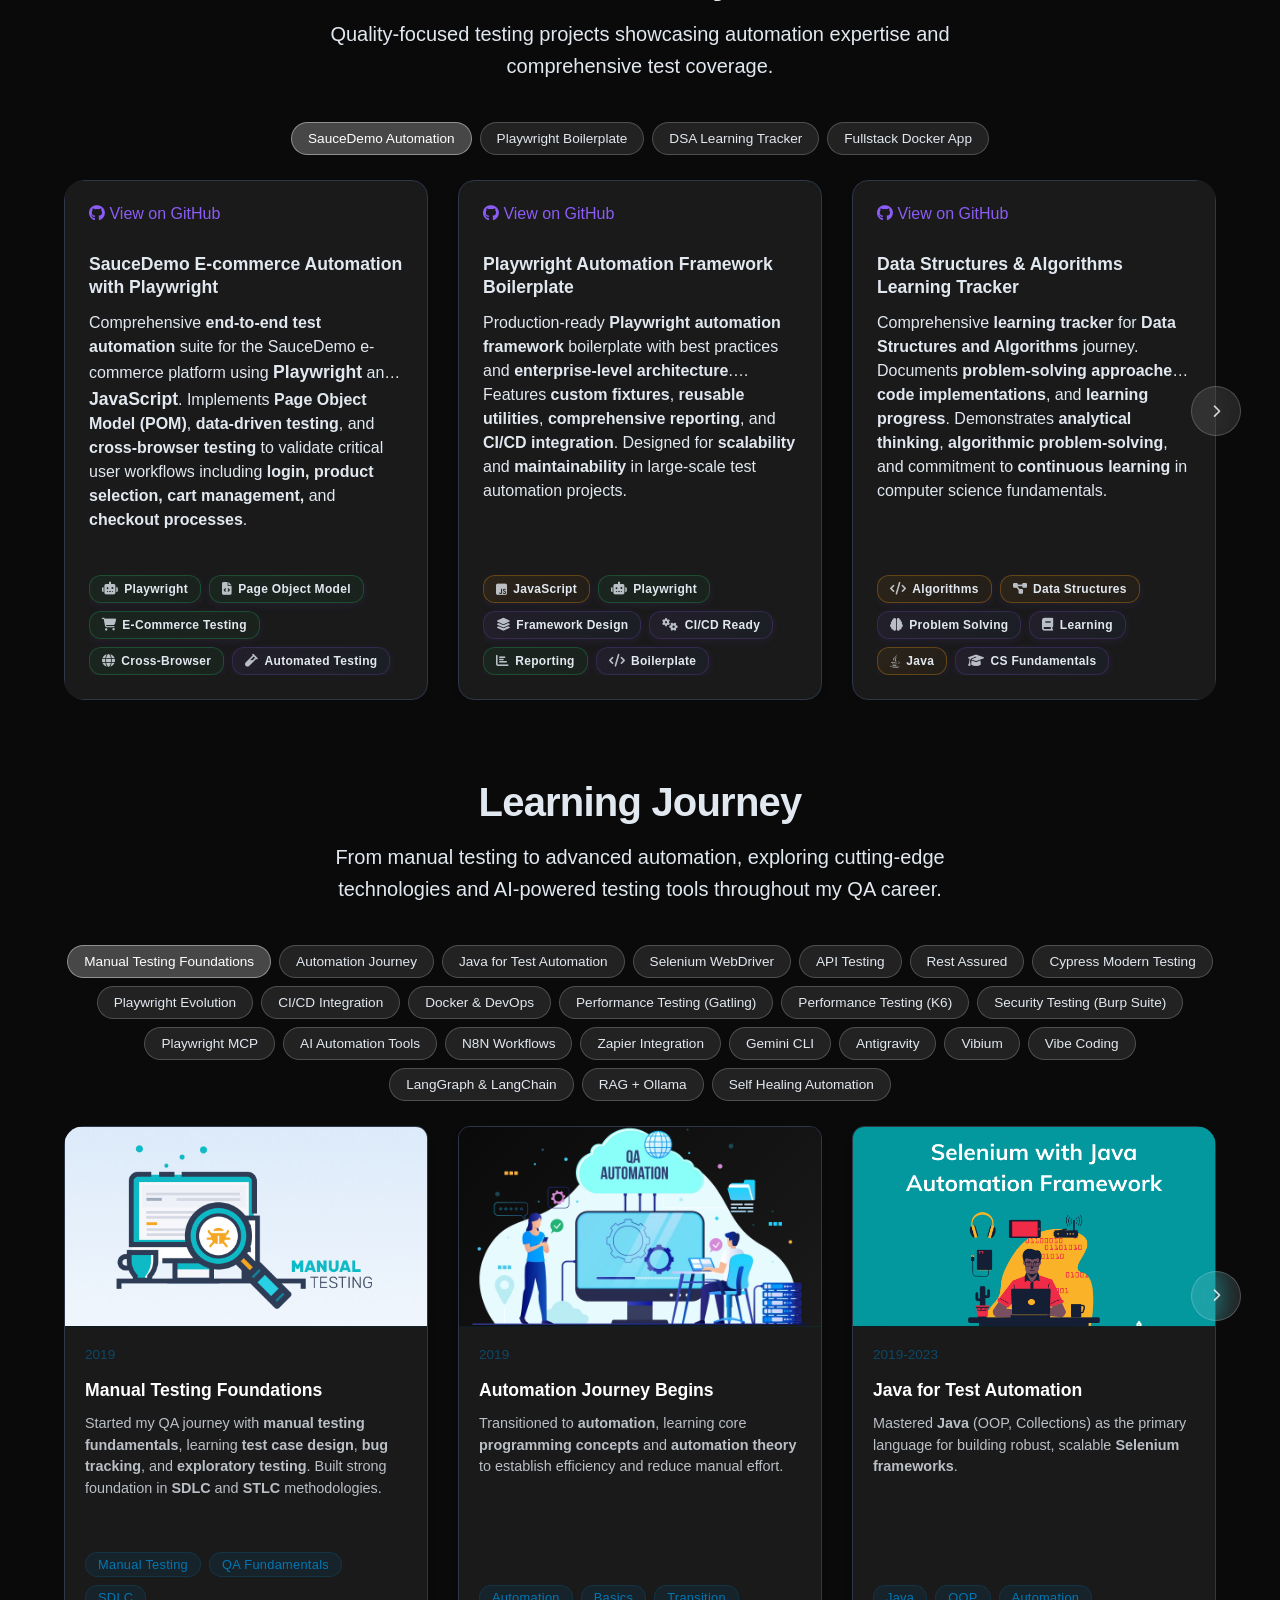
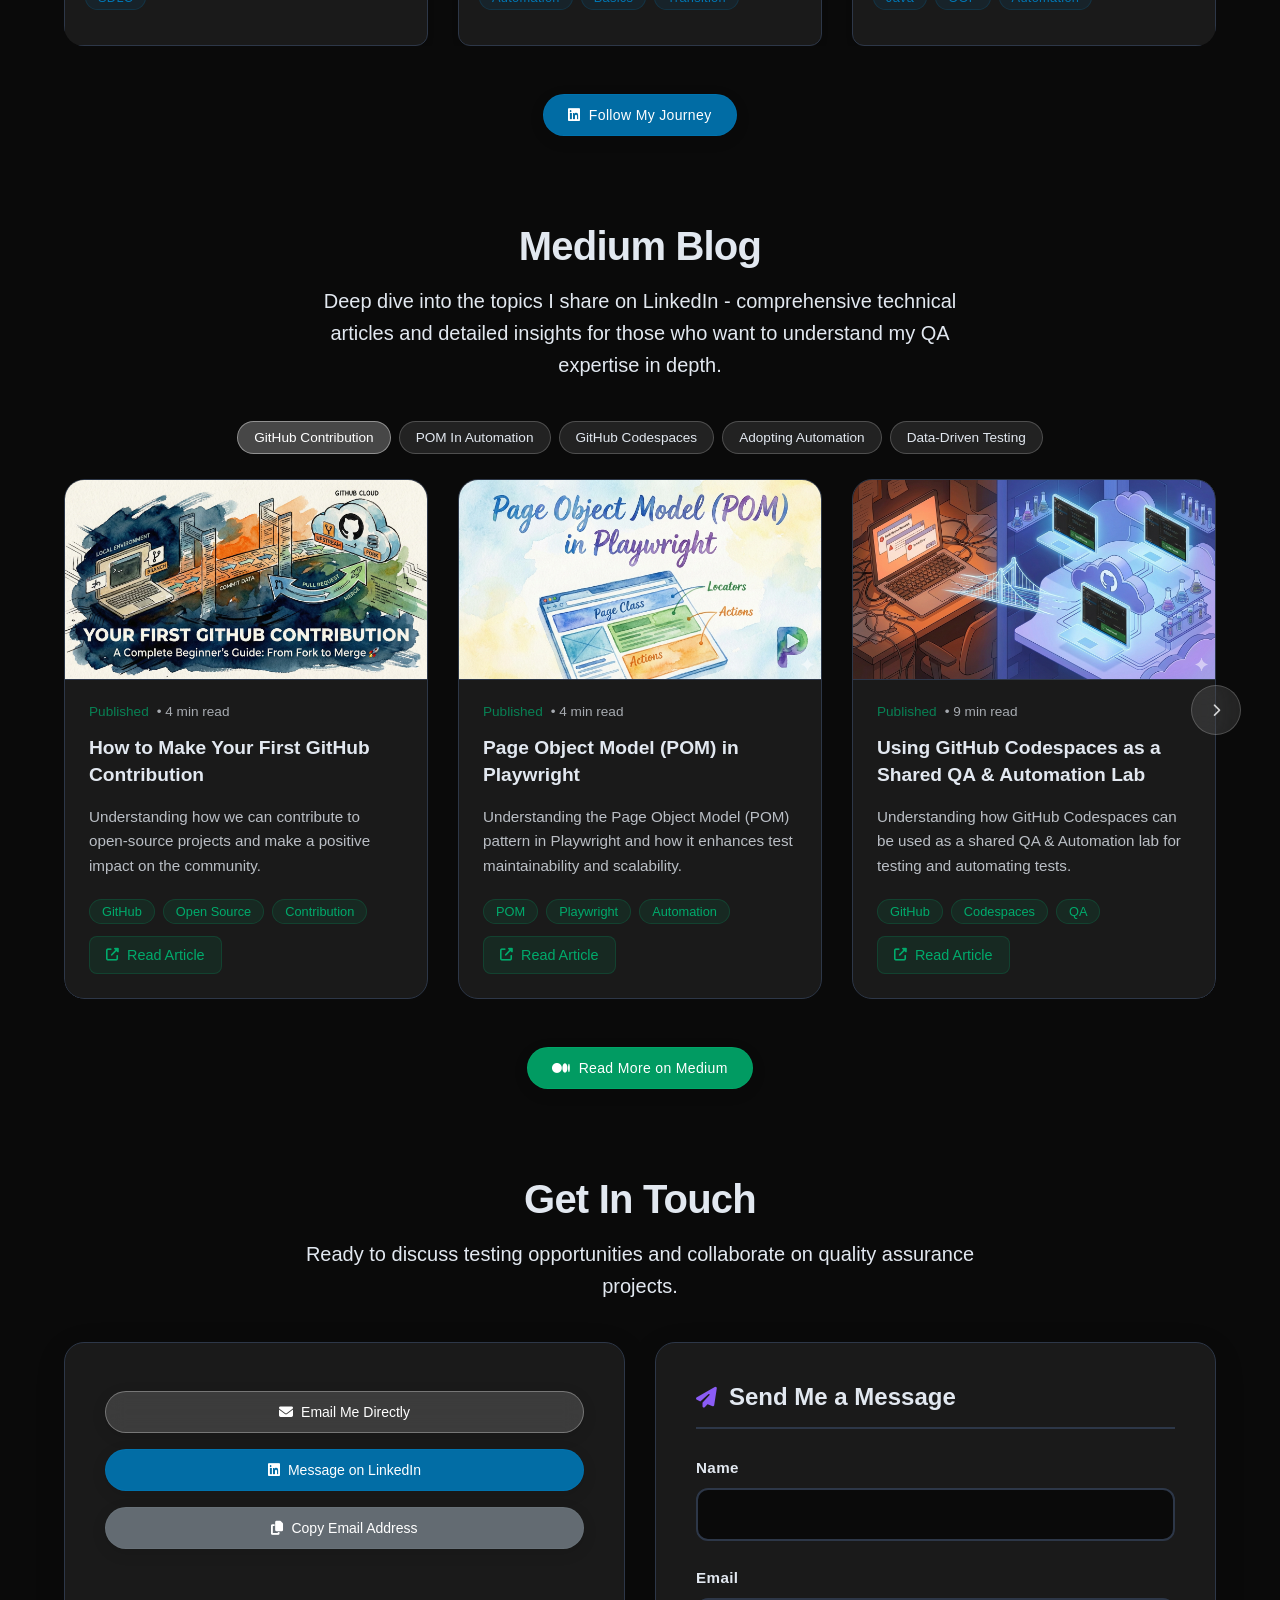
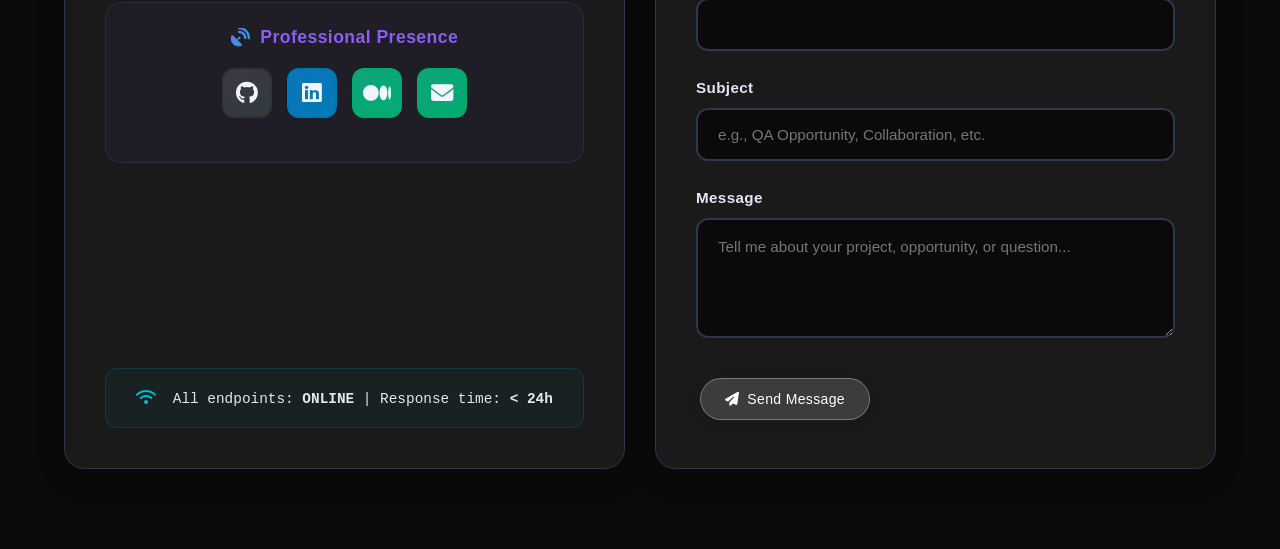
==== commit 60aef6fe: "Fix the "codeSpaces.png" for Medium section" ====
--- a/index_backup.html
+++ b/index_backup.html
@@ -1733,7 +1733,7 @@
           <div class="carousel-item">
             <article class="medium-article">
               <div class="medium-image">
-                <img src="media/Medium Banners/codespaces.png"
+                <img src="media/Medium Banners/codeSpaces.png"
                   alt="Using GitHub Codespaces as a Shared QA & Automation Lab" />
               </div>
               <div class="medium-content">
@@ -1938,4 +1938,4 @@
   <script src="js/script.js"></script>
 </body>
 
-</html>+</html>
--- a/css/style.css
+++ b/css/style.css
@@ -387,6 +387,93 @@
   opacity: 0.8;
 }
 
+#linkedin-highlights .carousel-item {
+  width: 100%;
+  height: 560px;
+}
+
+#linkedin-highlights .carousel-wrapper {
+  border-radius: 20px;
+}
+
+#linkedin-highlights .carousel-track {
+  gap: 30px;
+}
+
+.linkedin-video-post {
+  display: grid !important;
+  grid-template-columns: minmax(520px, 1.12fr) minmax(360px, 0.88fr);
+  box-shadow: 0 16px 40px rgba(0, 119, 181, 0.12);
+}
+
+.linkedin-video-preview {
+  background: #05070d;
+  height: 100% !important;
+  min-height: 420px;
+  border-bottom: 0;
+}
+
+.linkedin-video-preview video,
+.linkedin-video-preview iframe {
+  width: 100%;
+  height: 100%;
+  object-fit: contain;
+  display: block;
+  background: #05070d;
+}
+
+.linkedin-video-preview iframe {
+  border: 0;
+}
+
+#linkedin-highlights .post-content h4 {
+  color: var(--text);
+}
+
+#linkedin-highlights .post-content {
+  min-height: 0;
+  overflow-y: auto;
+}
+
+.linkedin-proof-grid {
+  display: grid;
+  grid-template-columns: repeat(3, 1fr);
+  gap: 12px;
+  margin-bottom: 14px;
+}
+
+.linkedin-proof-grid div {
+  background: rgba(0, 119, 181, 0.08);
+  border: 1px solid rgba(0, 119, 181, 0.16);
+  border-radius: 12px;
+  padding: 14px;
+}
+
+.linkedin-proof-grid strong,
+.linkedin-proof-grid span {
+  display: block;
+}
+
+.linkedin-proof-grid strong {
+  color: #0077b5;
+  font-size: 0.9rem;
+  margin-bottom: 6px;
+}
+
+.linkedin-proof-grid span {
+  color: var(--text);
+  opacity: 0.78;
+  font-size: 0.84rem;
+  line-height: 1.45;
+}
+
+#linkedin-highlights .post-excerpt {
+  flex: 0 0 auto;
+  display: block;
+  margin-bottom: 14px;
+  overflow: visible;
+}
+
 .container {
   max-width: none;
   margin: 0;
@@ -472,7 +559,7 @@
   list-style: none;
   margin: 0;
   padding: 0;
-  gap: 32px;
+  gap: 24px;
 }
 
 .nav-menu a {
@@ -582,16 +669,9 @@
 
 .hero {
   height: 100vh;
-  background: radial-gradient(circle at 20% 80%,
-      rgba(198, 154, 119, 0.3) 0%,
-      transparent 50%),
-    radial-gradient(circle at 80% 20%,
-      rgba(246, 182, 92, 0.2) 0%,
-      transparent 50%),
-    radial-gradient(circle at 40% 40%,
-      rgba(246, 143, 59, 0.1) 0%,
-      transparent 50%),
-    linear-gradient(135deg, #0f0f23 0%, #1a1a2e 50%, #16213e 100%);
+  background:
+    radial-gradient(circle at 50% 42%, rgba(139, 92, 246, 0.12), transparent 34%),
+    linear-gradient(145deg, #080b16 0%, #101429 48%, #0a1020 100%);
   position: relative;
   overflow: hidden;
   display: flex;
@@ -603,68 +683,95 @@
   max-width: 100vw;
 }
 
-/* Abstract geometric background elements */
+/* Subtle technical grid */
 .hero::before {
   content: "";
   position: absolute;
-  top: -30%;
-  right: -10%;
-  width: 60%;
-  height: 120%;
-  background: conic-gradient(from 180deg at 50% 50%,
-      rgba(246, 182, 92, 0.1) 0deg,
-      rgba(246, 143, 59, 0.05) 90deg,
-      transparent 180deg,
-      rgba(198, 154, 119, 0.08) 270deg,
-      rgba(246, 182, 92, 0.1) 360deg);
-  border-radius: 50%;
-  animation: float 20s ease-in-out infinite;
+  inset: -20%;
+  background-image:
+    linear-gradient(rgba(139, 92, 246, 0.055) 1px, transparent 1px),
+    linear-gradient(90deg, rgba(139, 92, 246, 0.055) 1px, transparent 1px);
+  background-size: 72px 72px;
+  mask-image: radial-gradient(circle at center, black 16%, transparent 68%);
+  -webkit-mask-image: radial-gradient(circle at center, black 16%, transparent 68%);
+  transform: perspective(600px) rotateX(58deg) translateY(16%);
+  transform-origin: center;
+  animation: heroGridDrift 16s linear infinite;
+  will-change: background-position;
   z-index: 1;
 }
 
+/* Slow aurora light */
 .hero::after {
   content: "";
   position: absolute;
-  bottom: -20%;
-  left: -10%;
-  width: 50%;
-  height: 100%;
-  background: linear-gradient(45deg,
-      rgba(139, 92, 246, 0.06) 0%,
-      transparent 30%,
-      rgba(59, 130, 246, 0.04) 60%,
-      transparent 100%);
+  width: 70vw;
+  height: 70vw;
+  top: 50%;
+  left: 50%;
+  background: conic-gradient(from 120deg,
+      transparent 0deg,
+      rgba(59, 130, 246, 0.08) 70deg,
+      rgba(139, 92, 246, 0.13) 135deg,
+      transparent 210deg,
+      rgba(34, 211, 238, 0.06) 285deg,
+      transparent 360deg);
+  filter: blur(70px);
   border-radius: 50%;
-  animation: float 25s ease-in-out infinite reverse;
+  opacity: 0.72;
+  animation: heroAurora 14s ease-in-out infinite alternate;
+  will-change: transform, opacity;
   z-index: 1;
 }
 
-@keyframes float {
-
-  0%,
+@keyframes heroGridDrift {
+  0% {
+    background-position: 0 0;
+  }
+
   100% {
-    transform: translateY(0px) rotate(0deg);
-  }
-
-  33% {
-    transform: translateY(-30px) rotate(120deg);
-  }
-
-  66% {
-    transform: translateY(20px) rotate(240deg);
-  }
-}
-
-/* Additional floating elements */
+    background-position: 72px 36px;
+  }
+}
+
+@keyframes heroAurora {
+  from {
+    opacity: 0.55;
+    transform: translate(-52%, -48%) rotate(-8deg) scale(0.92);
+  }
+
+  to {
+    opacity: 0.82;
+    transform: translate(-48%, -52%) rotate(12deg) scale(1.06);
+  }
+}
+
+/* Quiet orbital lines */
 .hero-bg-element {
   position: absolute;
-  background: radial-gradient(circle,
-      rgba(139, 92, 246, 0.08) 0%,
-      rgba(59, 130, 246, 0.04) 50%,
-      transparent 70%);
+  top: 50%;
+  left: 50%;
+  width: min(72vw, 820px);
+  aspect-ratio: 1;
+  border: 1px solid rgba(139, 92, 246, 0.12);
   border-radius: 50%;
-  animation: floatRandom 15s ease-in-out infinite;
+  transform: translate(-50%, -50%);
+  animation: heroOrbit 24s linear infinite;
+  will-change: transform;
   z-index: 1;
+}
+
+.hero-bg-element::after {
+  content: "";
+  position: absolute;
+  top: -3px;
+  left: 50%;
+  width: 6px;
+  height: 6px;
+  border-radius: 50%;
+  background: rgba(167, 139, 250, 0.72);
+  box-shadow: 0 0 14px rgba(139, 92, 246, 0.5);
+  animation: heroOrbitMarker 2.8s ease-in-out infinite;
 }
 
 /* Add subtle grain texture overlay */
@@ -689,50 +796,83 @@
 }
 
 .hero-bg-element:nth-child(1) {
-  top: 20%;
-  left: 10%;
-  width: 100px;
-  height: 100px;
-  animation-delay: -2s;
+  width: min(74vw, 840px);
+  height: min(58vw, 660px);
+  animation-duration: 24s;
 }
 
 .hero-bg-element:nth-child(2) {
-  top: 60%;
-  right: 15%;
-  width: 150px;
-  height: 150px;
-  animation-delay: -8s;
+  width: min(56vw, 640px);
+  height: min(68vw, 760px);
+  border-color: rgba(59, 130, 246, 0.1);
+  animation-duration: 19s;
+  animation-direction: reverse;
+}
+
+.hero-bg-element:nth-child(2)::after {
+  left: 24%;
+  background: rgba(96, 165, 250, 0.72);
+  box-shadow: 0 0 14px rgba(59, 130, 246, 0.5);
+  animation-delay: -0.9s;
 }
 
 .hero-bg-element:nth-child(3) {
-  bottom: 20%;
-  left: 20%;
-  width: 80px;
-  height: 80px;
-  animation-delay: -5s;
-}
-
-@keyframes floatRandom {
-
+  width: min(40vw, 460px);
+  height: min(32vw, 360px);
+  border-style: dashed;
+  border-color: rgba(34, 211, 238, 0.1);
+  animation-duration: 15s;
+}
+
+.hero-bg-element:nth-child(3)::after {
+  left: 72%;
+  background: rgba(103, 232, 249, 0.7);
+  box-shadow: 0 0 14px rgba(34, 211, 238, 0.45);
+  animation-delay: -1.7s;
+}
+
+@keyframes heroOrbit {
+  to {
+    transform: translate(-50%, -50%) rotate(360deg);
+  }
+}
+
+@keyframes heroOrbitMarker {
   0%,
   100% {
-    transform: translate(0, 0) scale(1);
-    opacity: 0.3;
-  }
-
-  25% {
-    transform: translate(20px, -30px) scale(1.1);
-    opacity: 0.5;
+    opacity: 0.45;
+    transform: scale(0.8);
   }
 
   50% {
-    transform: translate(-15px, 20px) scale(0.9);
-    opacity: 0.4;
-  }
-
-  75% {
-    transform: translate(25px, 10px) scale(1.05);
-    opacity: 0.6;
+    opacity: 1;
+    transform: scale(1.25);
+  }
+}
+
+@media (prefers-reduced-motion: reduce) {
+  .hero::before {
+    animation-duration: 28s;
+  }
+
+  .hero::after {
+    animation-duration: 24s;
+  }
+
+  .hero-bg-element:nth-child(1) {
+    animation-duration: 38s;
+  }
+
+  .hero-bg-element:nth-child(2) {
+    animation-duration: 32s;
+  }
+
+  .hero-bg-element:nth-child(3) {
+    animation-duration: 26s;
+  }
+
+  .hero-bg-element::after {
+    animation-duration: 4.5s;
   }
 }
 
@@ -1839,9 +1979,10 @@
 
 .skills-grid {
   display: grid;
-  grid-template-columns: repeat(auto-fill, minmax(160px, 1fr));
+  grid-template-columns: repeat(2, minmax(0, 1fr));
   gap: 20px;
-  margin-top: 32px;
+  max-width: 1200px;
+  margin: 32px auto 0;
 }
 
 .skill-card {
@@ -1884,6 +2025,183 @@
   font-weight: 600;
   margin: 0;
   color: var(--text);
+}
+
+.skill-category-card {
+  align-items: stretch;
+  gap: 16px;
+  min-height: 100%;
+  text-align: center;
+  background:
+    radial-gradient(circle at top right, rgba(139, 92, 246, 0.12), transparent 38%),
+    var(--card);
+}
+
+.skill-category-card::before {
+  content: "";
+  position: absolute;
+  inset: 0;
+  background: linear-gradient(115deg, transparent 25%, rgba(139, 92, 246, 0.1) 50%, transparent 75%);
+  transform: translateX(-120%);
+  pointer-events: none;
+}
+
+#skills.skills-motion-enabled .skill-category-card {
+  opacity: 0;
+  transform: translateY(24px) scale(0.98);
+}
+
+#skills.skills-motion-enabled.skills-animate .skill-category-card {
+  animation: skillCardReveal 0.65s cubic-bezier(0.22, 1, 0.36, 1) forwards;
+  animation-delay: var(--card-delay, 0s);
+}
+
+#skills.skills-motion-enabled .skill-pill {
+  opacity: 0;
+  filter: blur(3px);
+  transform: translateY(12px) scale(0.94);
+}
+
+#skills.skills-motion-enabled.skills-animate .skill-pill {
+  animation: skillPillReveal 0.5s cubic-bezier(0.22, 1, 0.36, 1) forwards;
+  animation-delay: var(--pill-delay, 0s);
+}
+
+#skills.skills-animate .skill-category-card::before {
+  animation: skillCardSweep 0.8s ease-out forwards;
+  animation-delay: var(--sweep-delay, 0s);
+}
+
+#skills.skills-animation-complete .skill-category-card,
+#skills.skills-animation-complete .skill-pill {
+  opacity: 1;
+  filter: none;
+  animation: none;
+  transform: none;
+}
+
+#skills.skills-animation-complete .skill-category-card::before {
+  animation: none;
+  transform: translateX(120%);
+}
+
+#skills.skills-animation-complete .skill-category-card:hover {
+  transform: translateY(-4px);
+}
+
+#skills.skills-animation-complete .skill-pill:hover {
+  transform: translateY(-2px);
+}
+
+.skill-category-header {
+  display: flex;
+  align-items: center;
+  justify-content: center;
+  gap: 12px;
+  padding-bottom: 14px;
+  border-bottom: 1px solid rgba(139, 92, 246, 0.16);
+}
+
+.skill-category-header i {
+  flex: 0 0 auto;
+}
+
+.skill-category-header h4 {
+  font-size: 1rem;
+  line-height: 1.35;
+}
+
+.skill-list {
+  display: flex;
+  flex-wrap: wrap;
+  justify-content: center;
+  gap: 10px;
+  align-content: center;
+  align-items: center;
+  flex: 1;
+}
+
+.skill-pill {
+  display: inline-flex;
+  align-items: center;
+  gap: 7px;
+  min-height: 32px;
+  padding: 8px 12px;
+  border-radius: 999px;
+  background: rgba(139, 92, 246, 0.08);
+  border: 1px solid rgba(139, 92, 246, 0.18);
+  color: var(--text);
+  font-size: 0.82rem;
+  font-weight: 600;
+  line-height: 1.2;
+  transition: all 0.3s ease;
+}
+
+.skill-pill i {
+  width: 1em;
+  flex: 0 0 auto;
+  color: var(--accent);
+  font-size: 0.9em;
+  text-align: center;
+}
+
+.skill-category-card:hover .skill-pill {
+  border-color: rgba(139, 92, 246, 0.32);
+}
+
+.skill-pill:hover {
+  color: var(--accent);
+  background: rgba(139, 92, 246, 0.14);
+  border-color: rgba(139, 92, 246, 0.48);
+  box-shadow: 0 6px 16px rgba(139, 92, 246, 0.12);
+  transform: translateY(-2px);
+}
+
+@keyframes skillCardReveal {
+  to {
+    opacity: 1;
+    transform: translateY(0) scale(1);
+  }
+}
+
+@keyframes skillPillReveal {
+  0% {
+    opacity: 0;
+    filter: blur(3px);
+    transform: translateY(12px) scale(0.94);
+  }
+
+  70% {
+    opacity: 1;
+    filter: blur(0);
+    transform: translateY(-2px) scale(1.02);
+  }
+
+  100% {
+    opacity: 1;
+    filter: blur(0);
+    transform: translateY(0) scale(1);
+  }
+}
+
+@keyframes skillCardSweep {
+  to {
+    transform: translateX(120%);
+  }
+}
+
+@media (prefers-reduced-motion: reduce) {
+  #skills.skills-motion-enabled.skills-animate .skill-category-card {
+    animation-duration: 0.8s;
+  }
+
+  #skills.skills-motion-enabled.skills-animate .skill-pill {
+    animation-duration: 0.65s;
+  }
+
+  #skills.skills-animate .skill-category-card::before {
+    animation-duration: 1.1s;
+  }
 }
 
 .skill-level {
@@ -3166,6 +3484,18 @@
 
 /* Tablet styles */
 @media (max-width: 1024px) {
+  .linkedin-video-post {
+    grid-template-columns: 1fr;
+  }
+
+  .linkedin-video-preview {
+    min-height: 320px;
+  }
+
+  .linkedin-proof-grid {
+    grid-template-columns: 1fr;
+  }
+
   .contact-grid {
     grid-template-columns: 1fr;
     gap: 24px;
@@ -3295,8 +3625,22 @@
   }
 
   .skills-grid {
-    grid-template-columns: repeat(auto-fit, minmax(140px, 1fr));
+    grid-template-columns: 1fr;
     gap: 16px;
+  }
+
+  .skill-category-card {
+    padding: 18px;
+  }
+
+  .skill-list {
+    gap: 8px;
+  }
+
+  .skill-pill {
+    min-height: 30px;
+    padding: 6px 10px;
+    font-size: 0.78rem;
   }
 
   .stats-grid {
@@ -3306,6 +3650,10 @@
 
   .card {
     padding: 24px;
+  }
+
+  #linkedin-highlights .carousel-item {
+    height: 760px;
   }
 
   .contact-form {
@@ -3343,6 +3691,14 @@
 
   .card {
     padding: 20px;
+  }
+
+  #linkedin-highlights .carousel-item {
+    height: 780px;
+  }
+
+  .linkedin-video-preview {
+    min-height: 220px;
   }
 
   .contact-form {
